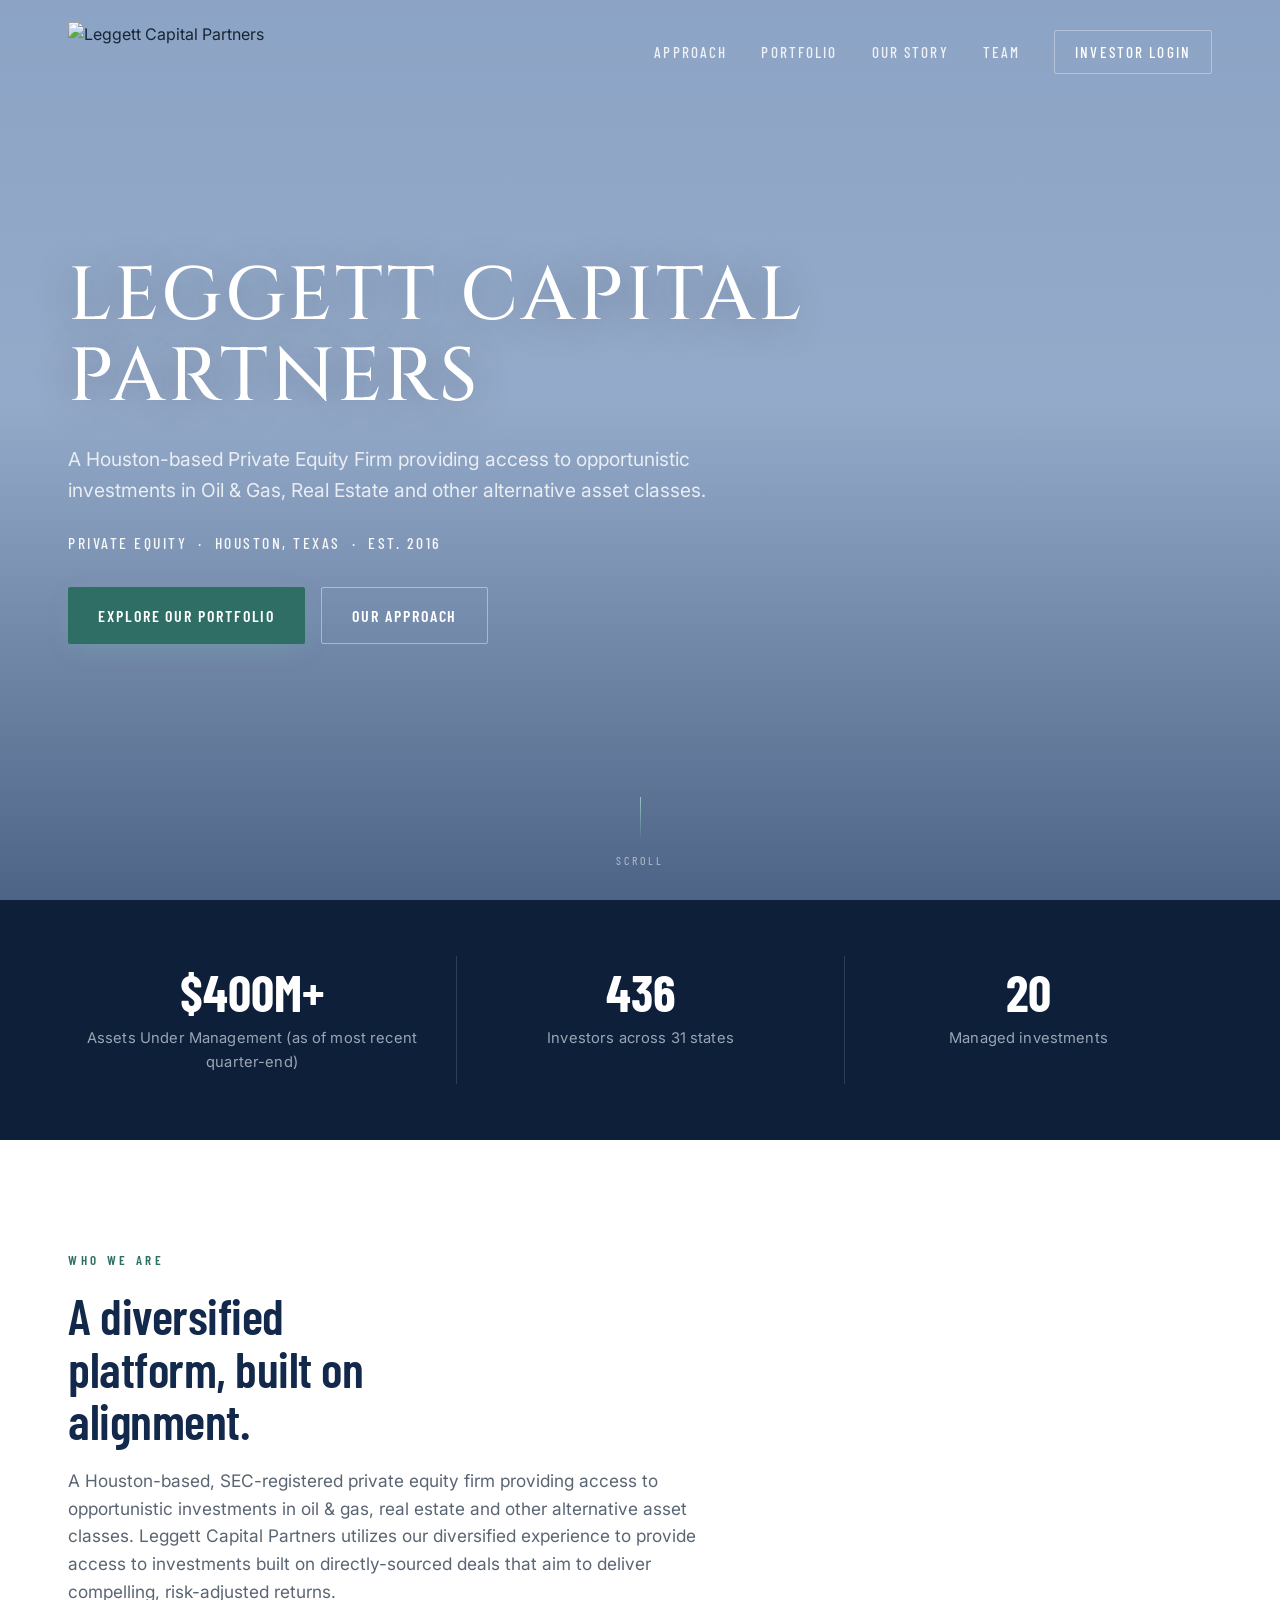
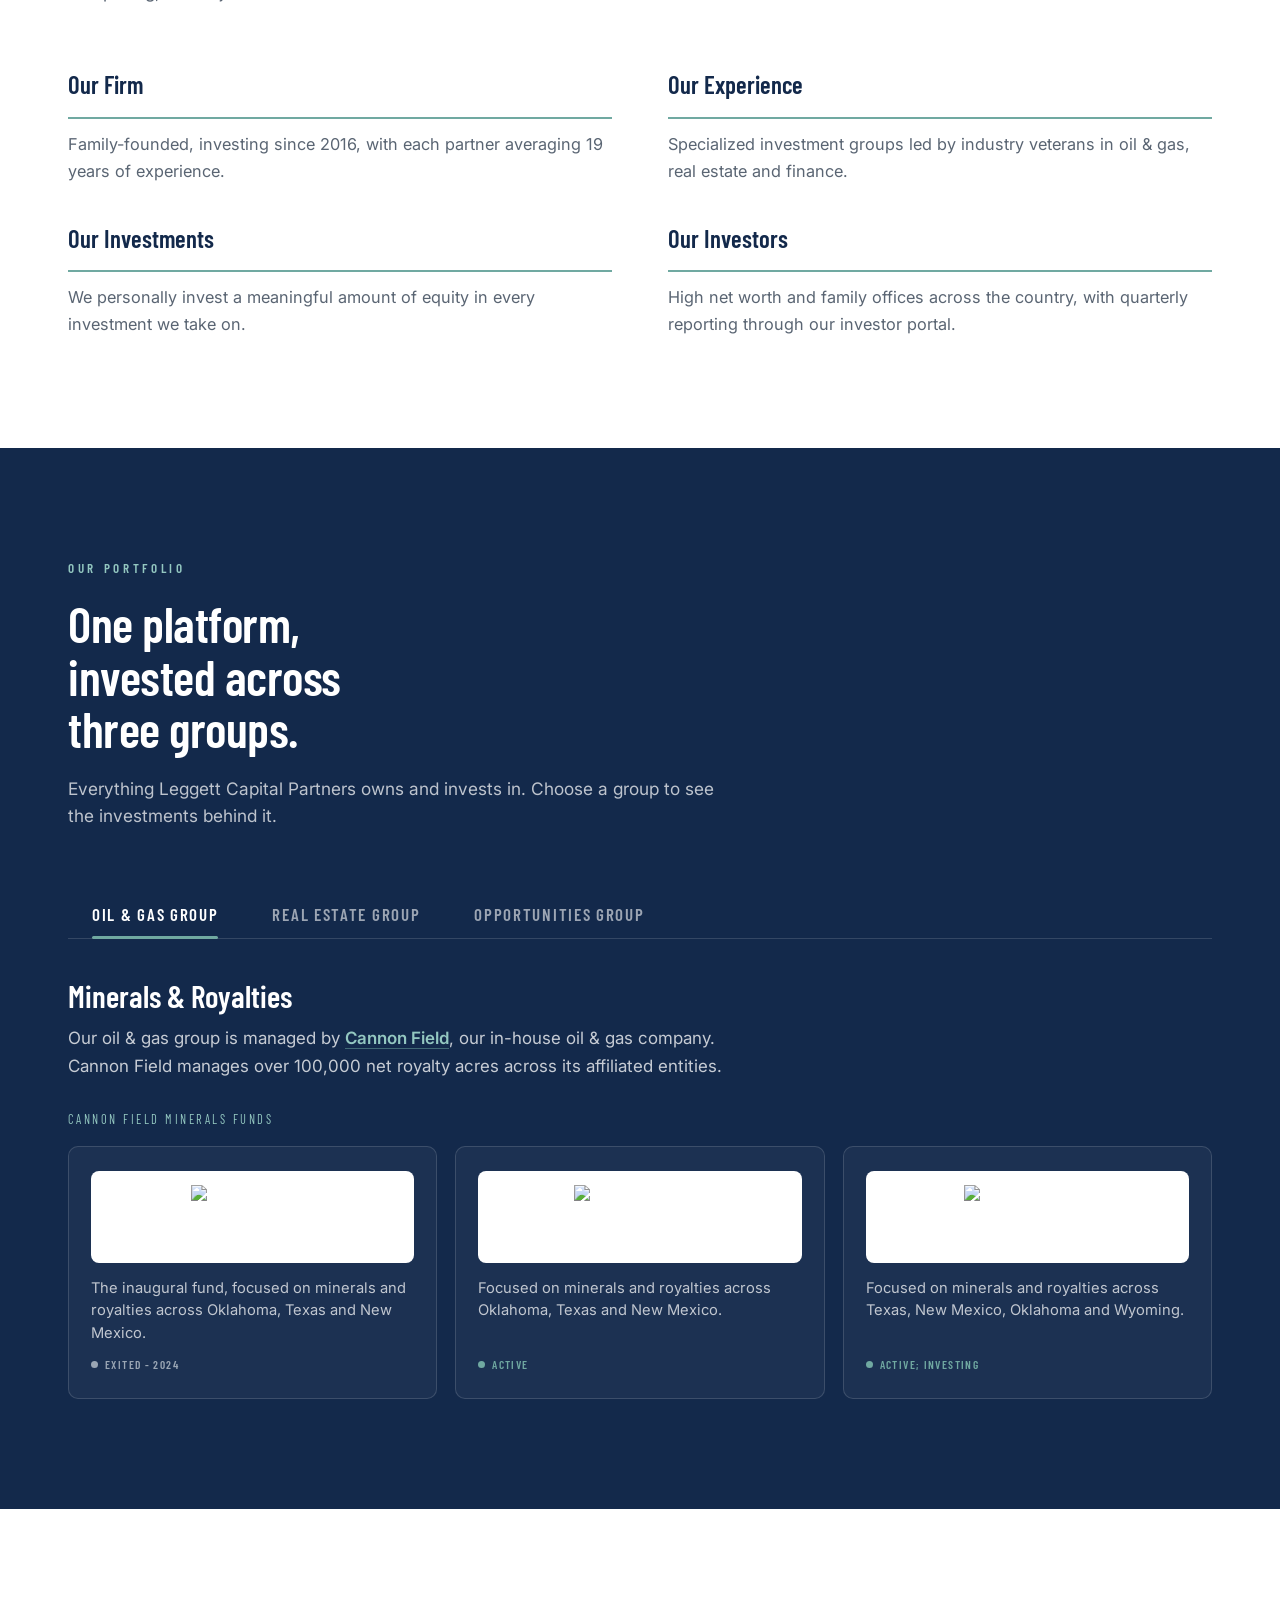
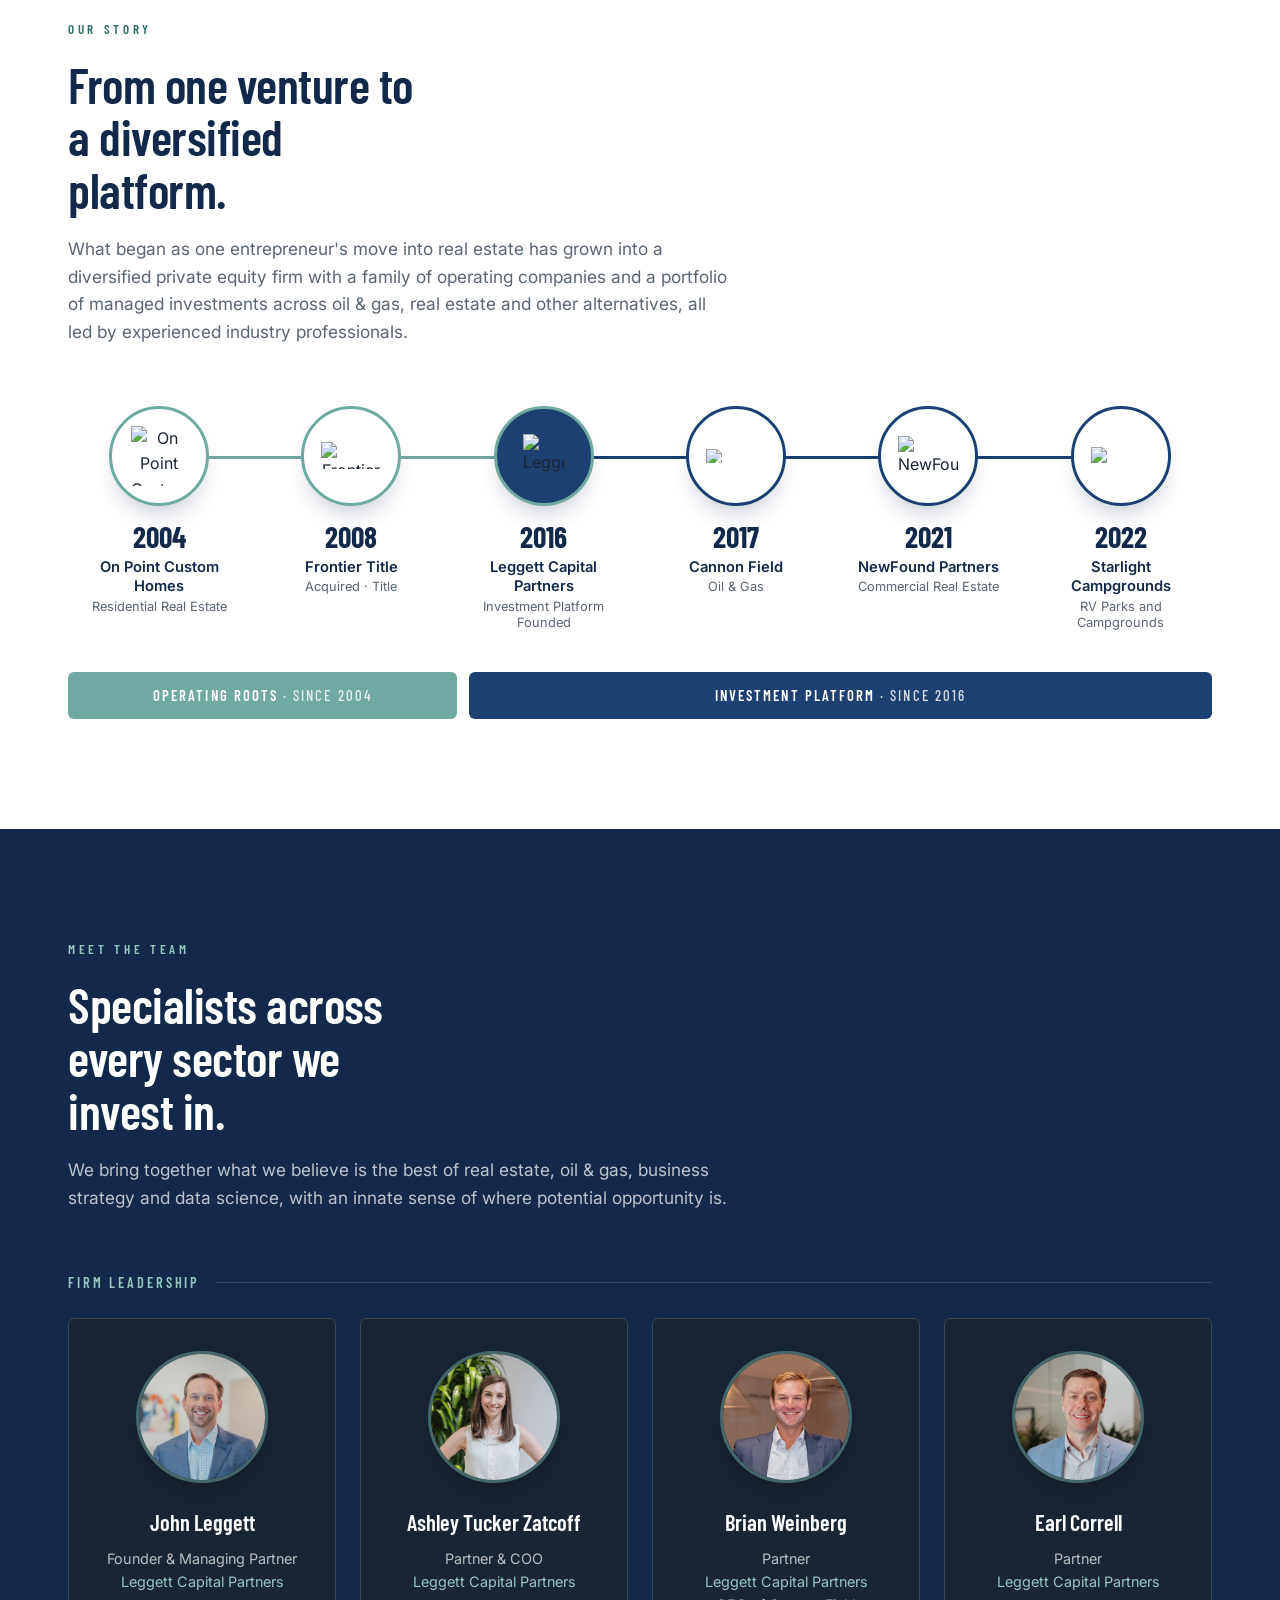
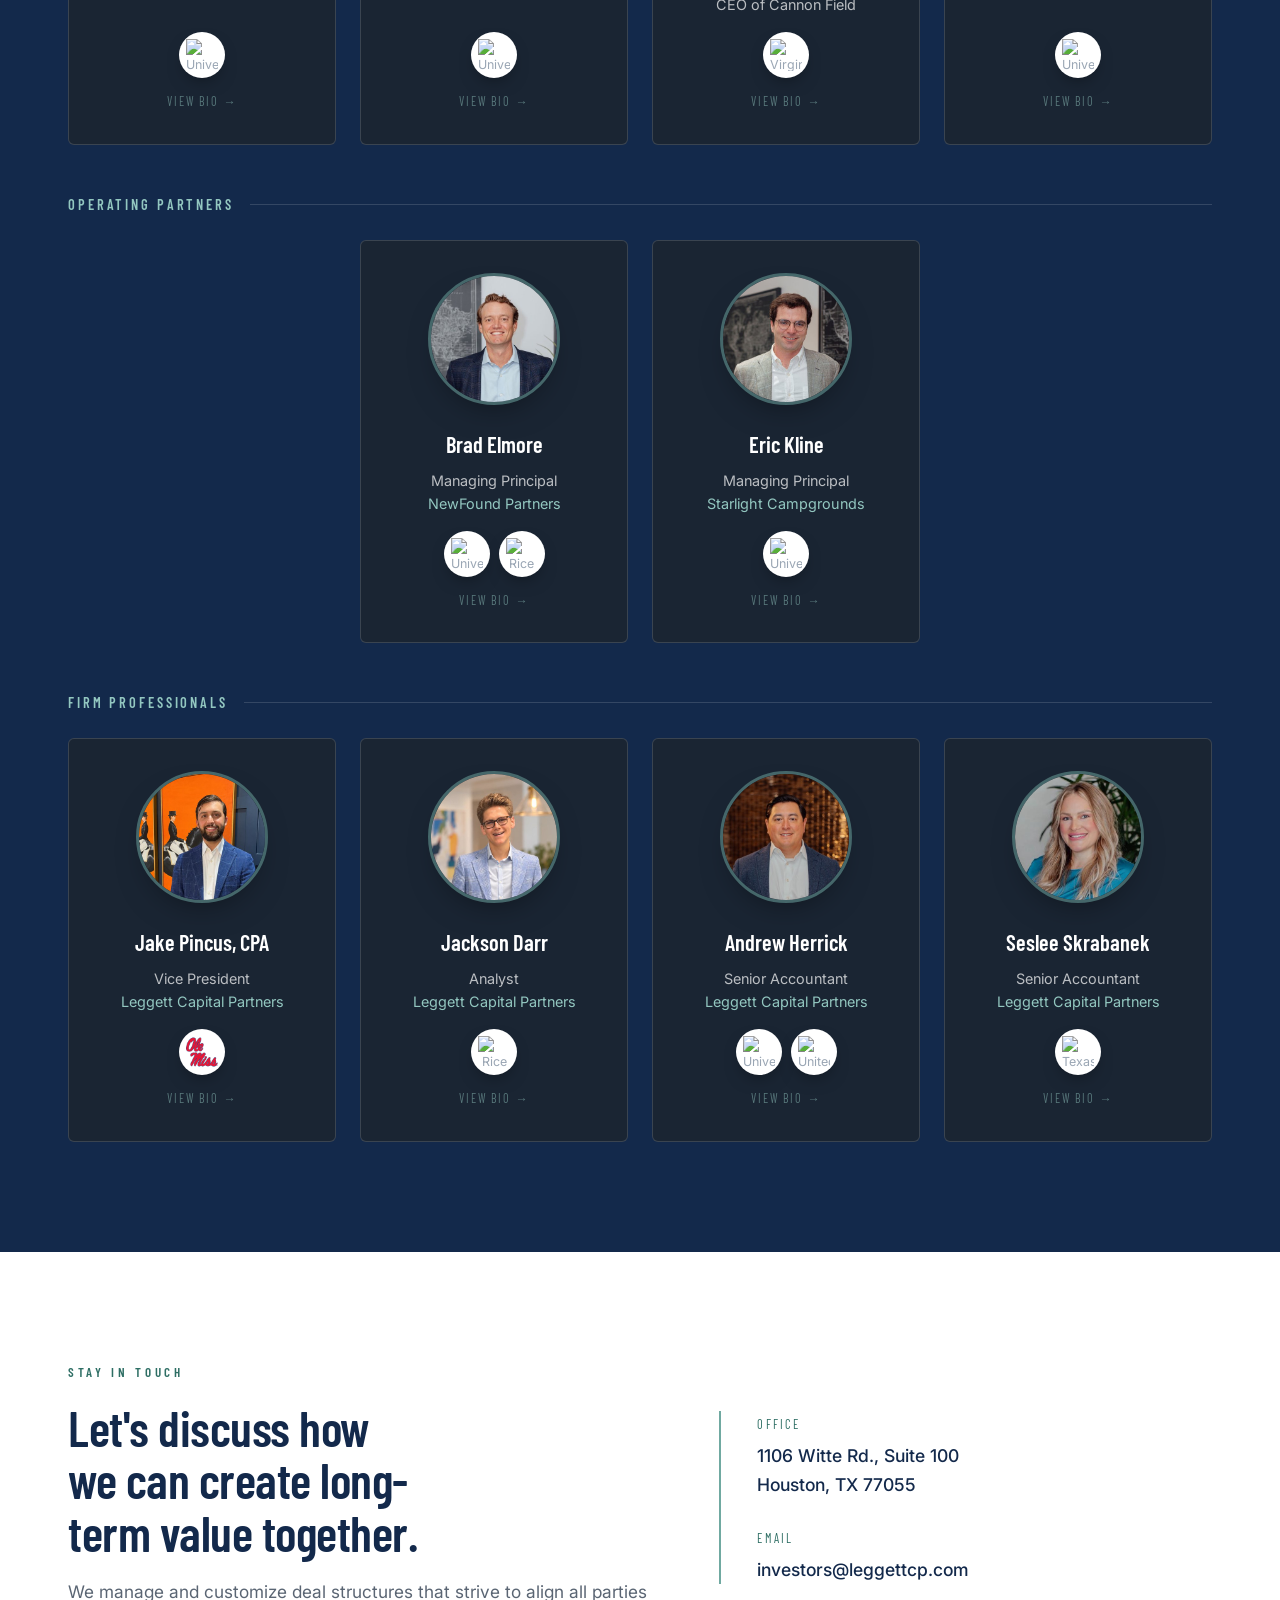
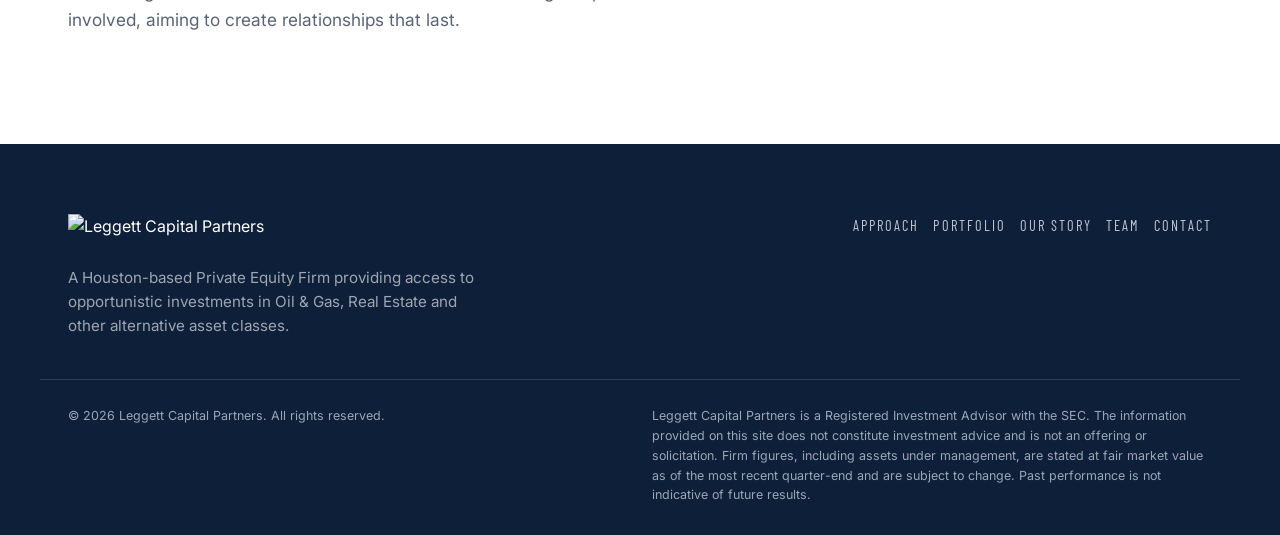
==== index.html @ cbc6df57 "Match deck wording: oil heading, Ashley title, contact line - Oil & Gas panel heading -> "Minerals &" ====
<!DOCTYPE html>
<html lang="en">
<head>
<meta charset="utf-8" />
<meta name="viewport" content="width=device-width, initial-scale=1" />
<title>Leggett Capital Partners, Houston Private Equity Platform</title>
<meta name="description" content="Leggett Capital Partners is a Houston-based private equity platform investing alongside its partners in directly sourced opportunities across oil & gas, real estate and other alternatives." />

<!-- favicon -->
<link rel="icon" type="image/png" href="assets/favicon.png" />
<link rel="apple-touch-icon" href="assets/apple-touch-icon.png" />
<meta name="theme-color" content="#13294B" />

<!-- social share (Open Graph + Twitter) -->
<meta property="og:type" content="website" />
<meta property="og:site_name" content="Leggett Capital Partners" />
<meta property="og:title" content="Leggett Capital Partners, Houston Private Equity Platform" />
<meta property="og:description" content="A Houston-based private equity firm providing access to opportunistic investments in oil & gas, real estate and other alternative asset classes." />
<meta property="og:url" content="https://leggettcapitalpartners.com/" />
<meta property="og:image" content="https://leggettcapitalpartners.com/assets/og-image.jpg" />
<meta property="og:image:width" content="1200" />
<meta property="og:image:height" content="630" />
<meta name="twitter:card" content="summary_large_image" />
<meta name="twitter:title" content="Leggett Capital Partners, Houston Private Equity Platform" />
<meta name="twitter:description" content="A Houston-based private equity firm providing access to opportunistic investments in oil & gas, real estate and other alternative asset classes." />
<meta name="twitter:image" content="https://leggettcapitalpartners.com/assets/og-image.jpg" />

<!-- structured data -->
<script type="application/ld+json">
{
  "@context": "https://schema.org",
  "@type": "Organization",
  "name": "Leggett Capital Partners",
  "url": "https://leggettcapitalpartners.com/",
  "logo": "https://leggettcapitalpartners.com/assets/logo-color.svg",
  "description": "A Houston-based Private Equity Firm providing access to opportunistic investments in Oil & Gas, Real Estate and other alternative asset classes.",
  "address": {
    "@type": "PostalAddress",
    "streetAddress": "1106 Witte Rd., Suite 100",
    "addressLocality": "Houston",
    "addressRegion": "TX",
    "postalCode": "77055",
    "addressCountry": "US"
  },
  "email": "investors@leggettcp.com",
  "foundingDate": "2016"
}
</script>

<link rel="preconnect" href="https://fonts.googleapis.com" />
<link rel="preconnect" href="https://fonts.gstatic.com" crossorigin />
<link href="https://fonts.googleapis.com/css2?family=Barlow+Condensed:wght@500;600;700&family=Cinzel:wght@500&family=Inter:wght@400;500;600&display=swap" rel="stylesheet" />
<link rel="stylesheet" href="styles.css?v=20261029c" />
<link rel="preload" as="image" href="assets/hero-skyline.jpg" fetchpriority="high" />
</head>
<body>
<a class="skip-link" href="#main">Skip to content</a>

<!-- ============================ HEADER ============================ -->
<header class="nav" id="nav">
  <div class="nav__inner">
    <a href="#top" class="nav__brand" aria-label="Leggett Capital Partners home">
      <img src="assets/logo-white.svg" alt="Leggett Capital Partners" class="nav__logo" />
    </a>
    <nav class="nav__links" id="navLinks">
      <a href="#approach">Approach</a>
      <a href="#portfolio">Portfolio</a>
      <a href="#story">Our Story</a>
      <a href="#team">Team</a>
      <a href="https://app.junipersquare.com/i/leggettcapitalpartners" target="_blank" rel="noopener" class="nav__cta">Investor Login</a>
    </nav>
    <button class="nav__toggle" id="navToggle" aria-label="Menu" aria-expanded="false">
      <span></span><span></span><span></span>
    </button>
  </div>
</header>

<main id="main">
<!-- ============================ HERO ============================ -->
<section class="hero" id="top">
  <div class="hero__bg"></div>
  <div class="hero__overlay"></div>
  <div class="hero__content">
    <h1 class="hero__title">Leggett Capital Partners</h1>
    <p class="hero__sub">A Houston-based Private Equity Firm providing access to opportunistic investments in Oil &amp; Gas, Real Estate and other alternative asset classes.</p>
    <p class="hero__tag">Private Equity &nbsp;&middot;&nbsp; Houston, Texas &nbsp;&middot;&nbsp; Est. 2016</p>
    <div class="hero__actions">
      <a href="#portfolio" class="btn btn--gold">Explore our Portfolio</a>
      <a href="#approach" class="btn btn--ghost">Our approach</a>
    </div>
  </div>
  <div class="hero__scroll" aria-hidden="true"><span></span>Scroll</div>
</section>

<!-- ============================ STATS ============================ -->
<section class="stats" aria-label="Firm at a glance">
  <div class="stats__inner">
    <div class="stat reveal">
      <div class="stat__num" data-count="400" data-prefix="$" data-suffix="M+">$400M+</div>
      <div class="stat__label">Assets Under Management (as of most recent quarter-end)</div>
    </div>
    <div class="stat reveal">
      <div class="stat__num" data-count="436">436</div>
      <div class="stat__label">Investors across 31 states</div>
    </div>
    <div class="stat reveal">
      <div class="stat__num" data-count="20">20</div>
      <div class="stat__label">Managed investments</div>
    </div>
  </div>
</section>

<!-- ============================ APPROACH ============================ -->
<section class="section" id="approach">
  <div class="wrap">
    <div class="section__head">
      <p class="eyebrow">Who we are</p>
      <h2 class="section__title">A diversified platform, built on alignment.</h2>
      <p class="section__lead">A Houston-based, SEC-registered private equity firm providing access to opportunistic investments in oil&nbsp;&amp; gas, real estate and other alternative asset classes. Leggett Capital Partners utilizes our diversified experience to provide access to investments built on directly-sourced deals that aim to deliver compelling, risk-adjusted returns.</p>
    </div>
        <div class="who-grid">
      <article class="who-item reveal"><h3>Our Firm</h3><p>Family-founded, investing since 2016, with each partner averaging 19 years of experience.</p></article>
      <article class="who-item reveal"><h3>Our Experience</h3><p>Specialized investment groups led by industry veterans in oil&nbsp;&amp; gas, real estate and finance.</p></article>
      <article class="who-item reveal"><h3>Our Investments</h3><p>We personally invest a meaningful amount of equity in every investment we take on.</p></article>
      <article class="who-item reveal"><h3>Our Investors</h3><p>High net worth and family offices across the country, with quarterly reporting through our investor portal.</p></article>
    </div>
  </div>
</section>

<!-- ============================ PORTFOLIO ============================ -->
<section class="section section--dark" id="portfolio">
  <div class="wrap">
    <div class="section__head">
      <p class="eyebrow eyebrow--light">Our portfolio</p>
      <h2 class="section__title section__title--light">One platform, invested across three groups.</h2>
      <p class="section__lead section__lead--light">Everything Leggett Capital Partners owns and invests in. Choose a group to see the investments behind it.</p>
    </div>

    <div class="pf">
      <div class="pf__tabs" role="tablist" aria-label="Portfolio sectors">
        <button class="pf__tab is-active" data-tab="oil" role="tab" aria-selected="true">Oil &amp; Gas Group</button>
        <button class="pf__tab" data-tab="re" role="tab" aria-selected="false">Real Estate Group</button>
        <button class="pf__tab" data-tab="strat" role="tab" aria-selected="false">Opportunities Group</button>
      </div>

      <!-- OIL & GAS -->
      <div class="pf__panel is-active" data-panel="oil" role="tabpanel">
        <div class="pf__intro">
          <h3>Minerals &amp; Royalties</h3>
          <p>Our oil &amp; gas group is managed by <a class="pf__lead" href="https://cannonfield.com" target="_blank" rel="noopener">Cannon Field</a>, our in-house oil &amp; gas company. Cannon Field manages over 100,000 net royalty acres across its affiliated entities.</p>
        </div>
        <div class="pf__holdings">
          <span class="pf__holdings-label">Cannon Field minerals funds</span>
          <div class="pf__funds">
            <article class="pf__fund">
              <span class="pf__fund-logo"><img src="assets/logos/cf-fund1.png" width="266" height="137" alt="Cannon Field Minerals Fund I, Cannon Field Minerals Fund I LP" loading="lazy" /></span>
              <p>The inaugural fund, focused on minerals and royalties across Oklahoma, Texas and New Mexico.</p>
              <span class="pf__fund-status pf__fund-status--exit">Exited - 2024</span>
            </article>
            <article class="pf__fund">
              <span class="pf__fund-logo"><img src="assets/logos/cf-fund2.png" width="279" height="135" alt="Cannon Field Minerals Fund II, Hillman Royalties LP" loading="lazy" /></span>
              <p>Focused on minerals and royalties across Oklahoma, Texas and New Mexico.</p>
              <span class="pf__fund-status">Active</span>
            </article>
            <article class="pf__fund">
              <span class="pf__fund-logo"><img src="assets/logos/cf-fund3.png" width="279" height="140" alt="Cannon Field Minerals Fund III, Rosemary Royalties LLC" loading="lazy" /></span>
              <p>Focused on minerals and royalties across Texas, New Mexico, Oklahoma and Wyoming.</p>
              <span class="pf__fund-status">Active; Investing</span>
            </article>
          </div>
        </div>
      </div>

      <!-- REAL ESTATE -->
      <div class="pf__panel" data-panel="re" role="tabpanel" hidden>
        <div class="pf__intro">
          <h3>Vertically integrated, across the value chain</h3>
          <p>Our Real Estate Group includes assets across the US operated by our two in-house portfolio companies, NewFound Partners and Starlight Campgrounds.</p>
        </div>
        <div class="pf__holdings">
          <span class="pf__holdings-label">Our investment portfolio companies</span>
          <div class="pf__logos">
            <a class="pf__logo" href="https://newfoundpartners.com" target="_blank" rel="noopener"><span class="pf__logo-chip"><img src="assets/logos/newfound.png" width="400" height="258" alt="NewFound Partners" loading="lazy" /></span><small>Commercial Real Estate</small></a>
            <a class="pf__logo" href="https://starlightcampgrounds.com" target="_blank" rel="noopener"><span class="pf__logo-chip"><img src="assets/logos/starlight.png" width="400" height="116" alt="Starlight Campgrounds" loading="lazy" /></span><small>RV Parks and Campgrounds</small></a>
          </div>
        </div>
      </div>

      <!-- STRATEGIC -->
      <div class="pf__panel" data-panel="strat" role="tabpanel" hidden>
        <div class="pf__intro">
          <h3>Opportunities Group</h3>
          <p>Led by Founder &amp; Managing Partner <a class="pf__lead" href="#team">John Leggett</a>, our Opportunities Group targets high-quality assets with strong fundamentals and growth potential.</p>
        </div>
        <div class="pf__holdings">
          <span class="pf__holdings-label">Select investments</span>
          <div class="pf__logos">
            <a class="pf__logo" href="https://drinkwaterloo.com" target="_blank" rel="noopener"><span class="pf__logo-chip"><img src="assets/logos/waterloo.png" width="400" height="236" alt="Waterloo Sparkling Water" loading="lazy" /></span><small>Sparkling Water</small></a>
            <a class="pf__logo" href="https://logos.energy" target="_blank" rel="noopener"><span class="pf__logo-chip"><img src="assets/logos/logos.png" width="400" height="227" alt="Logos Resources" loading="lazy" /></span><small>Upstream Oil &amp; Gas &middot; San Juan Basin (Exited - 2026)</small></a>
            <a class="pf__logo" href="https://auroracap.com" target="_blank" rel="noopener"><span class="pf__logo-chip"><img src="assets/logos/aurora.png" width="400" height="80" alt="Aurora Capital Partners" loading="lazy" /></span><small>Industrial Private Equity &middot; GP Stake</small></a>
            <a class="pf__logo" href="https://stonepeak.com" target="_blank" rel="noopener"><span class="pf__logo-chip"><img src="assets/logos/stonepeak.png" width="366" height="112" alt="Stonepeak" loading="lazy" /></span><small>Infrastructure Private Equity &middot; GP Stake</small></a>
            <a class="pf__logo" href="https://epslearning.com" target="_blank" rel="noopener"><span class="pf__logo-chip"><img src="assets/logos/eps.svg" alt="EPS Learning" loading="lazy" /></span><small>Education &middot; Literacy</small></a>
            <a class="pf__logo" href="https://www.salterra.com" target="_blank" rel="noopener"><span class="pf__logo-chip"><img src="assets/logos/salterra.png" width="400" height="131" alt="Salterra Resort &amp; Spa" loading="lazy" /></span><small>Luxury Resort &middot; South Caicos</small></a>
            <div class="pf__logo"><span class="pf__logo-chip"><img src="assets/logos/aviation.png" width="400" height="145" alt="Aviation Financing" loading="lazy" /></span><small>Short-Term Financing of Essential Aircraft Engine Parts</small></div>
            <div class="pf__logo"><span class="pf__logo-chip"><img src="assets/logos/delta-737.png" width="1000" height="302" alt="Delta Air Lines Boeing 737-800" loading="lazy" /></span><small>Acquisition of Pratt &amp; Whitney Engines</small></div>
            <a class="pf__logo" href="https://t.bank" target="_blank" rel="noopener"><span class="pf__logo-chip"><img src="assets/logos/tbank.png" width="1166" height="353" alt="Texas Community Bank" loading="lazy" /></span><small>Texas Community Bank</small></a>
          </div>
        </div>
      </div>
    </div>
  </div>
</section>

<!-- ============================ TIMELINE ============================ -->
<section class="section" id="story">
  <div class="wrap">
    <div class="section__head">
      <p class="eyebrow">Our story</p>
      <h2 class="section__title">From one venture to a diversified platform.</h2>
      <p class="section__lead">What began as one entrepreneur's move into real estate has grown into a diversified private equity firm with a family of operating companies and a portfolio of managed investments across oil &amp; gas, real estate and other alternatives, all led by experienced industry professionals.</p>
    </div>
    <div class="tl reveal">
      <ol class="tl__row">
        <li class="tl__node tl__node--roots">
          <a class="tl__link" href="https://onpointcustomhomes.com" target="_blank" rel="noopener">
            <span class="tl__badge"><img src="assets/logos/onpoint.png" width="368" height="389" alt="On Point Custom Homes" loading="lazy" /></span>
            <div class="tl__text"><span class="tl__year">2004</span>
              <p class="tl__event"><b>On Point Custom Homes</b><span>Residential Real Estate</span></p></div>
          </a>
        </li>
        <li class="tl__node tl__node--roots">
          <a class="tl__link" href="https://frontiertitletexas.com" target="_blank" rel="noopener">
            <span class="tl__badge"><img src="assets/logos/frontier.png" width="400" height="182" alt="Frontier Title" loading="lazy" /></span>
            <div class="tl__text"><span class="tl__year">2008</span>
              <p class="tl__event"><b>Frontier Title</b><span>Acquired &middot; Title</span></p></div>
          </a>
        </li>
        <li class="tl__node tl__node--platform">
          <a class="tl__link" href="https://leggettcapitalpartners.com" target="_blank" rel="noopener">
            <span class="tl__badge tl__badge--firm"><img src="assets/logos/lcp-icon-white.svg" alt="Leggett Capital Partners" loading="lazy" /></span>
            <div class="tl__text"><span class="tl__year">2016</span>
              <p class="tl__event"><b>Leggett Capital Partners</b><span>Investment Platform Founded</span></p></div>
          </a>
        </li>
        <li class="tl__node tl__node--platform">
          <a class="tl__link" href="https://cannonfield.com" target="_blank" rel="noopener">
            <span class="tl__badge"><img src="assets/logos/cannonfield-plain.png" width="322" height="75" alt="Cannon Field" loading="lazy" /></span>
            <div class="tl__text"><span class="tl__year">2017</span>
              <p class="tl__event"><b>Cannon Field</b><span>Oil &amp; Gas</span></p></div>
          </a>
        </li>
        <li class="tl__node tl__node--platform">
          <a class="tl__link" href="https://newfoundpartners.com" target="_blank" rel="noopener">
            <span class="tl__badge"><img src="assets/logos/newfound.png" width="400" height="258" alt="NewFound Partners" loading="lazy" /></span>
            <div class="tl__text"><span class="tl__year">2021</span>
              <p class="tl__event"><b>NewFound Partners</b><span>Commercial Real Estate</span></p></div>
          </a>
        </li>
        <li class="tl__node tl__node--platform">
          <a class="tl__link" href="https://starlightcampgrounds.com" target="_blank" rel="noopener">
            <span class="tl__badge"><img src="assets/logos/starlight.png" width="400" height="116" alt="Starlight Campgrounds" loading="lazy" /></span>
            <div class="tl__text"><span class="tl__year">2022</span>
              <p class="tl__event"><b>Starlight Campgrounds</b><span>RV Parks and Campgrounds</span></p></div>
          </a>
        </li>
      </ol>
      <div class="tl__eras">
        <div class="tl__era tl__era--roots">Operating Roots <em>&middot; Since 2004</em></div>
        <div class="tl__era tl__era--platform">Investment Platform <em>&middot; Since 2016</em></div>
      </div>
    </div>
  </div>
</section>

<!-- ============================ TEAM ============================ -->
<section class="section section--dark" id="team">
  <div class="wrap">
    <div class="section__head">
      <p class="eyebrow eyebrow--light">Meet the team</p>
      <h2 class="section__title section__title--light">Specialists across every sector we invest in.</h2>
      <p class="section__lead section__lead--light">We bring together what we believe is the best of real estate, oil &amp; gas, business strategy and data science, with an innate sense of where potential opportunity is.</p>
    </div>
    <div class="team-tiers">
      <div class="team-tier">
        <p class="team-tier__label">Firm Leadership</p>
        <div class="team-grid team-grid--lead">
          <article class="member reveal" data-member="john" role="button" tabindex="0" aria-haspopup="dialog" aria-label="John Leggett, view bio"><div class="member__photo"><img src="assets/team/john-thumb.jpg" width="400" height="400" alt="John Leggett" loading="lazy" /></div><h3>John Leggett</h3><p>Founder &amp; Managing Partner<br /><span>Leggett Capital Partners</span></p><div class="member__college" data-college></div><span class="member__more">View bio</span></article>
          <article class="member reveal" data-member="ashley" role="button" tabindex="0" aria-haspopup="dialog" aria-label="Ashley Tucker Zatcoff, view bio"><div class="member__photo"><img src="assets/team/ashley-thumb.jpg" width="400" height="400" alt="Ashley Tucker Zatcoff" loading="lazy" /></div><h3>Ashley Tucker Zatcoff</h3><p>Partner &amp; COO<br /><span>Leggett Capital Partners</span></p><div class="member__college" data-college></div><span class="member__more">View bio</span></article>
          <article class="member reveal" data-member="brian" role="button" tabindex="0" aria-haspopup="dialog" aria-label="Brian Weinberg, view bio"><div class="member__photo"><img src="assets/team/brian-thumb.jpg" width="400" height="400" alt="Brian Weinberg" loading="lazy" /></div><h3>Brian Weinberg</h3><p>Partner<br /><span>Leggett Capital Partners</span><br />CEO of Cannon Field</p><div class="member__college" data-college></div><span class="member__more">View bio</span></article>
          <article class="member reveal" data-member="earl" role="button" tabindex="0" aria-haspopup="dialog" aria-label="Earl Correll, view bio"><div class="member__photo"><img src="assets/team/earl-thumb.jpg" width="400" height="400" alt="Earl Correll" loading="lazy" /></div><h3>Earl Correll</h3><p>Partner<br /><span>Leggett Capital Partners</span></p><div class="member__college" data-college></div><span class="member__more">View bio</span></article>
        </div>
      </div>
      <div class="team-tier">
        <p class="team-tier__label">Operating Partners</p>
        <div class="team-grid team-grid--ops">
          <article class="member reveal" data-member="brad" role="button" tabindex="0" aria-haspopup="dialog" aria-label="Brad Elmore, view bio"><div class="member__photo"><img src="assets/team/brad-thumb.jpg" width="400" height="400" alt="Brad Elmore" loading="lazy" /></div><h3>Brad Elmore</h3><p>Managing Principal<br /><span>NewFound Partners</span></p><div class="member__college" data-college></div><span class="member__more">View bio</span></article>
          <article class="member reveal" data-member="eric" role="button" tabindex="0" aria-haspopup="dialog" aria-label="Eric Kline, view bio"><div class="member__photo"><img src="assets/team/eric-thumb.jpg" width="400" height="400" alt="Eric Kline" loading="lazy" /></div><h3>Eric Kline</h3><p>Managing Principal<br /><span>Starlight Campgrounds</span></p><div class="member__college" data-college></div><span class="member__more">View bio</span></article>
        </div>
      </div>
      <div class="team-tier">
        <p class="team-tier__label">Firm Professionals</p>
        <div class="team-grid team-grid--corp">
          <article class="member reveal" data-member="jake" role="button" tabindex="0" aria-haspopup="dialog" aria-label="Jake Pincus, view bio"><div class="member__photo"><img src="assets/team/jake-thumb.jpg" width="400" height="400" alt="Jake Pincus" loading="lazy" /></div><h3>Jake Pincus, CPA</h3><p>Vice President<br /><span>Leggett Capital Partners</span></p><div class="member__college" data-college></div><span class="member__more">View bio</span></article>
          <article class="member reveal" data-member="jackson" role="button" tabindex="0" aria-haspopup="dialog" aria-label="Jackson Darr, view bio"><div class="member__photo"><img src="assets/team/jackson-thumb.jpg" width="400" height="400" alt="Jackson Darr" loading="lazy" /></div><h3>Jackson Darr</h3><p>Analyst<br /><span>Leggett Capital Partners</span></p><div class="member__college" data-college></div><span class="member__more">View bio</span></article>
          <article class="member reveal" data-member="andrew" role="button" tabindex="0" aria-haspopup="dialog" aria-label="Andrew Herrick, view bio"><div class="member__photo"><img src="assets/team/andrew-thumb.jpg" width="400" height="400" alt="Andrew Herrick" loading="lazy" /></div><h3>Andrew Herrick</h3><p>Senior Accountant<br /><span>Leggett Capital Partners</span></p><div class="member__college" data-college></div><span class="member__more">View bio</span></article>
          <article class="member reveal" data-member="seslee" role="button" tabindex="0" aria-haspopup="dialog" aria-label="Seslee Skrabanek, view bio"><div class="member__photo"><img src="assets/team/seslee-thumb.jpg" width="400" height="400" alt="Seslee Skrabanek" loading="lazy" /></div><h3>Seslee Skrabanek</h3><p>Senior Accountant<br /><span>Leggett Capital Partners</span></p><div class="member__college" data-college></div><span class="member__more">View bio</span></article>
        </div>
      </div>
    </div>
  </div>
</section>

<!-- ============================ CONTACT ============================ -->
<section class="section" id="contact">
  <div class="wrap contact">
    <div class="contact__left">
      <p class="eyebrow">Stay in touch</p>
      <h2 class="section__title">Let's discuss how we can create long-term value together.</h2>
      <p class="section__lead">We manage and customize deal structures that strive to align all parties involved, aiming to create relationships that last.</p>
    </div>
    <div class="contact__right">
      <div class="contact__block">
        <span>Office</span>
        <p>1106 Witte Rd., Suite 100<br />Houston, TX 77055</p>
      </div>
      <div class="contact__block">
        <span>Email</span>
        <p><a href="mailto:investors@leggettcp.com">investors@leggettcp.com</a></p>
      </div>
    </div>
  </div>
</section>
</main>

<!-- ============================ FOOTER ============================ -->
<footer class="footer">
  <div class="wrap footer__inner">
    <div class="footer__brand">
      <img src="assets/logo-white.svg" alt="Leggett Capital Partners" />
      <p>A Houston-based Private Equity Firm providing access to opportunistic investments in Oil &amp; Gas, Real Estate and other alternative asset classes.</p>
    </div>
    <nav class="footer__nav">
      <a href="#approach">Approach</a>
      <a href="#portfolio">Portfolio</a>
      <a href="#story">Our Story</a>
      <a href="#team">Team</a>
      <a href="#contact">Contact</a>
    </nav>
  </div>
  <div class="footer__legal wrap">
    <p>&copy; 2026 Leggett Capital Partners. All rights reserved.</p>
    <p class="footer__disclaimer">Leggett Capital Partners is a Registered Investment Advisor with the SEC. The information provided on this site does not constitute investment advice and is not an offering or solicitation. Firm figures, including assets under management, are stated at fair market value as of the most recent quarter-end and are subject to change. Past performance is not indicative of future results.</p>
  </div>
</footer>

<button class="to-top" id="toTop" aria-label="Back to top" title="Back to top">
  <svg viewBox="0 0 24 24" fill="none" stroke="currentColor" stroke-width="2" stroke-linecap="round" stroke-linejoin="round"><path d="M12 19V5M5 12l7-7 7 7"/></svg>
</button>

<!-- ============================ TEAM MEMBER MODAL ============================ -->
<div class="mm" id="memberModal" aria-hidden="true">
  <div class="mm__backdrop" data-close></div>
  <div class="mm__dialog" role="dialog" aria-modal="true" aria-labelledby="mmName">
    <button class="mm__close" data-close aria-label="Close">&times;</button>
    <div class="mm__photo"><img id="mmPhoto" src="" alt="" /></div>
    <div class="mm__body">
      <span class="mm__eyebrow" id="mmCompany"></span>
      <h3 class="mm__name" id="mmName"></h3>
      <p class="mm__title" id="mmTitle"></p>
      <div class="mm__edu" id="mmEdu">
        <span class="mm__edu-label">Education</span>
        <div class="mm__college" id="mmCollege"></div>
      </div>
      <div class="mm__bio" id="mmBio"></div>
    </div>
  </div>
</div>

<script src="cms-render.js?v=20261027a"></script>
<script src="script.js?v=20261029a"></script>
</body>
</html>
---- styles.css ----
/* ==========================================================================
   Leggett Ventures — brand system
   Navy #13294B · Accent teal #70A9A1 · Paper #F6F8FA
   Display: Barlow Condensed · Body: Inter
   Accent variables named --copper* for legacy reasons; all now brand teal.
   ========================================================================== */
:root{
  --navy:#13294B;
  --navy-900:#0E1F3A;
  --navy-800:#1A2533;
  --navy-700:#243450;
  --copper:#70A9A1;        /* brand accent teal */
  --copper-light:#93C7C0;  /* lighter teal tint for gradients/decoration */
  --copper-text:#2E6E64;   /* darker teal for text + CTA fills — white text stays AA (>=4.5:1) */
  --teal:#70A9A1;
  --tlblue:#1C4070;
  --paper:#F6F8FA;
  --paper-2:#EEF1F5;
  --ink:#1A2533;
  --muted:#5A6573;
  --muted-light:#9AA6B4;
  --line:#E2E6EC;
  --line-dark:rgba(255,255,255,.14);
  --white:#ffffff;
  --maxw:1200px;
  --ease:cubic-bezier(.22,.61,.36,1);
}
*{box-sizing:border-box;margin:0;padding:0}
html{scroll-behavior:smooth}
body{
  font-family:'Inter',system-ui,-apple-system,sans-serif;
  color:var(--ink);
  background:var(--white);
  line-height:1.6;
  -webkit-font-smoothing:antialiased;
  overflow-x:hidden;
}
img{max-width:100%;display:block}
a{color:inherit;text-decoration:none}

.wrap{max-width:var(--maxw);margin:0 auto;padding:0 28px}

/* ---- shared type ---- */
.eyebrow{
  font-family:'Barlow Condensed',sans-serif;
  text-transform:uppercase;
  letter-spacing:.28em;
  font-size:.82rem;
  font-weight:600;
  color:var(--copper-text);
  margin-bottom:18px;
}
.eyebrow--light{color:var(--copper-light)}
.section__title{
  font-family:'Barlow Condensed',sans-serif;
  font-weight:600;
  font-size:clamp(2rem,4vw,3.1rem);
  line-height:1.06;
  letter-spacing:-.01em;
  color:var(--navy);
  max-width:16ch;
}
.section__title--light{color:#fff}
.section__lead{
  margin-top:20px;
  font-size:1.08rem;
  color:var(--muted);
  max-width:60ch;
}
.section__lead--light{color:rgba(255,255,255,.72)}

/* ---- buttons ---- */
.btn{
  display:inline-flex;align-items:center;gap:.5em;
  font-family:'Barlow Condensed',sans-serif;
  text-transform:uppercase;letter-spacing:.12em;font-weight:600;font-size:1rem;
  padding:15px 30px;border-radius:2px;
  transition:transform .3s var(--ease),background .3s var(--ease),color .3s var(--ease),box-shadow .3s var(--ease);
}
.btn--gold{background:var(--copper-text);color:#fff;box-shadow:0 8px 26px -10px rgba(112,169,161,.7)}
.btn--gold:hover{background:#24564E;transform:translateY(-2px)}
.btn--ghost{border:1px solid rgba(255,255,255,.4);color:#fff}
.btn--ghost:hover{background:rgba(255,255,255,.08);border-color:#fff;transform:translateY(-2px)}

/* ============================ NAV ============================ */
.nav{
  position:fixed;top:0;left:0;right:0;z-index:100;
  transition:background .4s var(--ease),box-shadow .4s var(--ease),padding .4s var(--ease);
  padding:22px 0;
}
.nav__inner{
  max-width:var(--maxw);margin:0 auto;padding:0 28px;
  display:flex;align-items:center;justify-content:space-between;
}
.nav__logo{height:60px;width:auto;transition:height .4s var(--ease)}
.nav__links{display:flex;align-items:center;gap:34px}
.nav__links a{
  position:relative;
  font-family:'Barlow Condensed',sans-serif;text-transform:uppercase;
  letter-spacing:.14em;font-size:.95rem;font-weight:500;color:rgba(255,255,255,.85);
  transition:color .25s;
}
.nav__links a:hover{color:#fff}
.nav__links a.is-current{color:#fff}
.nav__links a.is-current::after{
  content:"";position:absolute;left:0;right:0;bottom:-7px;height:2px;
  background:var(--copper);border-radius:2px;
}
.nav__cta{
  border:1px solid rgba(255,255,255,.35);padding:9px 20px;border-radius:2px;
  color:#fff !important;
}
.nav__cta:hover{background:var(--copper);border-color:var(--copper)}
.nav.scrolled{background:var(--navy);padding:14px 0;box-shadow:0 10px 40px -20px rgba(0,0,0,.6)}
.nav.scrolled .nav__logo{height:50px}

.nav__toggle{display:none;flex-direction:column;justify-content:center;align-items:center;gap:5px;background:none;border:0;cursor:pointer;padding:14px;min-width:44px;min-height:44px}
.nav__toggle span{width:26px;height:2px;background:#fff;transition:.3s var(--ease)}

/* ---- accessibility: skip link ---- */
.skip-link{
  position:absolute;top:-100px;left:16px;z-index:300;
  background:var(--navy);color:#fff;padding:12px 20px;border-radius:6px;
  font-family:'Barlow Condensed',sans-serif;text-transform:uppercase;letter-spacing:.1em;font-size:.9rem;
  transition:top .2s var(--ease);
}
.skip-link:focus{top:16px}

/* ============================ HERO ============================ */
.hero{position:relative;min-height:100vh;display:flex;align-items:center;overflow:hidden}
.hero__bg{
  position:absolute;inset:0;
  background:url('assets/hero-skyline.jpg') center/cover no-repeat;
  transform:scale(1.05);
}
.hero__overlay{
  position:absolute;inset:0;
  /* Vivid blue tint over the Houston skyline (brighter/more blue than the deck's
     #3F6291, not darkened toward navy). Slight bottom darkening for text legibility. */
  background:
    linear-gradient(180deg,rgba(50,92,152,.56) 0%,rgba(50,92,152,.52) 45%,rgba(33,61,104,.80) 100%);
}
.hero__content{position:relative;z-index:2;max-width:var(--maxw);margin:0 auto;padding:0 28px;width:100%}
.hero__title{
  font-family:'Cinzel',serif;font-weight:500;color:#fff;text-transform:uppercase;
  font-size:clamp(2.4rem,6vw,4.7rem);line-height:1.08;letter-spacing:.04em;
  text-shadow:0 4px 40px rgba(0,0,0,.3);
}
.hero__sub{color:rgba(255,255,255,.82);font-size:1.2rem;max-width:56ch;margin-top:26px}
.hero__tag{
  margin-top:24px;color:rgba(255,255,255,.92);
  font-family:'Barlow Condensed',sans-serif;text-transform:uppercase;
  letter-spacing:.16em;font-size:.98rem;font-weight:500;
}
.hero__actions{display:flex;gap:16px;margin-top:32px;flex-wrap:wrap}
.hero__scroll{
  position:absolute;bottom:30px;left:50%;transform:translateX(-50%);z-index:2;
  color:rgba(255,255,255,.6);font-family:'Barlow Condensed',sans-serif;
  text-transform:uppercase;letter-spacing:.25em;font-size:.75rem;
  display:flex;flex-direction:column;align-items:center;gap:10px;
}
.hero__scroll span{width:1px;height:44px;background:linear-gradient(var(--copper-light),transparent);animation:scrollpulse 2s var(--ease) infinite}
@keyframes scrollpulse{0%{opacity:.2;transform:scaleY(.4)}50%{opacity:1;transform:scaleY(1)}100%{opacity:.2;transform:scaleY(.4)}}

/* ============================ STATS ============================ */
.stats{background:var(--navy-900);position:relative;z-index:3}
.stats__inner{
  max-width:var(--maxw);margin:0 auto;padding:56px 28px;
  display:grid;grid-template-columns:repeat(3,1fr);gap:20px;
}
.stat{text-align:center;padding:10px;border-left:1px solid var(--line-dark)}
.stat:first-child{border-left:0}
.stat__num{
  font-family:'Barlow Condensed',sans-serif;font-weight:700;
  font-size:clamp(2.2rem,4vw,3.2rem);color:#fff;line-height:1;
}
.stat__label{color:var(--muted-light);font-size:.92rem;margin-top:10px;letter-spacing:.01em}

/* ============================ SECTIONS ============================ */
.section{padding:110px 0}
.section--paper{background:var(--paper)}
.section--dark{background:var(--navy);color:#fff}
.section__head{margin-bottom:60px}
.section__head .section__lead{margin-left:0}
.section__head--center{text-align:center;margin-bottom:52px}
.section__head--center .section__title,
.section__head--center .section__lead{margin-inline:auto}
.section__head--center .eyebrow{color:var(--copper-text)}

/* pillars */
.pillars{display:grid;grid-template-columns:repeat(3,1fr);gap:30px}
.pillar{padding:38px 32px;border:1px solid var(--line);border-radius:4px;background:#fff;transition:transform .4s var(--ease),box-shadow .4s var(--ease),border-color .4s}
.pillar:hover{transform:translateY(-6px);box-shadow:0 30px 60px -30px rgba(19,41,75,.28);border-color:transparent}
.pillar__icon{width:52px;height:52px;color:var(--copper);margin-bottom:22px}
.pillar__icon svg{width:100%;height:100%}
.pillar h3{font-family:'Barlow Condensed',sans-serif;font-size:1.6rem;font-weight:600;color:var(--navy);margin-bottom:10px}
.pillar p{color:var(--muted)}

/* why */
.why{display:grid;grid-template-columns:repeat(3,1fr);gap:40px}
.why__item{display:flex;gap:20px;align-items:flex-start}
.why__num{
  font-family:'Barlow Condensed',sans-serif;font-weight:700;font-size:2.4rem;
  color:var(--copper);line-height:1;opacity:.9;flex:none;
}
.why__item h3{font-family:'Barlow Condensed',sans-serif;font-size:1.5rem;font-weight:600;color:var(--navy);margin-bottom:8px}
.why__item p{color:var(--muted);font-size:.98rem}
/* Who We Are: combined approach + why, 2x2 labeled grid (mirrors deck slide 2) */
.who-grid{display:grid;grid-template-columns:repeat(2,1fr);gap:34px 56px;margin-top:50px}
.who-item h3{font-family:'Barlow Condensed',sans-serif;font-size:1.55rem;font-weight:600;color:var(--navy);margin-bottom:12px;padding-bottom:12px;border-bottom:2px solid var(--copper)}
.who-item p{color:var(--muted);font-size:1.02rem;line-height:1.65}
@media(max-width:640px){.who-grid{grid-template-columns:1fr;gap:26px;margin-top:38px}}

/* verticals */
.verticals{display:grid;grid-template-columns:repeat(3,1fr);gap:26px}
.vcard{
  background:linear-gradient(180deg,var(--navy-700),var(--navy-800));
  border:1px solid var(--line-dark);border-radius:6px;padding:36px 30px;
  display:flex;flex-direction:column;gap:26px;
  transition:transform .4s var(--ease),border-color .4s;
  position:relative;overflow:hidden;
}
.vcard::before{content:"";position:absolute;top:0;left:0;right:0;height:3px;background:linear-gradient(90deg,var(--copper),transparent)}
.vcard:hover{transform:translateY(-6px);border-color:rgba(112,169,161,.45)}
.vcard__kicker{font-family:'Barlow Condensed',sans-serif;text-transform:uppercase;letter-spacing:.18em;font-size:.8rem;color:var(--copper-light);display:block;margin-bottom:14px}
.vcard__top h3{font-family:'Barlow Condensed',sans-serif;font-size:1.7rem;font-weight:600;color:#fff;line-height:1.1;margin-bottom:14px}
.vcard__top p{color:rgba(255,255,255,.72);font-size:.96rem}
.vcard__top strong{color:#fff;font-weight:600}
.vcard__stats{display:grid;grid-template-columns:1fr 1fr;gap:18px 14px;margin-top:auto;padding-top:22px;border-top:1px solid var(--line-dark)}
.vcard__stats b{font-family:'Barlow Condensed',sans-serif;font-size:1.5rem;color:var(--copper-light);display:block;line-height:1}
.vcard__stats span{font-size:.78rem;color:var(--muted-light);display:block;margin-top:4px}
.vcard__list{list-style:none;margin-top:auto;padding-top:22px;border-top:1px solid var(--line-dark);display:flex;flex-direction:column;gap:12px}
.vcard__list li{color:rgba(255,255,255,.72);font-size:.92rem;padding-left:16px;position:relative}
.vcard__list li::before{content:"";position:absolute;left:0;top:9px;width:6px;height:6px;background:var(--copper);border-radius:50%}
.vcard__list b{color:#fff;font-weight:600}
.vcard__tags{list-style:none;display:flex;flex-wrap:wrap;gap:9px;margin-top:auto;padding-top:22px;border-top:1px solid var(--line-dark)}
.vcard__tags li{font-size:.82rem;color:rgba(255,255,255,.85);border:1px solid var(--line-dark);padding:6px 12px;border-radius:100px}

/* timeline — slide-style horizontal, logo badges + two era tracks */
.tl{margin-top:24px}
.tl__row{list-style:none;display:flex;gap:10px;position:relative;padding:0;margin:0}
.tl__row::before{content:"";position:absolute;left:8.3%;right:8.3%;top:50px;height:3px;border-radius:3px;z-index:0;
  background:linear-gradient(90deg,var(--teal) 0%,var(--teal) 34%,var(--tlblue) 42%,var(--tlblue) 100%)}
.tl__node{flex:1;display:flex;flex-direction:column;align-items:center;text-align:center;position:relative;z-index:1}
.tl__link{display:flex;flex-direction:column;align-items:center;text-align:center;color:inherit;text-decoration:none}
.tl__badge{
  width:100px;height:100px;border-radius:50%;background:#fff;border:3px solid var(--tlblue);
  display:flex;align-items:center;justify-content:center;padding:17px;flex:none;
  box-shadow:0 14px 28px -14px rgba(19,41,75,.4);transition:transform .35s var(--ease),box-shadow .35s var(--ease);
}
.tl__node--roots .tl__badge{border-color:var(--teal)}
.tl__badge img{max-width:100%;max-height:100%;width:auto;height:auto;object-fit:contain}
.tl__badge--firm{background:var(--tlblue);border-color:var(--copper);padding:26px}
.tl__badge--firm img{max-height:44px}
.tl__node:hover .tl__badge{transform:translateY(-5px);box-shadow:0 22px 38px -16px rgba(19,41,75,.55)}
.tl__text{display:flex;flex-direction:column;align-items:center}
.tl__year{font-family:'Barlow Condensed',sans-serif;font-weight:700;font-size:1.85rem;color:var(--navy);margin-top:16px;line-height:1}
.tl__event{margin-top:7px;font-size:.8rem;color:var(--muted);line-height:1.3;max-width:19ch}
.tl__event b{display:block;color:var(--navy);font-size:.92rem;font-weight:600;margin-bottom:2px}
.tl__event span{display:block}
.tl__eras{display:flex;gap:12px;margin-top:40px}
.tl__era{
  border-radius:6px;padding:12px 18px;color:#fff;text-align:center;
  font-family:'Barlow Condensed',sans-serif;text-transform:uppercase;letter-spacing:.14em;font-size:.92rem;font-weight:600;
}
.tl__era em{font-style:normal;font-weight:500;opacity:.82}
.tl__era--roots{flex:0 0 34%;background:var(--teal)}
.tl__era--platform{flex:1;background:var(--tlblue)}

/* track record */
.track{display:grid;grid-template-columns:repeat(4,1fr);gap:24px}
.track__item{text-align:center;background:#fff;border:1px solid var(--line);border-radius:6px;padding:40px 20px;transition:transform .4s var(--ease),box-shadow .4s}
.track__item:hover{transform:translateY(-5px);box-shadow:0 30px 60px -34px rgba(19,41,75,.3)}
.track__num{font-family:'Barlow Condensed',sans-serif;font-weight:700;font-size:3rem;color:var(--navy);line-height:1}
.track__num span{color:var(--copper);font-size:1.9rem}
.track__label{color:var(--muted);font-size:.92rem;margin-top:12px}
.track__note{margin-top:34px;font-size:.8rem;color:var(--muted);max-width:80ch;text-align:center;margin-inline:auto}

/* team */
.team{display:grid;grid-template-columns:repeat(3,1fr);gap:24px}
.member{background:var(--navy-800);border:1px solid var(--line-dark);border-radius:6px;padding:32px;text-align:center;transition:transform .4s var(--ease),border-color .4s;display:flex;flex-direction:column}
.member:hover{transform:translateY(-5px);border-color:rgba(112,169,161,.45)}
.member__photo{
  position:relative;
  width:132px;height:132px;border-radius:50%;margin:0 auto 22px;
  overflow:hidden;border:3px solid rgba(112,169,161,.5);
  box-shadow:0 14px 34px -18px rgba(0,0,0,.6);
}
.member__photo img{width:100%;height:100%;object-fit:cover;object-position:50% 16%}
.member__avatar{
  width:76px;height:76px;border-radius:50%;margin:0 auto 20px;
  display:flex;align-items:center;justify-content:center;
  font-family:'Barlow Condensed',sans-serif;font-weight:700;font-size:1.7rem;color:#fff;
  background:linear-gradient(140deg,var(--copper),var(--copper-light));
  letter-spacing:.04em;
}

.member h3{font-family:'Barlow Condensed',sans-serif;font-size:1.4rem;font-weight:600;color:#fff}
.member p{color:rgba(255,255,255,.7);font-size:.9rem;margin-top:6px}
.member p span{color:var(--copper-light)}
/* tiered team layout (Option A) */
.team-tiers{display:flex;flex-direction:column;gap:48px}
.team-tier__label{
  display:flex;align-items:center;gap:16px;margin:0 0 24px;
  font-family:'Barlow Condensed',sans-serif;text-transform:uppercase;
  letter-spacing:.2em;font-size:.9rem;font-weight:600;color:var(--copper-light);
}
.team-tier__label::after{content:"";flex:1;height:1px;background:var(--line-dark)}
.team-grid{display:grid;gap:24px}
.team-grid--lead{grid-template-columns:repeat(4,1fr)}
.team-grid--ops{grid-template-columns:repeat(4,1fr)}
.team-grid--ops .member:first-child{grid-column-start:2}
.team-grid--corp{grid-template-columns:repeat(4,1fr)}
.member--static{cursor:default}
.member--static:focus-visible{outline:none}
.advisory{margin-top:58px;padding-top:42px;border-top:1px solid var(--line-dark);text-align:center}
.advisory__label{display:block;margin-bottom:26px;font-family:'Barlow Condensed',sans-serif;text-transform:uppercase;letter-spacing:.2em;font-size:.85rem;color:var(--copper-light)}
.advisory__grid{list-style:none;display:flex;flex-wrap:wrap;gap:16px;justify-content:center}
.advisory__grid li{
  width:158px;display:flex;flex-direction:column;align-items:center;gap:14px;
  background:rgba(255,255,255,.04);border:1px solid var(--line-dark);border-radius:12px;padding:24px 14px;
  color:rgba(255,255,255,.85);font-size:.95rem;letter-spacing:.01em;
  transition:transform .3s var(--ease),border-color .3s var(--ease),background .3s var(--ease);
}
.advisory__grid li:hover{transform:translateY(-4px);border-color:rgba(112,169,161,.5);background:rgba(255,255,255,.06)}
.advisory__icon{width:36px;height:36px;color:var(--copper-light)}
.advisory__icon svg{width:100%;height:100%}
/* category tiles: name always shown, firm names reveal on hover/focus */
.advisory__grid{align-items:stretch}
.advisory__grid li.advisory__cat{width:170px;gap:12px;cursor:default}
.advisory__grid li.advisory__cat--link{padding:0;cursor:pointer}
.advisory__cat--link a{display:flex;flex-direction:column;align-items:center;gap:12px;width:100%;height:100%;padding:24px 14px;color:inherit}
.advisory__cat-name{font-family:'Barlow Condensed',sans-serif;text-transform:uppercase;letter-spacing:.12em;font-size:.98rem;font-weight:600;color:#fff}
.advisory__firms{
  font-size:.78rem;color:rgba(255,255,255,.66);line-height:1.45;text-align:center;
  max-height:0;opacity:0;overflow:hidden;
  transition:max-height .35s var(--ease),opacity .3s var(--ease),margin .35s var(--ease);
}
.advisory__cat:hover .advisory__firms,
.advisory__cat:focus-within .advisory__firms{max-height:96px;opacity:1;margin-top:2px}
.advisory__cat:focus-visible{outline:2px solid var(--copper-light);outline-offset:3px}
.advisory__cat--link .advisory__firms{color:var(--copper-light)}

/* ---- back-to-top button ---- */
.to-top{
  position:fixed;bottom:26px;right:26px;z-index:90;width:48px;height:48px;border-radius:50%;
  background:var(--copper);color:#fff;border:0;cursor:pointer;
  display:flex;align-items:center;justify-content:center;
  box-shadow:0 12px 28px -10px rgba(112,169,161,.7);
  opacity:0;visibility:hidden;transform:translateY(14px);
  transition:opacity .35s var(--ease),transform .35s var(--ease),visibility .35s,background .25s;
}
.to-top svg{width:20px;height:20px}
.to-top.show{opacity:1;visibility:visible;transform:none}
.to-top:hover{background:var(--copper-light);transform:translateY(-2px)}
@media(max-width:680px){.to-top{bottom:18px;right:18px;width:44px;height:44px}}

/* contact */
.contact{display:grid;grid-template-columns:1.2fr 1fr;gap:60px;align-items:center}
.contact__right{display:flex;flex-direction:column;gap:26px;border-left:2px solid var(--copper);padding-left:36px}
.contact__block span{font-family:'Barlow Condensed',sans-serif;text-transform:uppercase;letter-spacing:.18em;font-size:.78rem;color:var(--copper-text)}
.contact__block p{color:var(--navy);font-size:1.1rem;margin-top:6px;font-weight:500}
.contact__block a:hover{color:var(--copper-text)}

/* footer */
.footer{background:var(--navy-900);color:#fff;padding:70px 0 30px}
.footer__inner{display:flex;justify-content:space-between;gap:40px;flex-wrap:wrap;padding-bottom:40px;border-bottom:1px solid var(--line-dark)}
.footer__brand img{height:34px;margin-bottom:18px}
.footer__brand p{color:rgba(255,255,255,.6);max-width:42ch;font-size:.95rem}
.footer__nav{display:flex;gap:14px;flex-wrap:wrap;align-items:flex-start}
.footer__nav a{font-family:'Barlow Condensed',sans-serif;text-transform:uppercase;letter-spacing:.14em;font-size:.9rem;color:rgba(255,255,255,.75);padding:10px 8px;margin:-10px -8px}
.footer__nav a:hover{color:var(--copper-light)}
.footer__legal{padding-top:26px;display:flex;justify-content:space-between;gap:24px;flex-wrap:wrap}
.footer__legal p{color:var(--muted-light);font-size:.78rem}
.footer__disclaimer{max-width:70ch}

/* ---- team card: clickable + college ---- */
.member{cursor:pointer}
.member:focus-visible{outline:2px solid var(--copper-light);outline-offset:4px}
.member__college{margin-top:auto;padding-top:16px;display:flex;align-items:center;justify-content:center;gap:9px}
.cchip{width:46px;height:46px;border-radius:50%;background:#fff;display:flex;align-items:center;justify-content:center;padding:7px;box-shadow:0 8px 18px -8px rgba(0,0,0,.5)}
.cchip img{max-width:100%;max-height:100%;object-fit:contain}
.member__college span{font-size:.78rem;color:var(--muted-light)}
.member__more{
  display:inline-block;margin-top:14px;font-family:'Barlow Condensed',sans-serif;
  text-transform:uppercase;letter-spacing:.16em;font-size:.76rem;color:var(--copper-light);
  opacity:1;transition:opacity .3s var(--ease);
}
.member__more::after{content:" →"}
/* Touch devices have no hover: keep "View bio" fully visible by default,
   and only apply the dim->reveal treatment where a real hover exists. */
@media (hover: hover){
  .member__more{opacity:.5}
  .member:hover .member__more,.member:focus-visible .member__more{opacity:1}
}

/* ---- team member modal ---- */
.mm{position:fixed;inset:0;z-index:200;display:none}
.mm.open{display:block}
.mm__backdrop{position:absolute;inset:0;background:rgba(10,20,38,.66);backdrop-filter:blur(5px);animation:mmFade .3s var(--ease)}
.mm__dialog{
  position:absolute;left:50%;top:50%;transform:translate(-50%,-50%);
  width:min(760px,92vw);max-height:90vh;overflow:hidden;background:#fff;border-radius:14px;
  display:grid;grid-template-columns:300px 1fr;grid-template-rows:minmax(0,1fr);
  box-shadow:0 46px 100px -34px rgba(0,0,0,.65);
  animation:mmPop .38s var(--ease);
}
@keyframes mmFade{from{opacity:0}to{opacity:1}}
@keyframes mmPop{from{opacity:0;transform:translate(-50%,-46%) scale(.96)}to{opacity:1;transform:translate(-50%,-50%) scale(1)}}
.mm__close{
  position:absolute;top:14px;right:16px;z-index:3;width:36px;height:36px;border-radius:50%;border:0;
  background:rgba(255,255,255,.9);color:var(--navy);font-size:1.6rem;line-height:1;cursor:pointer;
  display:flex;align-items:center;justify-content:center;transition:background .2s,transform .2s;
}
.mm__close:hover{background:var(--paper-2);transform:rotate(90deg)}
/* Show the whole portrait, never cropped or upscaled: the panel is a fixed frame,
   the image is contained inside it at its natural proportions. */
.mm__photo{
  background:var(--navy);min-height:0;overflow:hidden;padding:18px;
  display:flex;align-items:center;justify-content:center;
}
.mm__photo img{
  width:auto;height:auto;max-width:100%;max-height:100%;object-fit:contain;display:block;
  border-radius:8px;box-shadow:0 18px 40px -20px rgba(0,0,0,.75);
}
.mm__body{padding:38px 36px 40px;overflow:auto}
.mm__eyebrow{font-family:'Barlow Condensed',sans-serif;text-transform:uppercase;letter-spacing:.18em;font-size:.78rem;color:var(--copper-text);font-weight:600}
.mm__name{font-family:'Barlow Condensed',sans-serif;font-size:2.1rem;font-weight:600;color:var(--navy);line-height:1.05;margin:6px 0 4px}
.mm__title{color:var(--muted);font-size:1rem;margin-bottom:20px}
.mm__edu{border-top:1px solid var(--line);border-bottom:1px solid var(--line);padding:14px 0;margin-bottom:20px;display:flex;align-items:center;gap:18px;flex-wrap:wrap}
.mm__edu-label{font-family:'Barlow Condensed',sans-serif;text-transform:uppercase;letter-spacing:.16em;font-size:.72rem;color:var(--muted);flex:none}
.mm__college{display:flex;align-items:center;gap:18px;flex-wrap:wrap}
.mm__clogo{display:flex;align-items:center;justify-content:center;height:48px}
.mm__clogo img{max-height:48px;max-width:170px;object-fit:contain}
.mm__college span{color:var(--navy);font-weight:500}
.mm__college-ph{display:inline-block;border:1px dashed var(--line);border-radius:6px;padding:9px 16px;color:var(--muted);font-size:.84rem}
.mm__bio p{color:var(--ink);margin-bottom:11px;font-size:.97rem;line-height:1.62}
.mm__bio p:last-child{margin-bottom:0}
@media(max-width:620px){
  .mm__dialog{grid-template-columns:1fr;inset:0;left:0;top:0;transform:none;width:100vw;max-height:100vh;height:100%;border-radius:0;animation:mmFade .3s var(--ease)}
  .mm__dialog{grid-template-rows:auto 1fr}
  .mm__photo{height:auto;max-height:40vh;min-height:0;padding:16px}
  .mm__body{padding:28px 24px 40px}
}

/* ---- portfolio (tabbed, by sector) ---- */
.pf{margin-top:8px}
.pf__tabs{display:flex;gap:6px;border-bottom:1px solid var(--line-dark);margin-bottom:40px;flex-wrap:wrap}
.pf__tab{
  background:none;border:0;cursor:pointer;color:rgba(255,255,255,.58);
  font-family:'Barlow Condensed',sans-serif;text-transform:uppercase;letter-spacing:.1em;
  font-size:1.06rem;font-weight:600;padding:14px 24px;position:relative;transition:color .25s var(--ease);
}
.pf__tab:hover{color:#fff}
.pf__tab.is-active{color:#fff}
.pf__tab.is-active::after{content:"";position:absolute;left:24px;right:24px;bottom:-1px;height:3px;background:var(--copper);border-radius:3px}
.pf__panel{display:none}
.pf__panel.is-active{display:block;animation:pfIn .45s var(--ease)}
@keyframes pfIn{from{opacity:0;transform:translateY(12px)}to{opacity:1;transform:none}}
.pf__intro{max-width:66ch;margin-bottom:28px}
.pf__intro h3{font-family:'Barlow Condensed',sans-serif;font-size:1.95rem;font-weight:600;color:#fff;line-height:1.1;margin-bottom:12px}
.pf__intro p{color:rgba(255,255,255,.76);font-size:1.06rem}
.pf__intro b{color:var(--copper-light);font-weight:600}
.pf__stats{display:grid;grid-template-columns:repeat(3,1fr);gap:20px;margin-bottom:6px;padding:24px 0;border-top:1px solid var(--line-dark);border-bottom:1px solid var(--line-dark)}
.pf__stats b{font-family:'Barlow Condensed',sans-serif;font-size:2.1rem;color:var(--copper-light);display:block;line-height:1}
.pf__stats span{font-size:.8rem;color:var(--muted-light);display:block;margin-top:6px}
.pf__holdings{margin-top:30px}
.pf__holdings-label{display:block;font-family:'Barlow Condensed',sans-serif;text-transform:uppercase;letter-spacing:.2em;font-size:.78rem;color:var(--copper-light);margin-bottom:16px}
.pf__logos{display:flex;flex-wrap:wrap;gap:18px}
.pf__logo{width:188px;display:flex;flex-direction:column;align-items:center;gap:12px;text-decoration:none;color:inherit}
.pf__logo-chip{
  width:100%;height:98px;background:#fff;border-radius:10px;
  display:flex;align-items:center;justify-content:center;padding:18px 22px;
  transition:transform .35s var(--ease),box-shadow .35s var(--ease);
}
.pf__logo:hover .pf__logo-chip{transform:translateY(-5px);box-shadow:0 24px 46px -26px rgba(0,0,0,.7)}
.pf__logo-chip img{max-width:100%;max-height:100%;width:auto;height:auto;object-fit:contain}
.pf__logo small{color:rgba(255,255,255,.62);font-size:.8rem;letter-spacing:.01em;text-align:center}
.pf__logo--text .pf__logo-chip span{font-family:'Barlow Condensed',sans-serif;font-weight:700;font-size:1.45rem;color:var(--navy)}
.pf__logo--text .pf__logo-chip em{font-style:normal;color:var(--copper)}
.pf__logo--photo .pf__logo-chip{padding:0;overflow:hidden}
.pf__logo--photo .pf__logo-chip img{width:100%;height:100%;object-fit:cover}
@media(max-width:760px){
  .pf__stats{grid-template-columns:1fr 1fr;gap:22px 14px}
  .pf__tab{padding:12px 16px;font-size:.98rem}
  .pf__tab.is-active::after{left:16px;right:16px}
  .pf__logo{width:calc(50% - 9px)}
}

/* ---- portfolio: bio lead links, operating-roots, fund cards ---- */
.pf__intro p a,.pf__lead{color:var(--copper-light);font-weight:600;border-bottom:1px solid rgba(112,169,161,.5);transition:color .2s,border-color .2s}
.pf__intro p a:hover,.pf__lead:hover{color:#fff;border-color:#fff}
.pf__holdings--roots .pf__holdings-label{color:var(--teal)}
.pf__holdings--roots .pf__logo-chip{box-shadow:0 0 0 1px rgba(112,169,161,.5)}
.pf__funds{display:grid;grid-template-columns:repeat(3,1fr);gap:18px}
.pf__fund{
  background:rgba(255,255,255,.04);border:1px solid var(--line-dark);border-radius:10px;padding:24px 22px;
  display:flex;flex-direction:column;gap:10px;transition:transform .35s var(--ease),border-color .35s var(--ease)}
.pf__fund:hover{transform:translateY(-4px);border-color:rgba(112,169,161,.45)}
.pf__fund-logo{background:#fff;border-radius:8px;height:92px;display:flex;align-items:center;justify-content:center;padding:14px 20px;margin-bottom:4px}
.pf__fund-logo img{max-width:100%;max-height:100%;width:auto;height:auto;object-fit:contain}
.pf__fund p{color:rgba(255,255,255,.72);font-size:.92rem;line-height:1.55;flex:1}
.pf__fund-status{
  font-family:'Barlow Condensed',sans-serif;text-transform:uppercase;letter-spacing:.12em;font-size:.72rem;font-weight:600;
  color:var(--teal);display:inline-flex;align-items:center;gap:7px}
.pf__fund-status::before{content:"";width:7px;height:7px;border-radius:50%;background:var(--teal)}
.pf__fund-status--exit{color:var(--muted-light)}
.pf__fund-status--exit::before{background:var(--muted-light)}
@media(max-width:760px){.pf__funds{grid-template-columns:1fr}}

/* ---- reveal animation ---- */
.reveal{opacity:0;transform:translateY(28px);transition:opacity .7s var(--ease),transform .7s var(--ease)}
.reveal.in{opacity:1;transform:none}

/* ============================ RESPONSIVE ============================ */
@media(max-width:960px){
  .pillars,.verticals,.team,.track{grid-template-columns:1fr 1fr}
  .team-grid--lead,.team-grid--ops,.team-grid--corp{grid-template-columns:repeat(2,1fr)}
  .team-grid--ops .member:first-child{grid-column-start:auto}
  .why{grid-template-columns:1fr}
  .tl__badge{width:78px;height:78px;padding:12px}
  .tl__badge--firm{padding:18px}
  .tl__badge--firm img{max-height:34px}
  .tl__row::before{top:39px}
  .tl__year{font-size:1.45rem;margin-top:12px}
  .tl__event{font-size:.72rem}
  .tl__event b{font-size:.82rem}
  .stats__inner{gap:30px 12px}
  .contact{grid-template-columns:1fr;gap:36px}
}
@media(max-width:680px){
  .section{padding:76px 0}
  .nav__links{
    position:fixed;inset:0 0 0 auto;width:min(78vw,320px);
    background:var(--navy);flex-direction:column;justify-content:center;gap:28px;
    transform:translateX(100%);transition:transform .4s var(--ease);padding:40px;
  }
  .nav__links.open{transform:none}
  .nav__toggle{display:flex;z-index:110}
  .nav.menu-open .nav__toggle span:nth-child(1){transform:translateY(7px) rotate(45deg)}
  .nav.menu-open .nav__toggle span:nth-child(2){opacity:0}
  .nav.menu-open .nav__toggle span:nth-child(3){transform:translateY(-7px) rotate(-45deg)}
  .pillars,.verticals,.team,.track,.stats__inner{grid-template-columns:1fr}
  .member{padding:20px 16px}
  .member__photo{width:84px;height:84px;margin:0 auto 14px}
  .member h3{font-size:1.15rem}
  .member p{font-size:.82rem;margin-top:4px}
  .member__college{padding-top:10px;gap:6px}
  .cchip{width:36px;height:36px}
  .member__more{margin-top:8px;font-size:.72rem}
  .stat{border-left:0;border-top:1px solid var(--line-dark);padding-top:22px}
  .stat:first-child{border-top:0}
  .tl__row{flex-direction:column;gap:20px}
  .tl__row::before{left:39px;right:auto;top:0;bottom:0;width:3px;height:auto;
    background:linear-gradient(180deg,var(--teal) 0%,var(--teal) 24%,var(--tlblue) 33%,var(--tlblue) 100%)}
  .tl__link{flex-direction:row;align-items:center;text-align:left;gap:20px}
  .tl__badge{width:78px;height:78px}
  .tl__text{align-items:flex-start}
  .tl__year{margin-top:0;font-size:1.55rem}
  .tl__event{max-width:none;margin-top:3px;text-align:left}
  .tl__eras{flex-direction:column}
  .tl__era--roots,.tl__era--platform{flex:none}
  .hero__sub{font-size:1.05rem}
  .footer__inner{flex-direction:column}
}
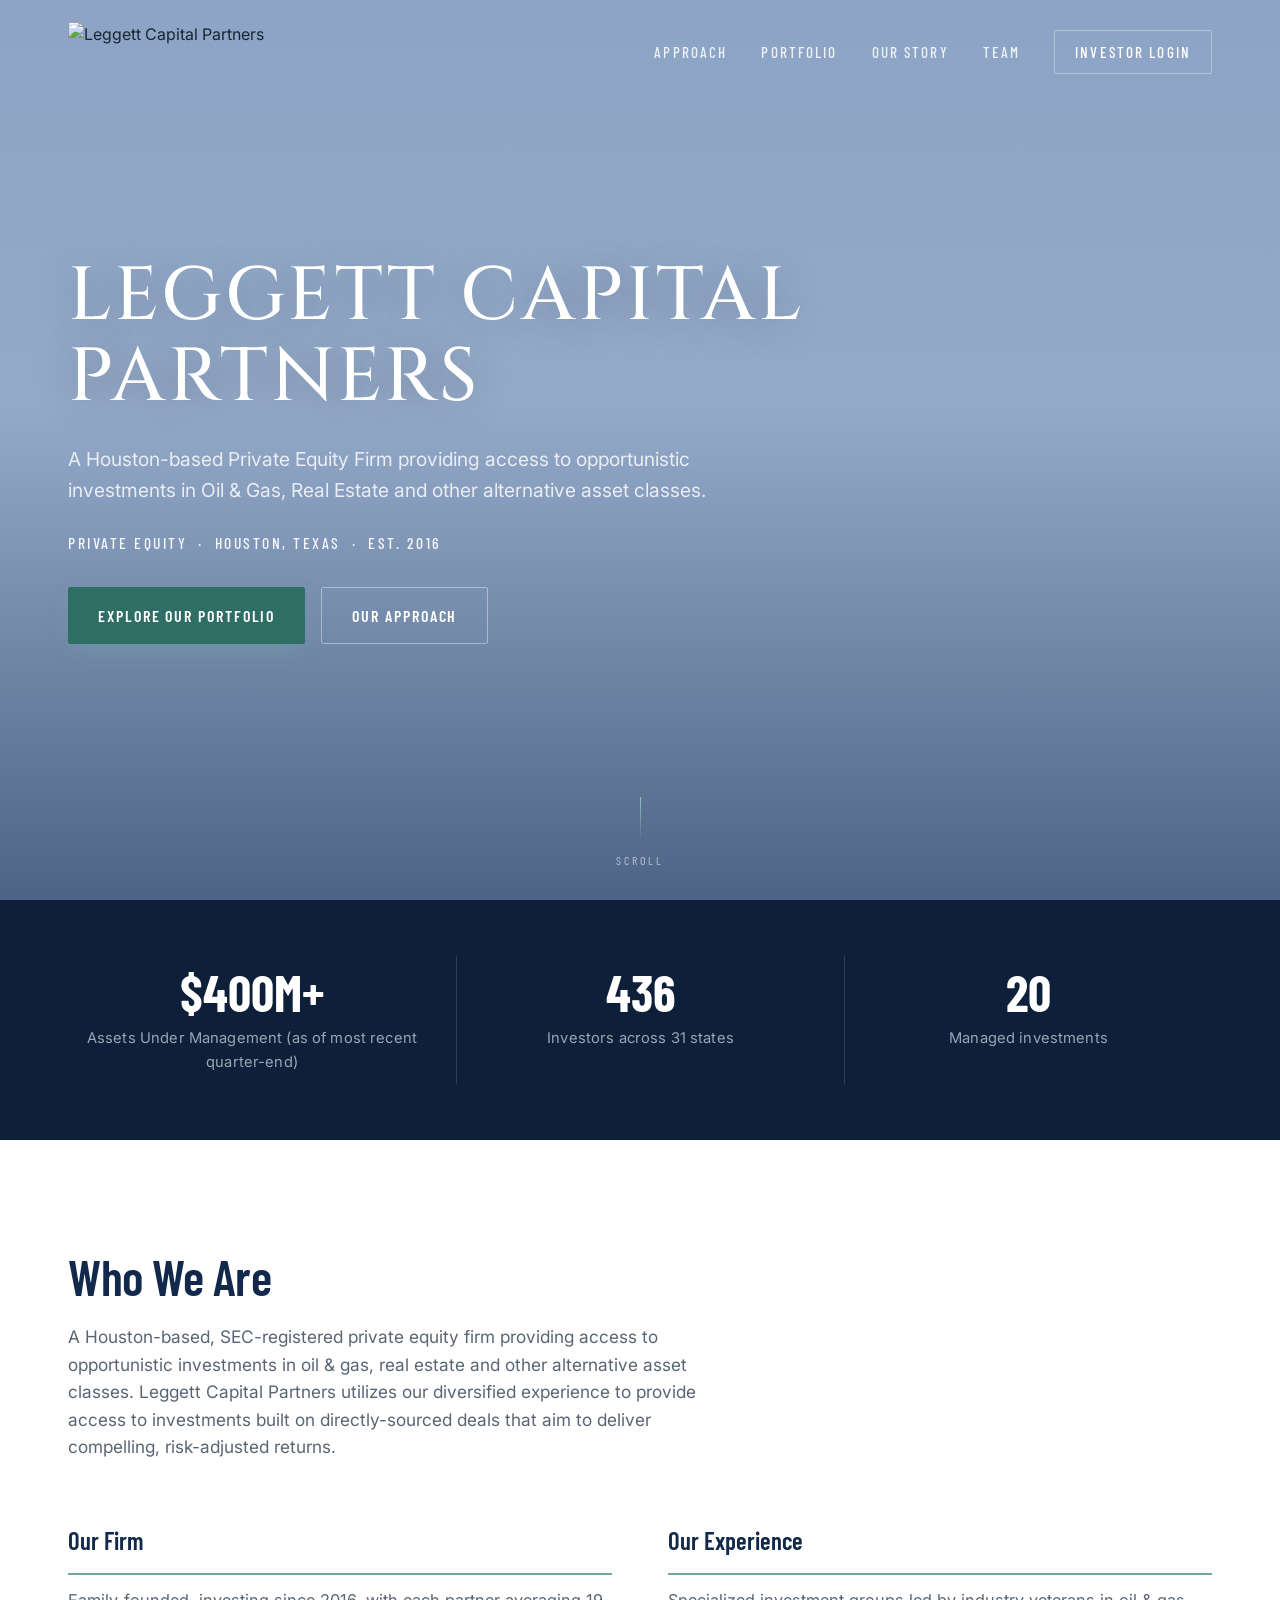
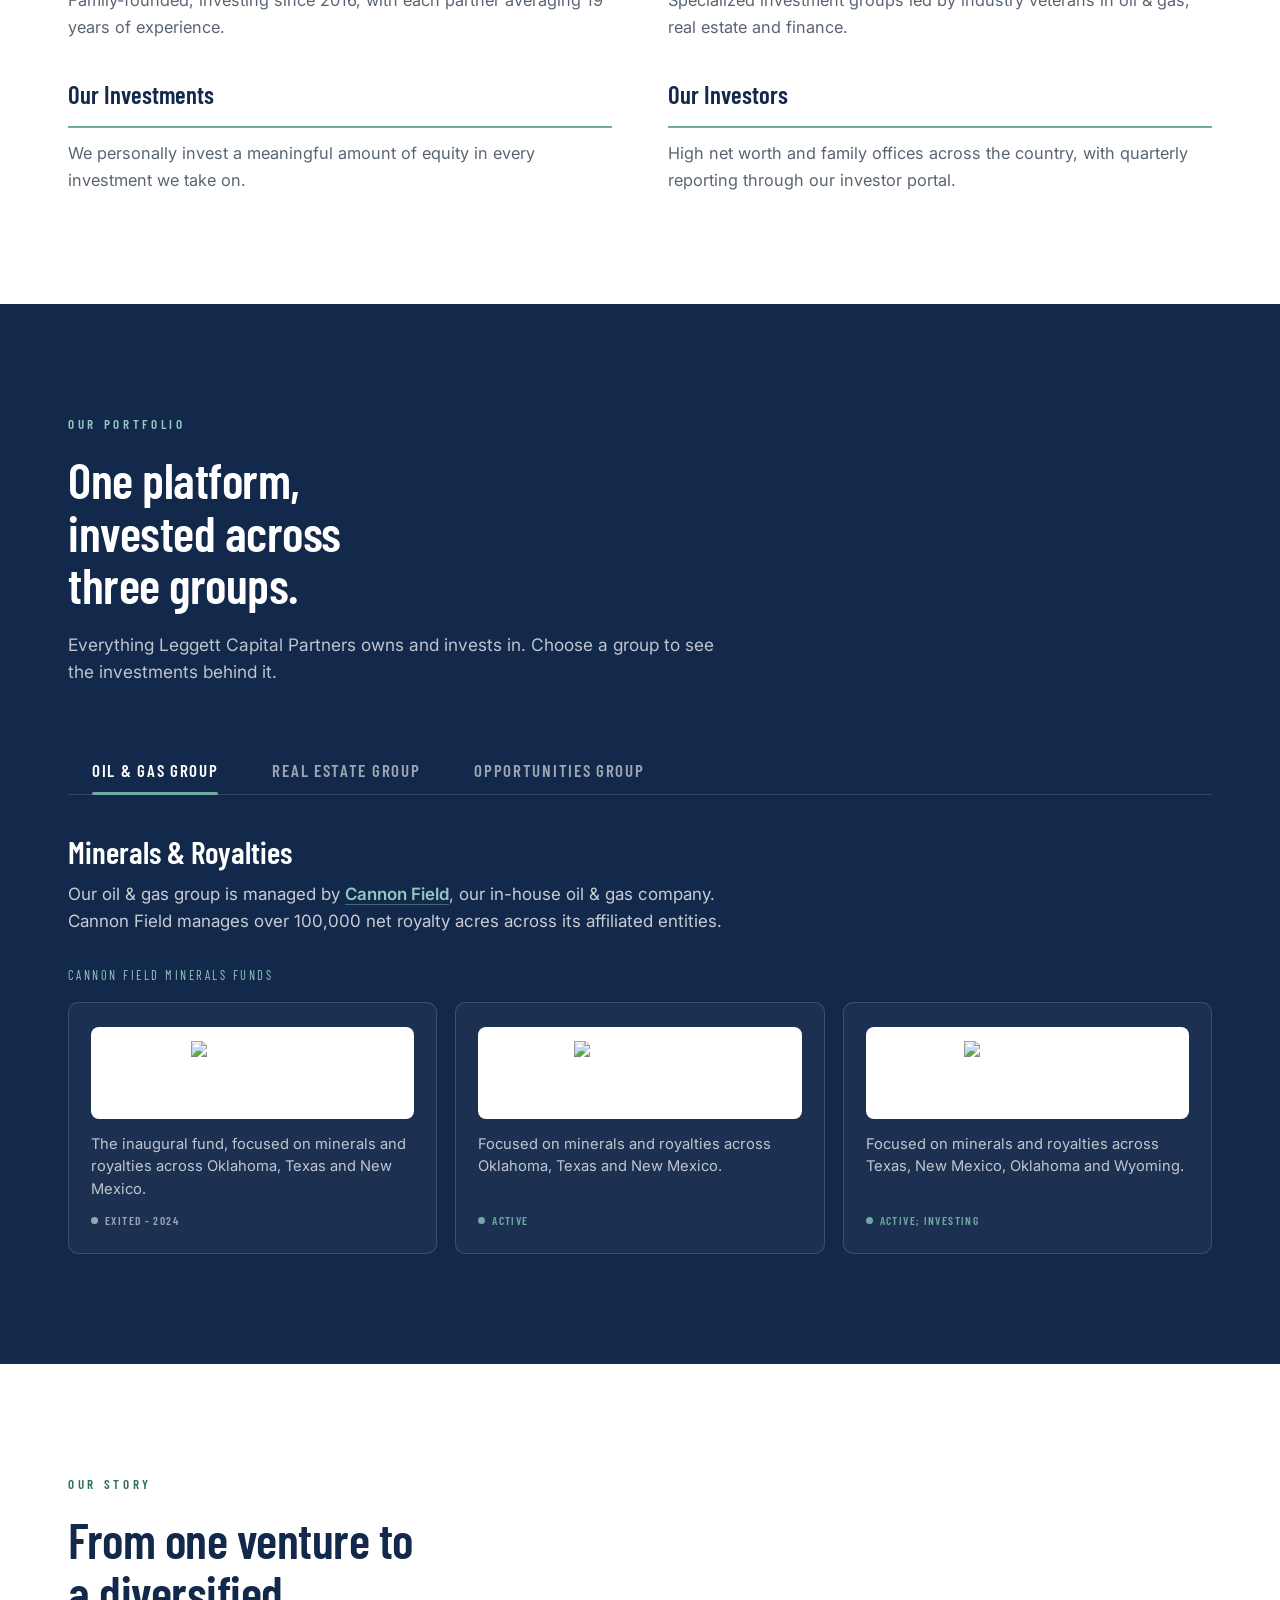
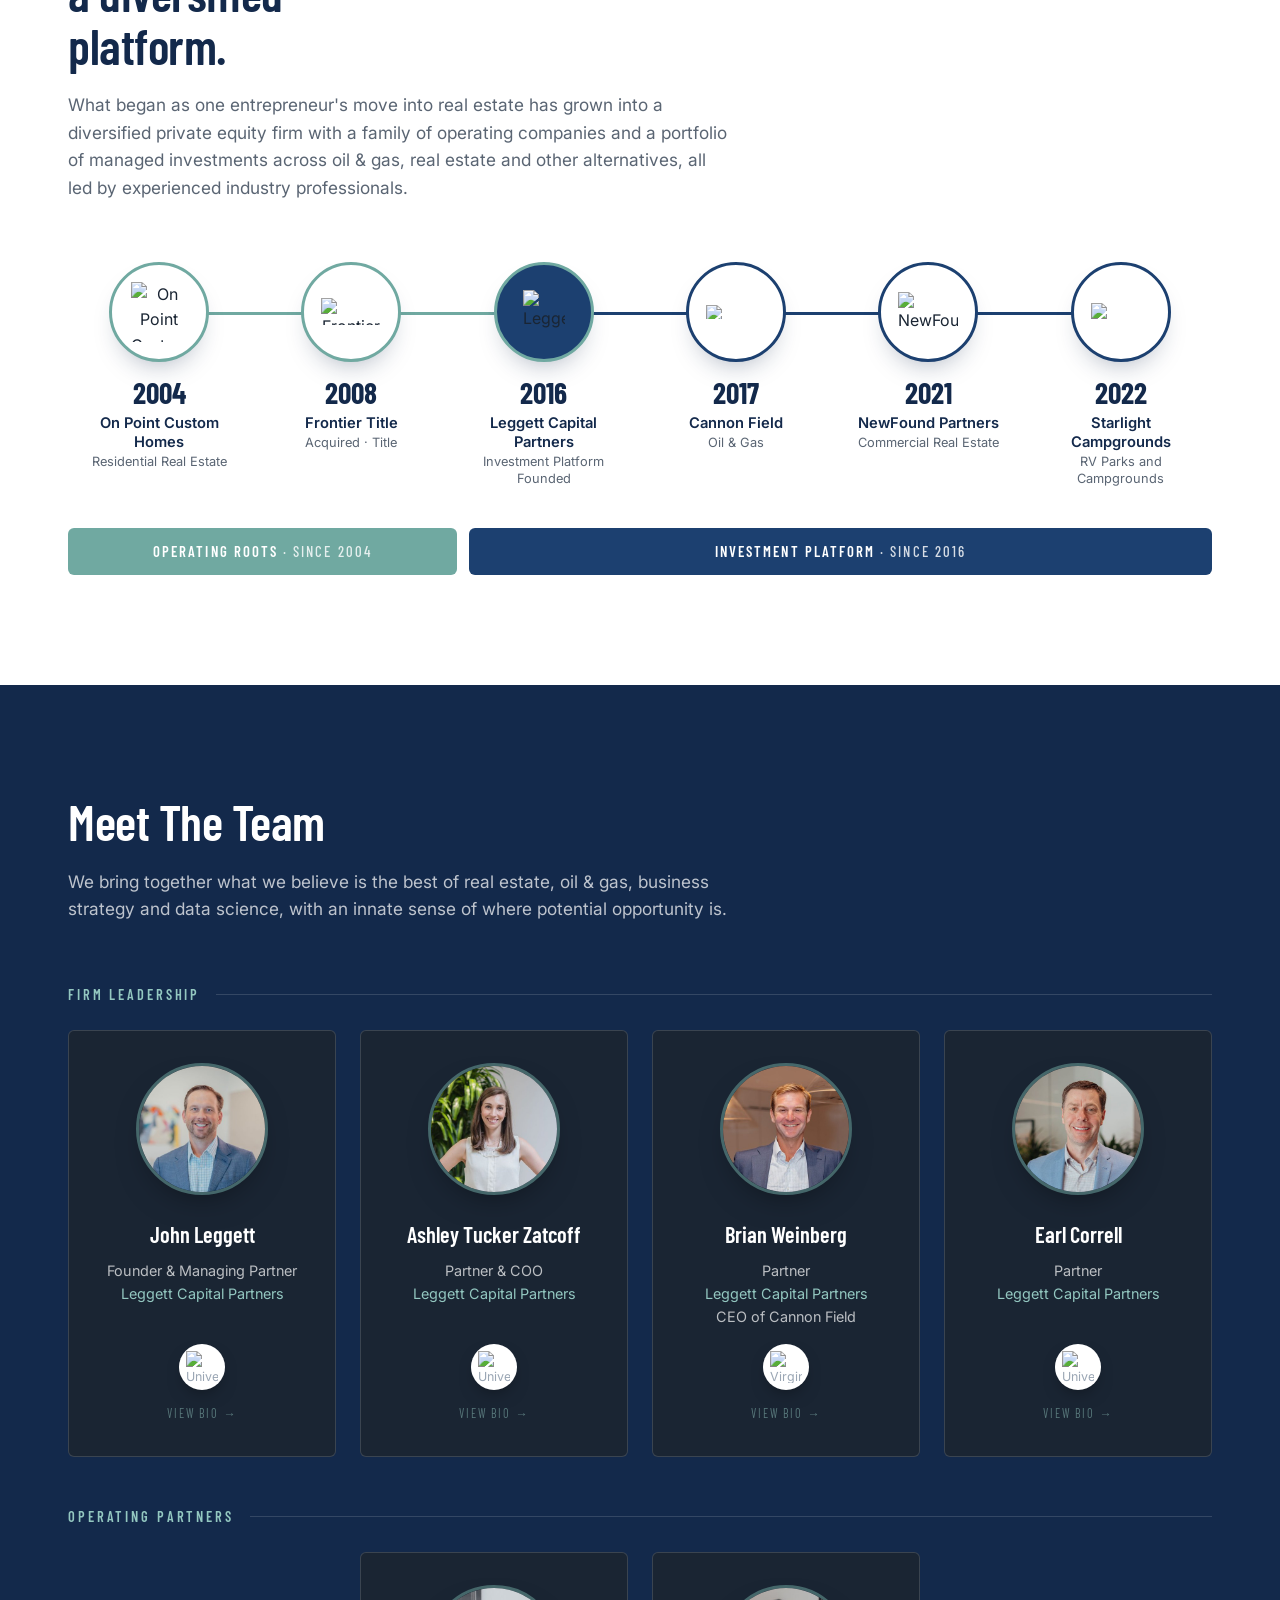
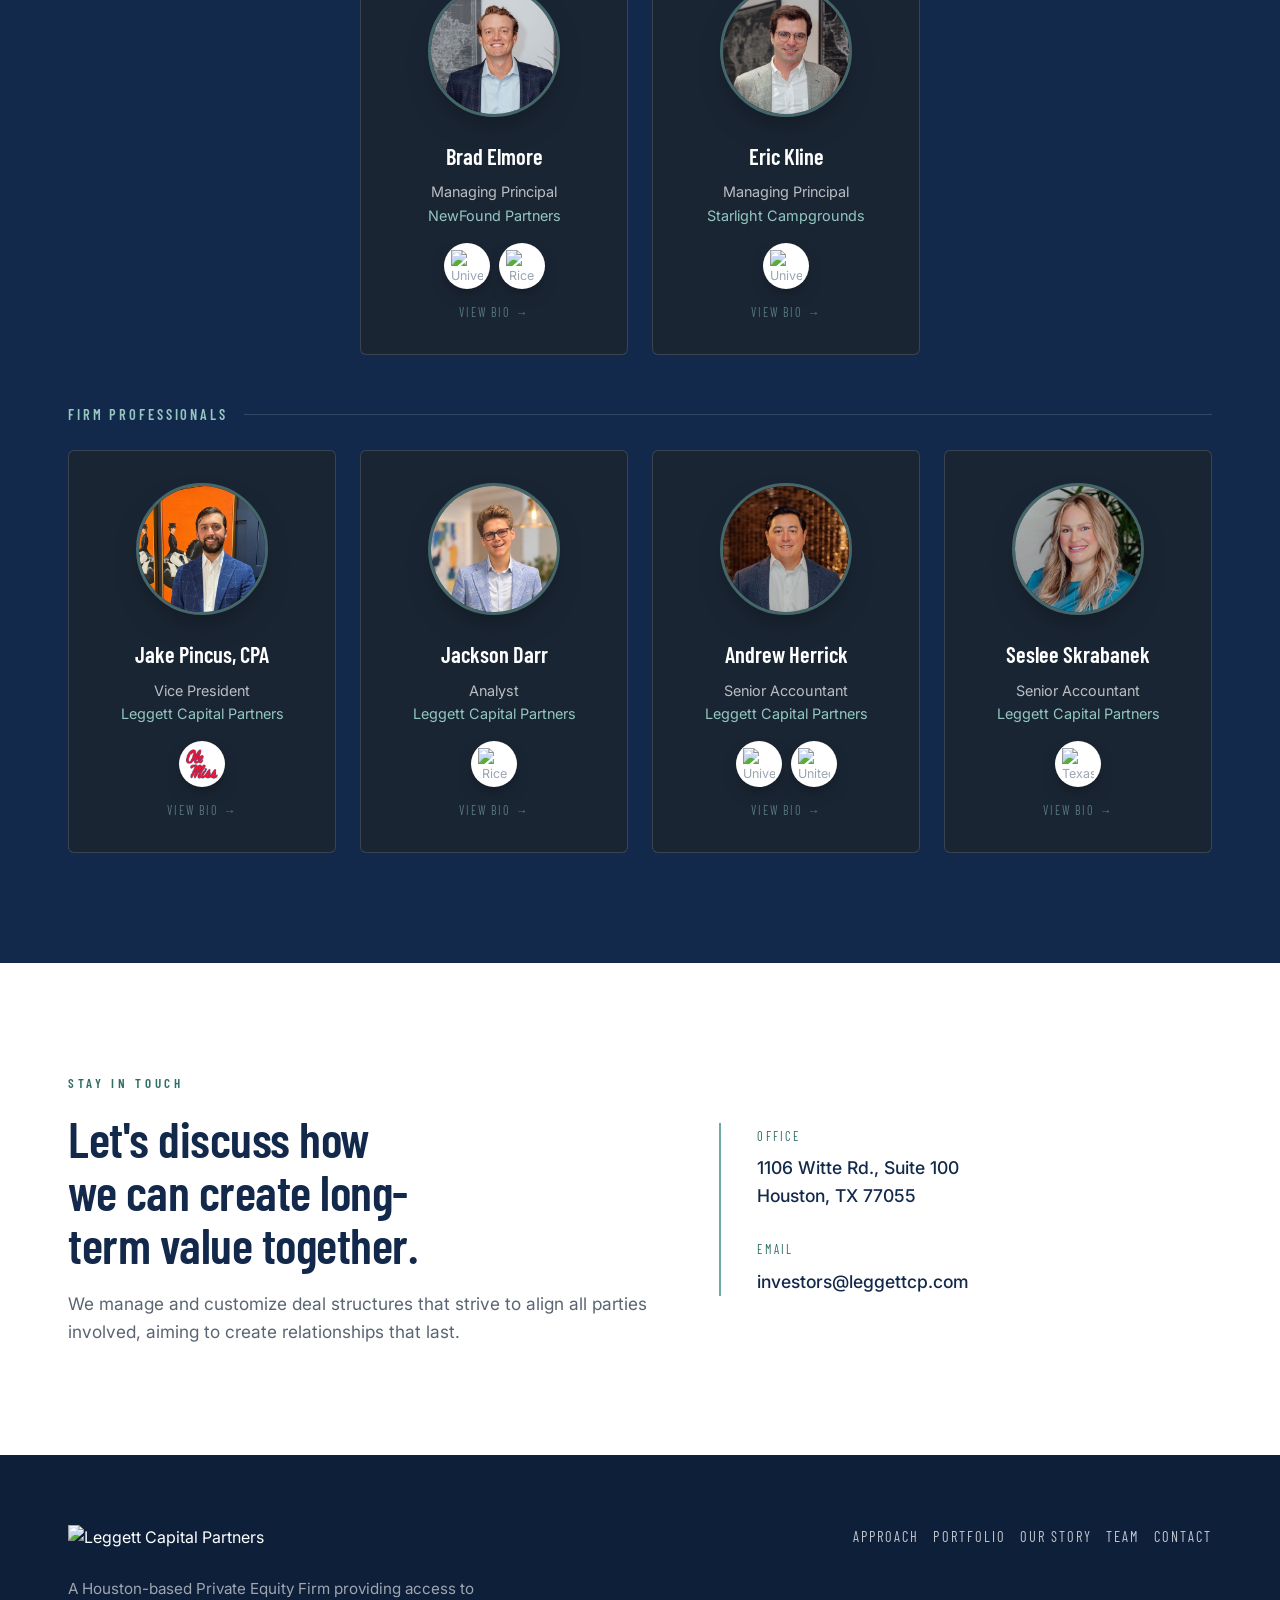
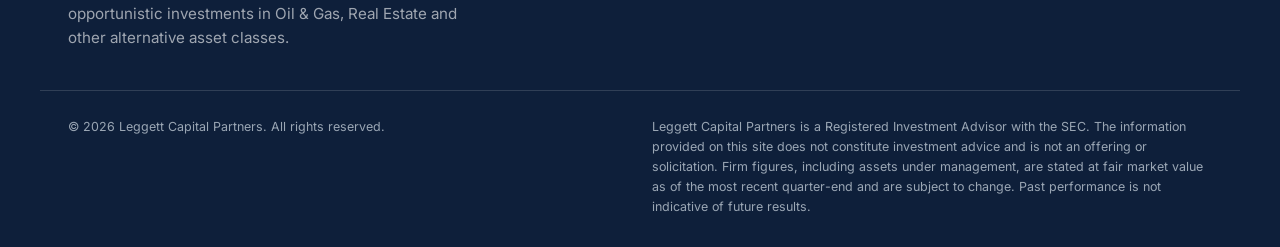
==== commit 1d2c69de: "Headings: "Who We Are" and "Meet The Team" (match deck slide titles) Replaced the descriptive sectio" ====
--- a/index.html
+++ b/index.html
@@ -114,8 +114,7 @@
 <section class="section" id="approach">
   <div class="wrap">
     <div class="section__head">
-      <p class="eyebrow">Who we are</p>
-      <h2 class="section__title">A diversified platform, built on alignment.</h2>
+      <h2 class="section__title">Who We Are</h2>
       <p class="section__lead">A Houston-based, SEC-registered private equity firm providing access to opportunistic investments in oil&nbsp;&amp; gas, real estate and other alternative asset classes. Leggett Capital Partners utilizes our diversified experience to provide access to investments built on directly-sourced deals that aim to deliver compelling, risk-adjusted returns.</p>
     </div>
         <div class="who-grid">
@@ -276,8 +275,7 @@
 <section class="section section--dark" id="team">
   <div class="wrap">
     <div class="section__head">
-      <p class="eyebrow eyebrow--light">Meet the team</p>
-      <h2 class="section__title section__title--light">Specialists across every sector we invest in.</h2>
+      <h2 class="section__title section__title--light">Meet The Team</h2>
       <p class="section__lead section__lead--light">We bring together what we believe is the best of real estate, oil &amp; gas, business strategy and data science, with an innate sense of where potential opportunity is.</p>
     </div>
     <div class="team-tiers">
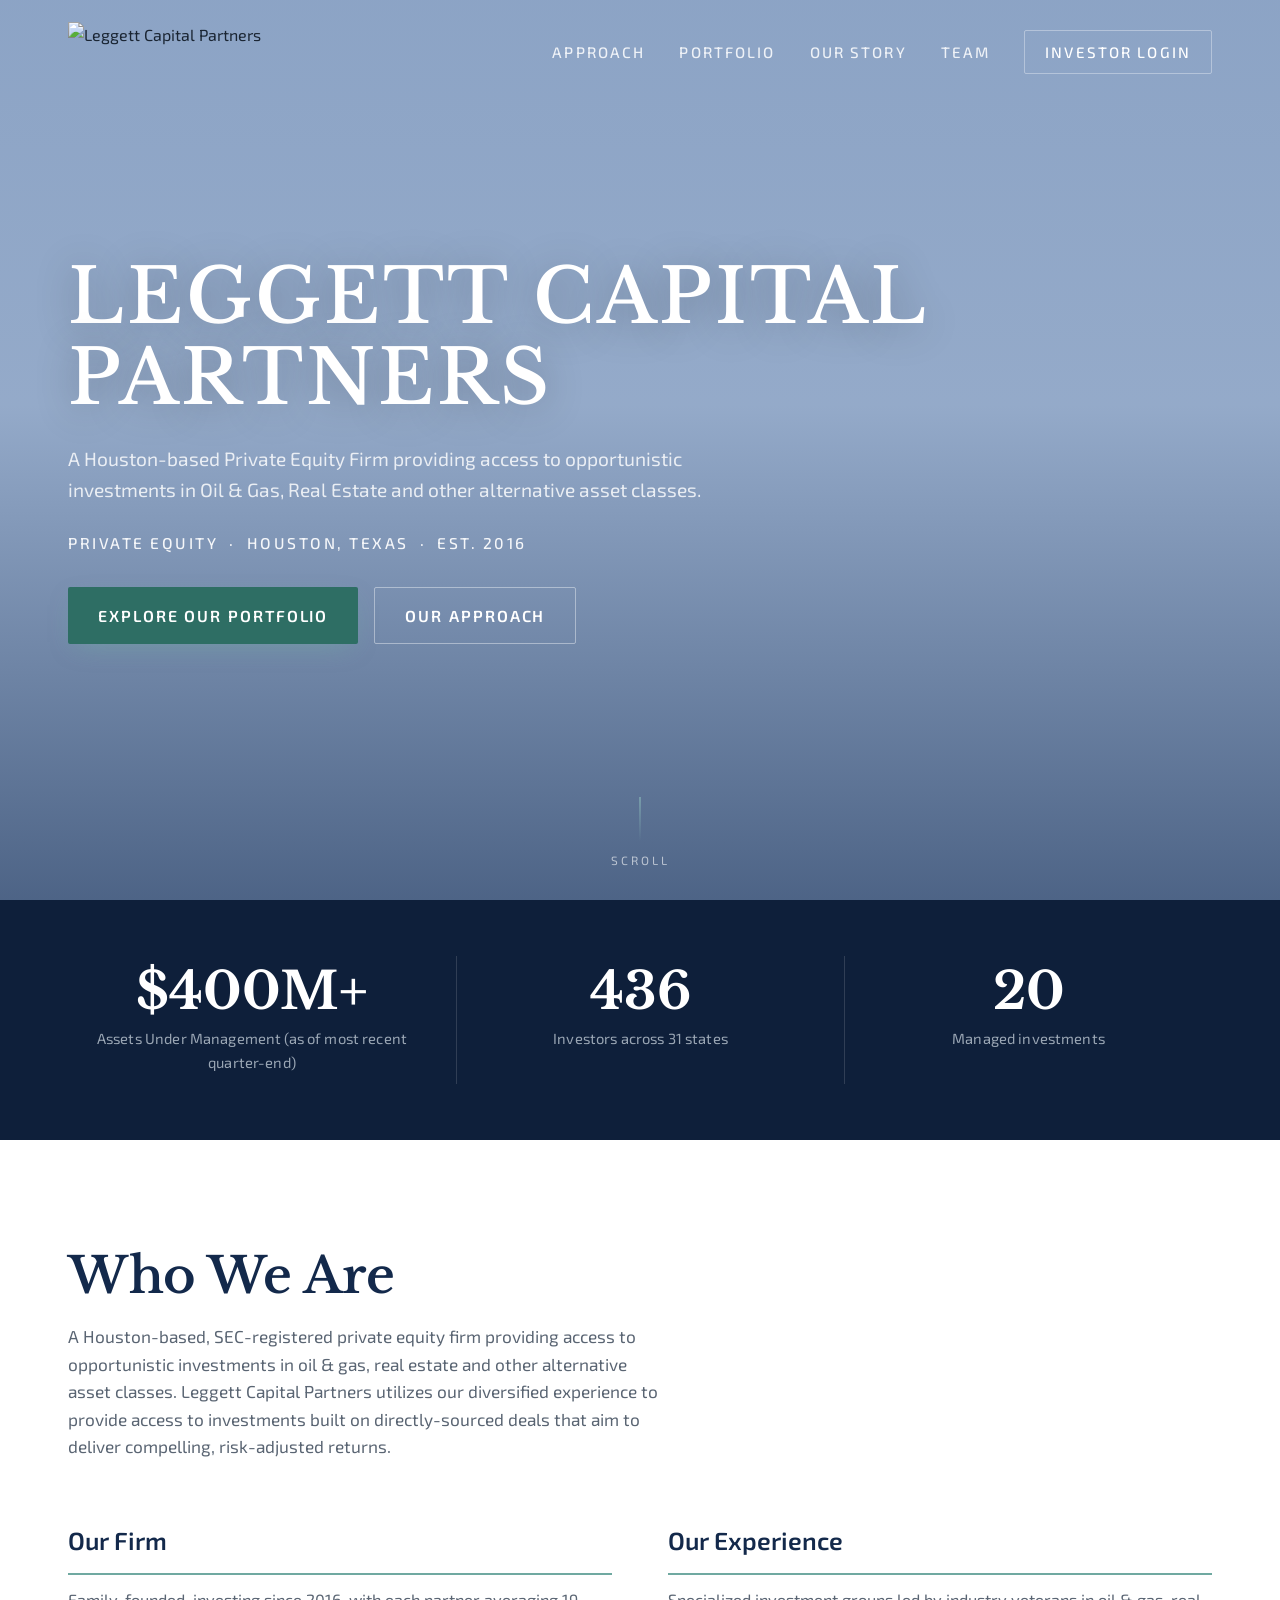
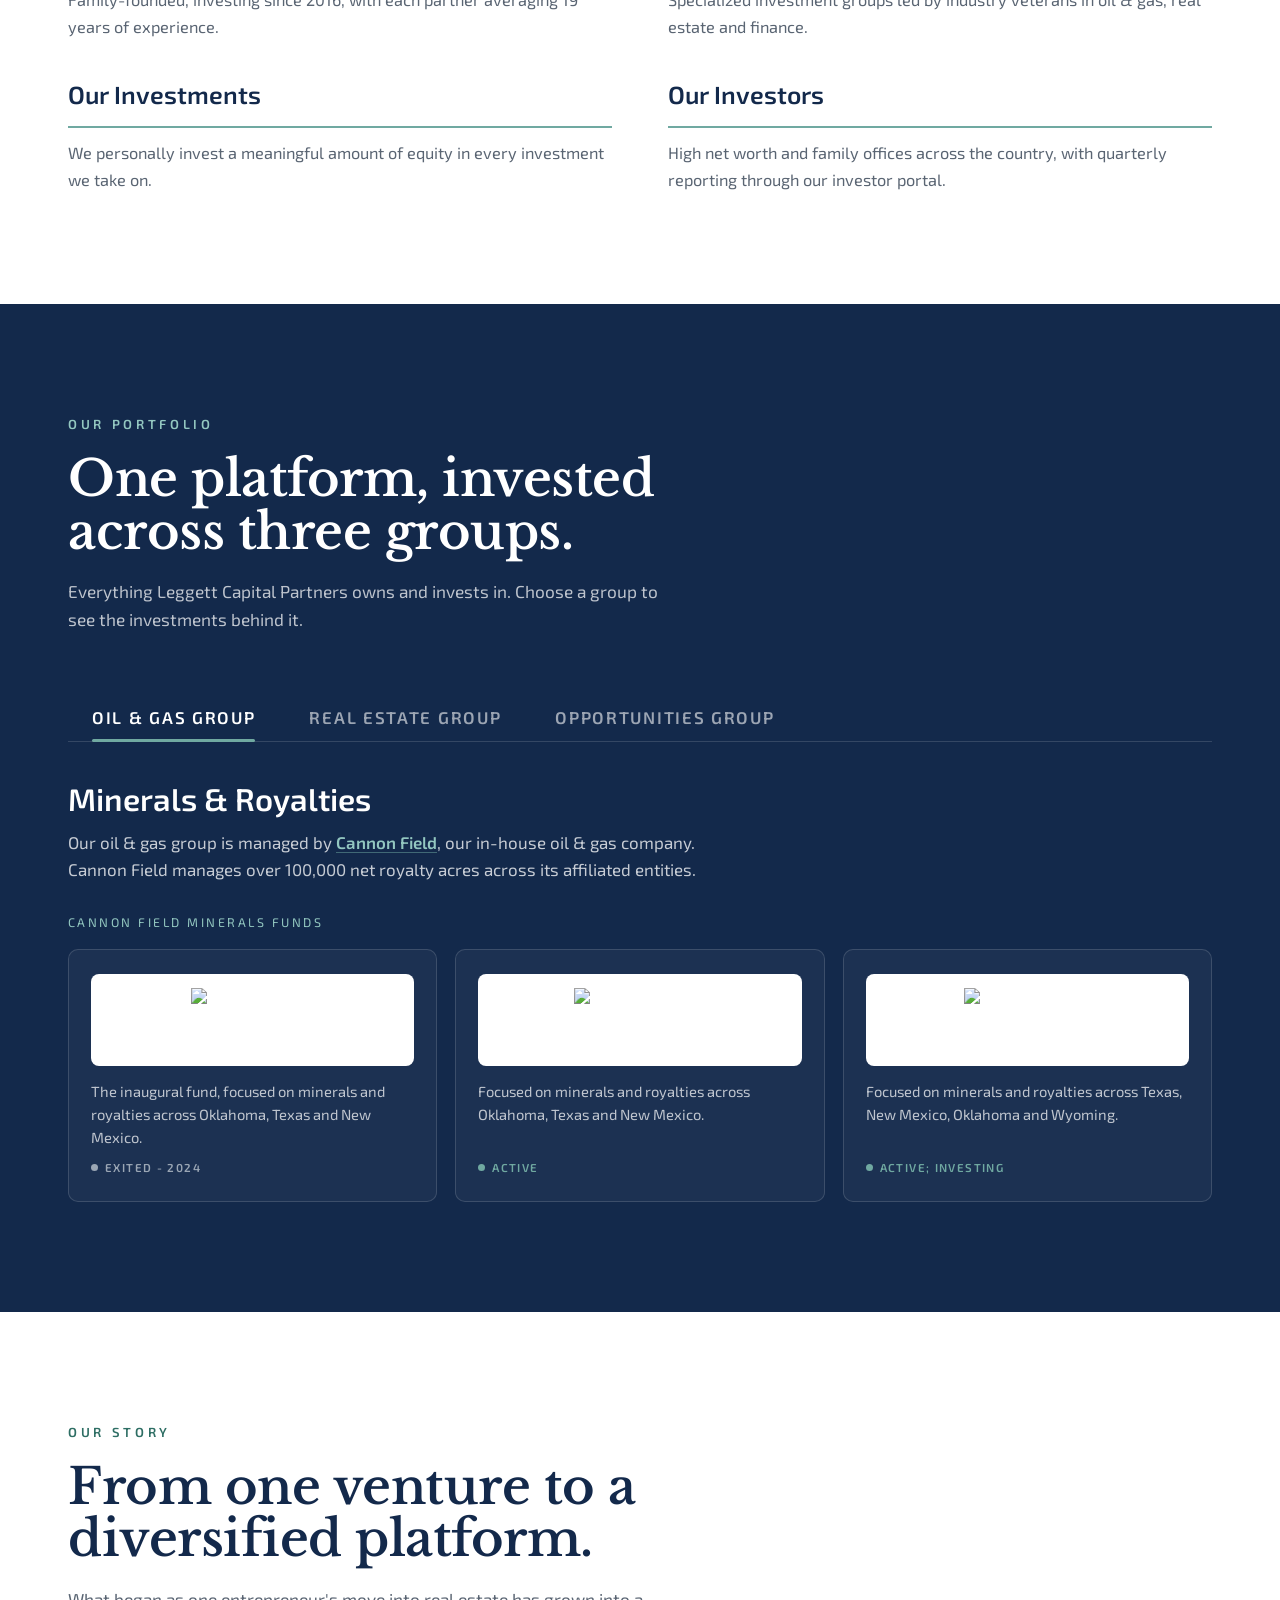
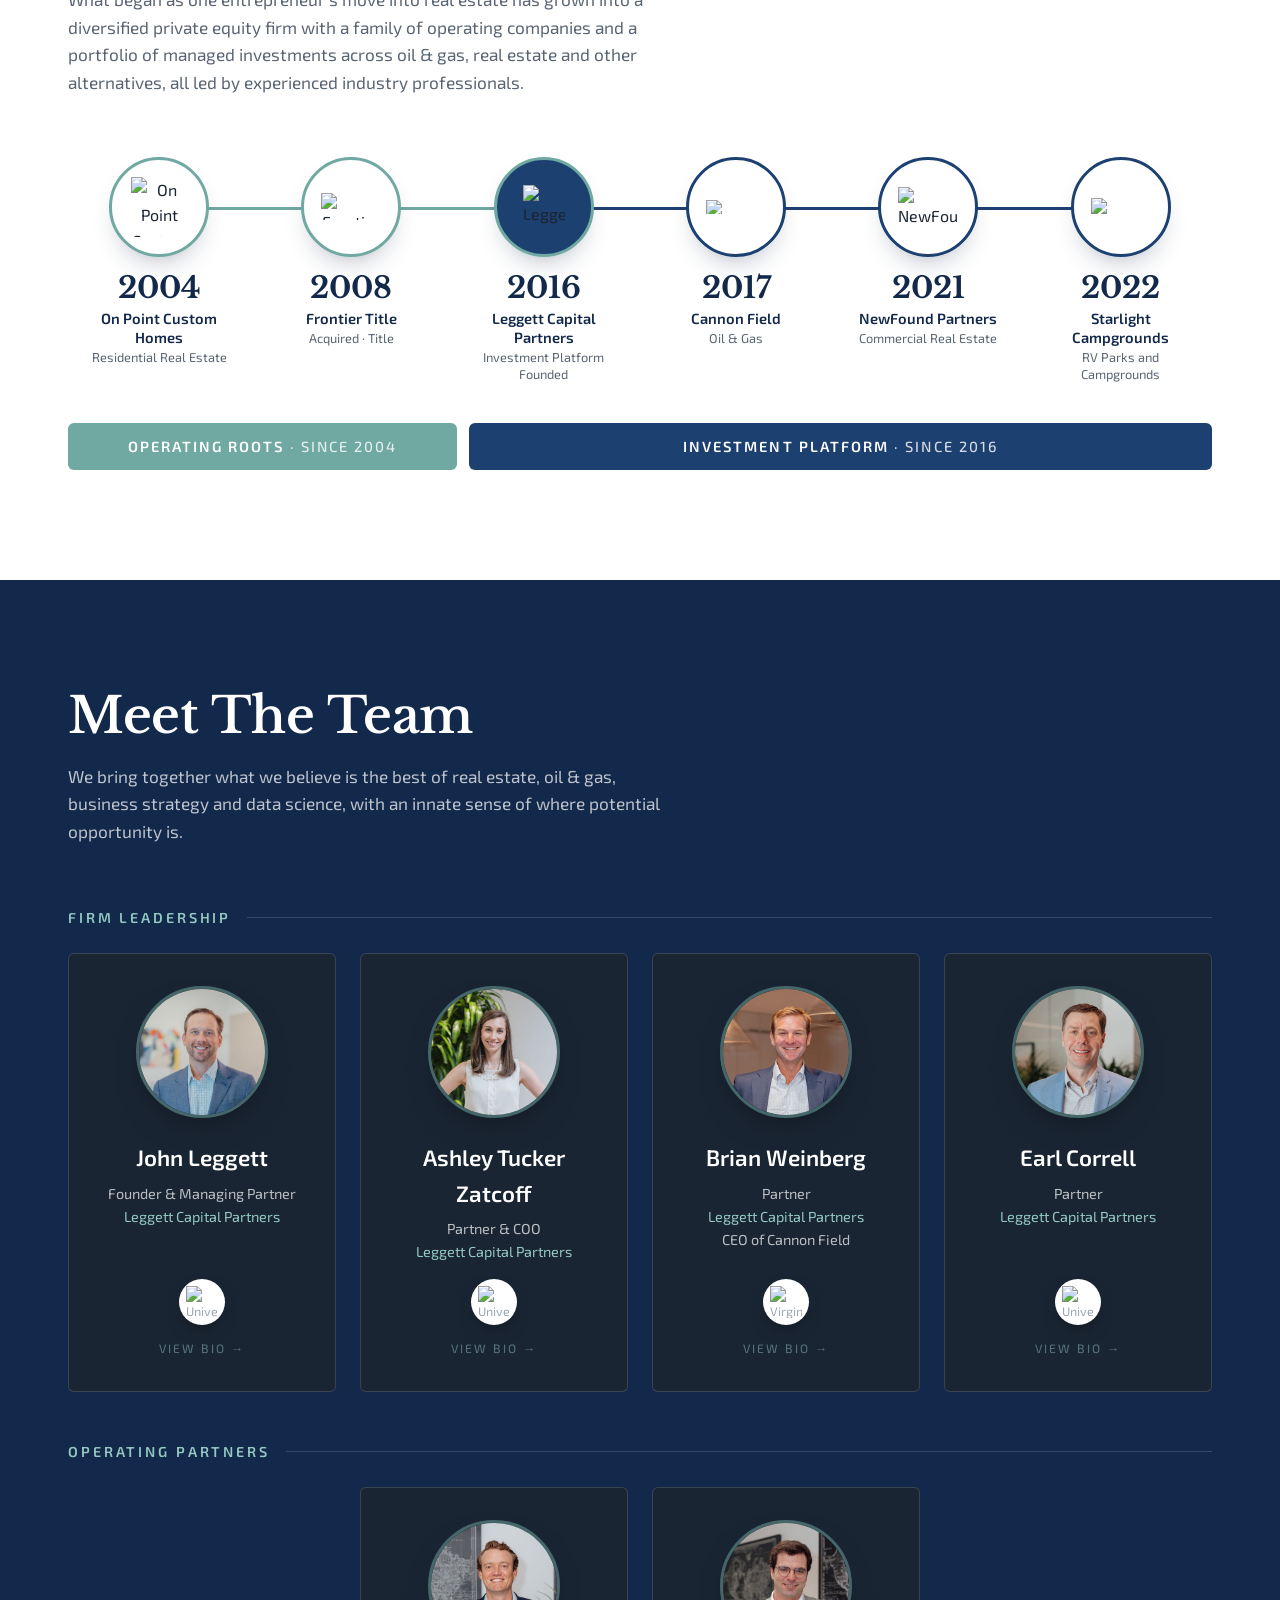
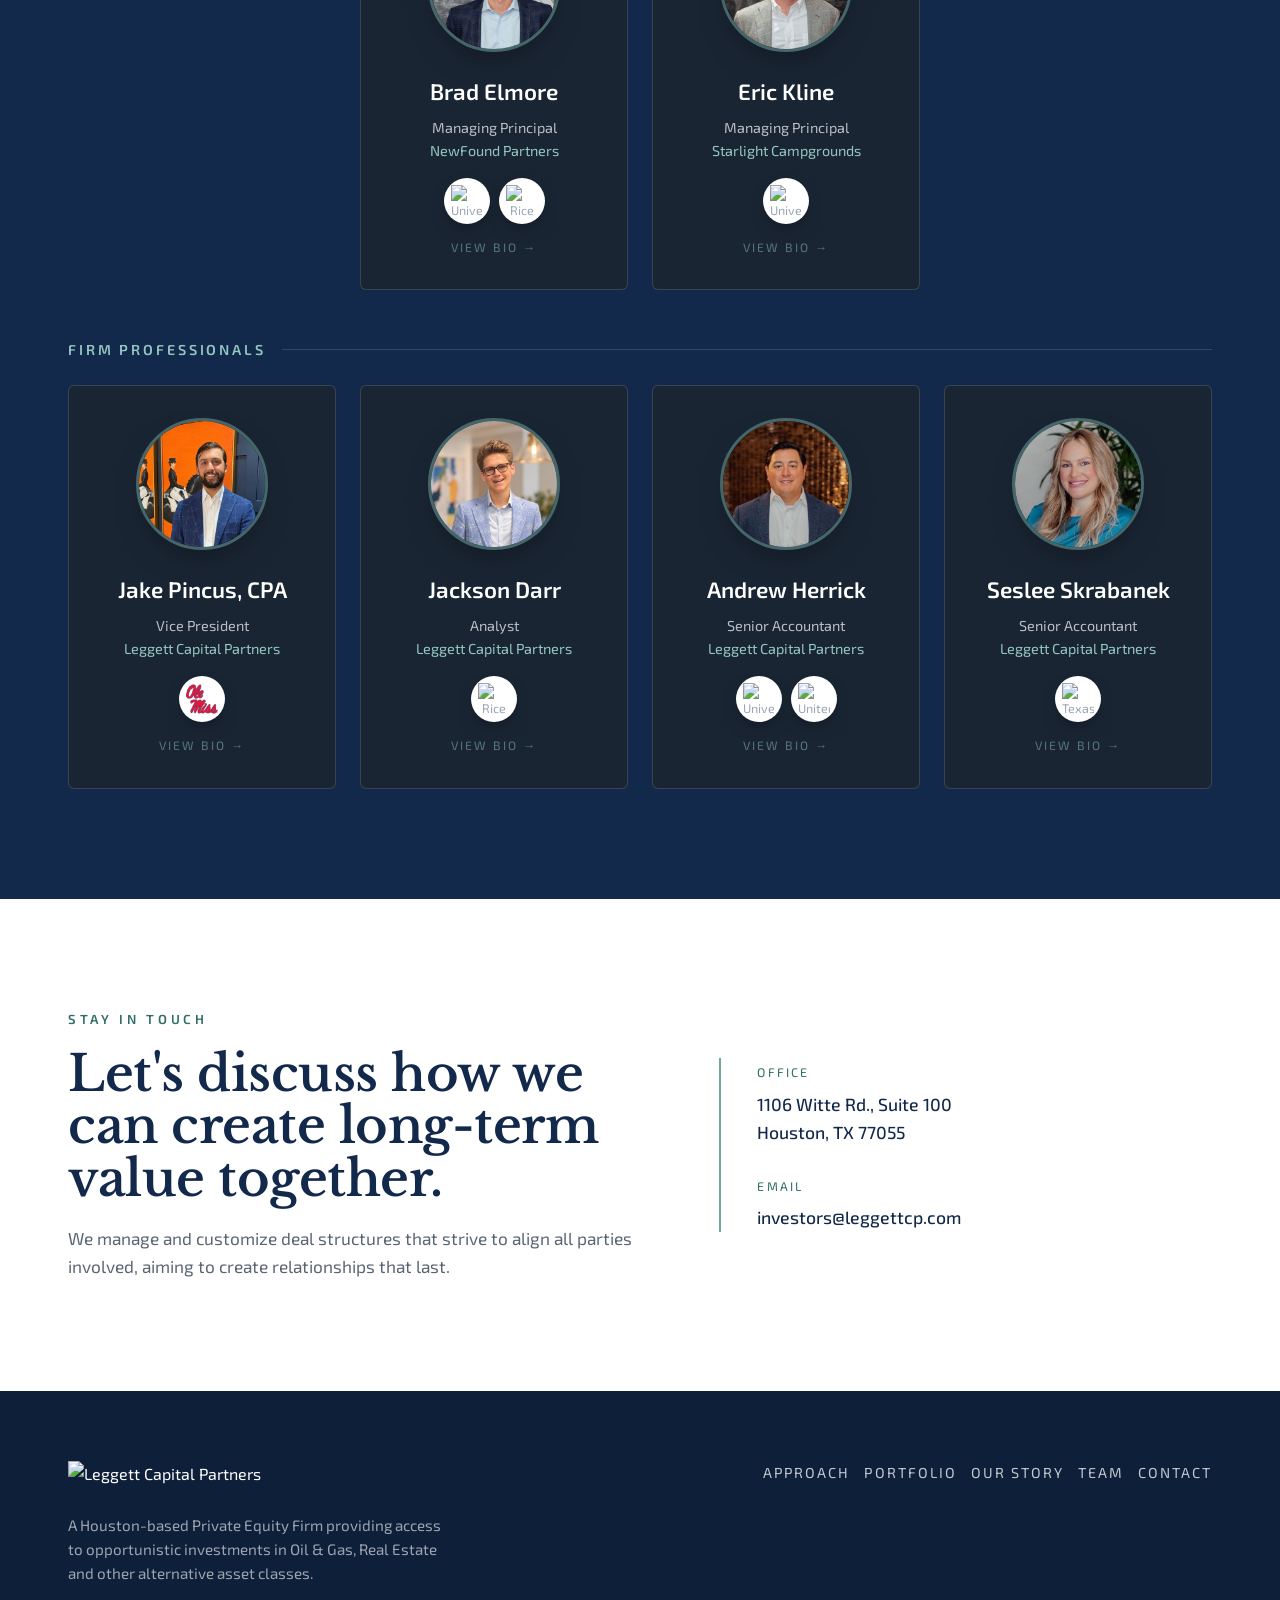
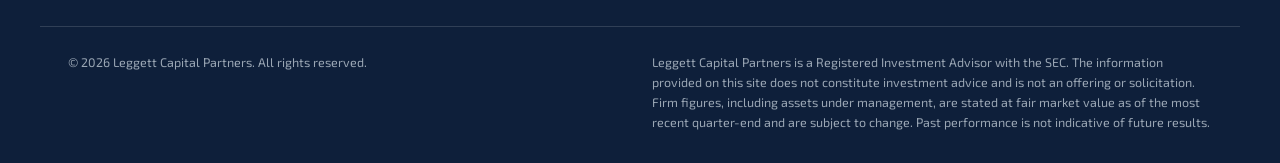
==== commit e7cad7b7: "Fonts: match the deck (Libre Baskerville serif + Exo 2 sans) Swapped Cinzel/Barlow Condensed/Inter f" ====
--- a/index.html
+++ b/index.html
@@ -49,8 +49,8 @@
 
 <link rel="preconnect" href="https://fonts.googleapis.com" />
 <link rel="preconnect" href="https://fonts.gstatic.com" crossorigin />
-<link href="https://fonts.googleapis.com/css2?family=Barlow+Condensed:wght@500;600;700&family=Cinzel:wght@500&family=Inter:wght@400;500;600&display=swap" rel="stylesheet" />
-<link rel="stylesheet" href="styles.css?v=20261029c" />
+<link href="https://fonts.googleapis.com/css2?family=Exo+2:wght@300;400;500;600;700&family=Libre+Baskerville:wght@400;700&display=swap" rel="stylesheet" />
+<link rel="stylesheet" href="styles.css?v=20261029d" />
 <link rel="preload" as="image" href="assets/hero-skyline.jpg" fetchpriority="high" />
 </head>
 <body>
--- a/styles.css
+++ b/styles.css
@@ -28,7 +28,7 @@
 *{box-sizing:border-box;margin:0;padding:0}
 html{scroll-behavior:smooth}
 body{
-  font-family:'Inter',system-ui,-apple-system,sans-serif;
+  font-family:'Exo 2',system-ui,-apple-system,sans-serif;
   color:var(--ink);
   background:var(--white);
   line-height:1.6;
@@ -42,7 +42,7 @@
 
 /* ---- shared type ---- */
 .eyebrow{
-  font-family:'Barlow Condensed',sans-serif;
+  font-family:'Exo 2',sans-serif;
   text-transform:uppercase;
   letter-spacing:.28em;
   font-size:.82rem;
@@ -52,7 +52,7 @@
 }
 .eyebrow--light{color:var(--copper-light)}
 .section__title{
-  font-family:'Barlow Condensed',sans-serif;
+  font-family:'Exo 2',sans-serif;
   font-weight:600;
   font-size:clamp(2rem,4vw,3.1rem);
   line-height:1.06;
@@ -72,7 +72,7 @@
 /* ---- buttons ---- */
 .btn{
   display:inline-flex;align-items:center;gap:.5em;
-  font-family:'Barlow Condensed',sans-serif;
+  font-family:'Exo 2',sans-serif;
   text-transform:uppercase;letter-spacing:.12em;font-weight:600;font-size:1rem;
   padding:15px 30px;border-radius:2px;
   transition:transform .3s var(--ease),background .3s var(--ease),color .3s var(--ease),box-shadow .3s var(--ease);
@@ -96,7 +96,7 @@
 .nav__links{display:flex;align-items:center;gap:34px}
 .nav__links a{
   position:relative;
-  font-family:'Barlow Condensed',sans-serif;text-transform:uppercase;
+  font-family:'Exo 2',sans-serif;text-transform:uppercase;
   letter-spacing:.14em;font-size:.95rem;font-weight:500;color:rgba(255,255,255,.85);
   transition:color .25s;
 }
@@ -121,7 +121,7 @@
 .skip-link{
   position:absolute;top:-100px;left:16px;z-index:300;
   background:var(--navy);color:#fff;padding:12px 20px;border-radius:6px;
-  font-family:'Barlow Condensed',sans-serif;text-transform:uppercase;letter-spacing:.1em;font-size:.9rem;
+  font-family:'Exo 2',sans-serif;text-transform:uppercase;letter-spacing:.1em;font-size:.9rem;
   transition:top .2s var(--ease);
 }
 .skip-link:focus{top:16px}
@@ -142,20 +142,20 @@
 }
 .hero__content{position:relative;z-index:2;max-width:var(--maxw);margin:0 auto;padding:0 28px;width:100%}
 .hero__title{
-  font-family:'Cinzel',serif;font-weight:500;color:#fff;text-transform:uppercase;
+  font-family:'Libre Baskerville',Georgia,serif;font-weight:500;color:#fff;text-transform:uppercase;
   font-size:clamp(2.4rem,6vw,4.7rem);line-height:1.08;letter-spacing:.04em;
   text-shadow:0 4px 40px rgba(0,0,0,.3);
 }
 .hero__sub{color:rgba(255,255,255,.82);font-size:1.2rem;max-width:56ch;margin-top:26px}
 .hero__tag{
   margin-top:24px;color:rgba(255,255,255,.92);
-  font-family:'Barlow Condensed',sans-serif;text-transform:uppercase;
+  font-family:'Exo 2',sans-serif;text-transform:uppercase;
   letter-spacing:.16em;font-size:.98rem;font-weight:500;
 }
 .hero__actions{display:flex;gap:16px;margin-top:32px;flex-wrap:wrap}
 .hero__scroll{
   position:absolute;bottom:30px;left:50%;transform:translateX(-50%);z-index:2;
-  color:rgba(255,255,255,.6);font-family:'Barlow Condensed',sans-serif;
+  color:rgba(255,255,255,.6);font-family:'Exo 2',sans-serif;
   text-transform:uppercase;letter-spacing:.25em;font-size:.75rem;
   display:flex;flex-direction:column;align-items:center;gap:10px;
 }
@@ -171,7 +171,7 @@
 .stat{text-align:center;padding:10px;border-left:1px solid var(--line-dark)}
 .stat:first-child{border-left:0}
 .stat__num{
-  font-family:'Barlow Condensed',sans-serif;font-weight:700;
+  font-family:'Exo 2',sans-serif;font-weight:700;
   font-size:clamp(2.2rem,4vw,3.2rem);color:#fff;line-height:1;
 }
 .stat__label{color:var(--muted-light);font-size:.92rem;margin-top:10px;letter-spacing:.01em}
@@ -193,21 +193,21 @@
 .pillar:hover{transform:translateY(-6px);box-shadow:0 30px 60px -30px rgba(19,41,75,.28);border-color:transparent}
 .pillar__icon{width:52px;height:52px;color:var(--copper);margin-bottom:22px}
 .pillar__icon svg{width:100%;height:100%}
-.pillar h3{font-family:'Barlow Condensed',sans-serif;font-size:1.6rem;font-weight:600;color:var(--navy);margin-bottom:10px}
+.pillar h3{font-family:'Exo 2',sans-serif;font-size:1.6rem;font-weight:600;color:var(--navy);margin-bottom:10px}
 .pillar p{color:var(--muted)}
 
 /* why */
 .why{display:grid;grid-template-columns:repeat(3,1fr);gap:40px}
 .why__item{display:flex;gap:20px;align-items:flex-start}
 .why__num{
-  font-family:'Barlow Condensed',sans-serif;font-weight:700;font-size:2.4rem;
+  font-family:'Exo 2',sans-serif;font-weight:700;font-size:2.4rem;
   color:var(--copper);line-height:1;opacity:.9;flex:none;
 }
-.why__item h3{font-family:'Barlow Condensed',sans-serif;font-size:1.5rem;font-weight:600;color:var(--navy);margin-bottom:8px}
+.why__item h3{font-family:'Exo 2',sans-serif;font-size:1.5rem;font-weight:600;color:var(--navy);margin-bottom:8px}
 .why__item p{color:var(--muted);font-size:.98rem}
 /* Who We Are: combined approach + why, 2x2 labeled grid (mirrors deck slide 2) */
 .who-grid{display:grid;grid-template-columns:repeat(2,1fr);gap:34px 56px;margin-top:50px}
-.who-item h3{font-family:'Barlow Condensed',sans-serif;font-size:1.55rem;font-weight:600;color:var(--navy);margin-bottom:12px;padding-bottom:12px;border-bottom:2px solid var(--copper)}
+.who-item h3{font-family:'Exo 2',sans-serif;font-size:1.55rem;font-weight:600;color:var(--navy);margin-bottom:12px;padding-bottom:12px;border-bottom:2px solid var(--copper)}
 .who-item p{color:var(--muted);font-size:1.02rem;line-height:1.65}
 @media(max-width:640px){.who-grid{grid-template-columns:1fr;gap:26px;margin-top:38px}}
 
@@ -222,12 +222,12 @@
 }
 .vcard::before{content:"";position:absolute;top:0;left:0;right:0;height:3px;background:linear-gradient(90deg,var(--copper),transparent)}
 .vcard:hover{transform:translateY(-6px);border-color:rgba(112,169,161,.45)}
-.vcard__kicker{font-family:'Barlow Condensed',sans-serif;text-transform:uppercase;letter-spacing:.18em;font-size:.8rem;color:var(--copper-light);display:block;margin-bottom:14px}
-.vcard__top h3{font-family:'Barlow Condensed',sans-serif;font-size:1.7rem;font-weight:600;color:#fff;line-height:1.1;margin-bottom:14px}
+.vcard__kicker{font-family:'Exo 2',sans-serif;text-transform:uppercase;letter-spacing:.18em;font-size:.8rem;color:var(--copper-light);display:block;margin-bottom:14px}
+.vcard__top h3{font-family:'Exo 2',sans-serif;font-size:1.7rem;font-weight:600;color:#fff;line-height:1.1;margin-bottom:14px}
 .vcard__top p{color:rgba(255,255,255,.72);font-size:.96rem}
 .vcard__top strong{color:#fff;font-weight:600}
 .vcard__stats{display:grid;grid-template-columns:1fr 1fr;gap:18px 14px;margin-top:auto;padding-top:22px;border-top:1px solid var(--line-dark)}
-.vcard__stats b{font-family:'Barlow Condensed',sans-serif;font-size:1.5rem;color:var(--copper-light);display:block;line-height:1}
+.vcard__stats b{font-family:'Exo 2',sans-serif;font-size:1.5rem;color:var(--copper-light);display:block;line-height:1}
 .vcard__stats span{font-size:.78rem;color:var(--muted-light);display:block;margin-top:4px}
 .vcard__list{list-style:none;margin-top:auto;padding-top:22px;border-top:1px solid var(--line-dark);display:flex;flex-direction:column;gap:12px}
 .vcard__list li{color:rgba(255,255,255,.72);font-size:.92rem;padding-left:16px;position:relative}
@@ -254,14 +254,14 @@
 .tl__badge--firm img{max-height:44px}
 .tl__node:hover .tl__badge{transform:translateY(-5px);box-shadow:0 22px 38px -16px rgba(19,41,75,.55)}
 .tl__text{display:flex;flex-direction:column;align-items:center}
-.tl__year{font-family:'Barlow Condensed',sans-serif;font-weight:700;font-size:1.85rem;color:var(--navy);margin-top:16px;line-height:1}
+.tl__year{font-family:'Exo 2',sans-serif;font-weight:700;font-size:1.85rem;color:var(--navy);margin-top:16px;line-height:1}
 .tl__event{margin-top:7px;font-size:.8rem;color:var(--muted);line-height:1.3;max-width:19ch}
 .tl__event b{display:block;color:var(--navy);font-size:.92rem;font-weight:600;margin-bottom:2px}
 .tl__event span{display:block}
 .tl__eras{display:flex;gap:12px;margin-top:40px}
 .tl__era{
   border-radius:6px;padding:12px 18px;color:#fff;text-align:center;
-  font-family:'Barlow Condensed',sans-serif;text-transform:uppercase;letter-spacing:.14em;font-size:.92rem;font-weight:600;
+  font-family:'Exo 2',sans-serif;text-transform:uppercase;letter-spacing:.14em;font-size:.92rem;font-weight:600;
 }
 .tl__era em{font-style:normal;font-weight:500;opacity:.82}
 .tl__era--roots{flex:0 0 34%;background:var(--teal)}
@@ -271,7 +271,7 @@
 .track{display:grid;grid-template-columns:repeat(4,1fr);gap:24px}
 .track__item{text-align:center;background:#fff;border:1px solid var(--line);border-radius:6px;padding:40px 20px;transition:transform .4s var(--ease),box-shadow .4s}
 .track__item:hover{transform:translateY(-5px);box-shadow:0 30px 60px -34px rgba(19,41,75,.3)}
-.track__num{font-family:'Barlow Condensed',sans-serif;font-weight:700;font-size:3rem;color:var(--navy);line-height:1}
+.track__num{font-family:'Exo 2',sans-serif;font-weight:700;font-size:3rem;color:var(--navy);line-height:1}
 .track__num span{color:var(--copper);font-size:1.9rem}
 .track__label{color:var(--muted);font-size:.92rem;margin-top:12px}
 .track__note{margin-top:34px;font-size:.8rem;color:var(--muted);max-width:80ch;text-align:center;margin-inline:auto}
@@ -290,19 +290,19 @@
 .member__avatar{
   width:76px;height:76px;border-radius:50%;margin:0 auto 20px;
   display:flex;align-items:center;justify-content:center;
-  font-family:'Barlow Condensed',sans-serif;font-weight:700;font-size:1.7rem;color:#fff;
+  font-family:'Exo 2',sans-serif;font-weight:700;font-size:1.7rem;color:#fff;
   background:linear-gradient(140deg,var(--copper),var(--copper-light));
   letter-spacing:.04em;
 }
 
-.member h3{font-family:'Barlow Condensed',sans-serif;font-size:1.4rem;font-weight:600;color:#fff}
+.member h3{font-family:'Exo 2',sans-serif;font-size:1.4rem;font-weight:600;color:#fff}
 .member p{color:rgba(255,255,255,.7);font-size:.9rem;margin-top:6px}
 .member p span{color:var(--copper-light)}
 /* tiered team layout (Option A) */
 .team-tiers{display:flex;flex-direction:column;gap:48px}
 .team-tier__label{
   display:flex;align-items:center;gap:16px;margin:0 0 24px;
-  font-family:'Barlow Condensed',sans-serif;text-transform:uppercase;
+  font-family:'Exo 2',sans-serif;text-transform:uppercase;
   letter-spacing:.2em;font-size:.9rem;font-weight:600;color:var(--copper-light);
 }
 .team-tier__label::after{content:"";flex:1;height:1px;background:var(--line-dark)}
@@ -314,7 +314,7 @@
 .member--static{cursor:default}
 .member--static:focus-visible{outline:none}
 .advisory{margin-top:58px;padding-top:42px;border-top:1px solid var(--line-dark);text-align:center}
-.advisory__label{display:block;margin-bottom:26px;font-family:'Barlow Condensed',sans-serif;text-transform:uppercase;letter-spacing:.2em;font-size:.85rem;color:var(--copper-light)}
+.advisory__label{display:block;margin-bottom:26px;font-family:'Exo 2',sans-serif;text-transform:uppercase;letter-spacing:.2em;font-size:.85rem;color:var(--copper-light)}
 .advisory__grid{list-style:none;display:flex;flex-wrap:wrap;gap:16px;justify-content:center}
 .advisory__grid li{
   width:158px;display:flex;flex-direction:column;align-items:center;gap:14px;
@@ -330,7 +330,7 @@
 .advisory__grid li.advisory__cat{width:170px;gap:12px;cursor:default}
 .advisory__grid li.advisory__cat--link{padding:0;cursor:pointer}
 .advisory__cat--link a{display:flex;flex-direction:column;align-items:center;gap:12px;width:100%;height:100%;padding:24px 14px;color:inherit}
-.advisory__cat-name{font-family:'Barlow Condensed',sans-serif;text-transform:uppercase;letter-spacing:.12em;font-size:.98rem;font-weight:600;color:#fff}
+.advisory__cat-name{font-family:'Exo 2',sans-serif;text-transform:uppercase;letter-spacing:.12em;font-size:.98rem;font-weight:600;color:#fff}
 .advisory__firms{
   font-size:.78rem;color:rgba(255,255,255,.66);line-height:1.45;text-align:center;
   max-height:0;opacity:0;overflow:hidden;
@@ -358,7 +358,7 @@
 /* contact */
 .contact{display:grid;grid-template-columns:1.2fr 1fr;gap:60px;align-items:center}
 .contact__right{display:flex;flex-direction:column;gap:26px;border-left:2px solid var(--copper);padding-left:36px}
-.contact__block span{font-family:'Barlow Condensed',sans-serif;text-transform:uppercase;letter-spacing:.18em;font-size:.78rem;color:var(--copper-text)}
+.contact__block span{font-family:'Exo 2',sans-serif;text-transform:uppercase;letter-spacing:.18em;font-size:.78rem;color:var(--copper-text)}
 .contact__block p{color:var(--navy);font-size:1.1rem;margin-top:6px;font-weight:500}
 .contact__block a:hover{color:var(--copper-text)}
 
@@ -368,7 +368,7 @@
 .footer__brand img{height:34px;margin-bottom:18px}
 .footer__brand p{color:rgba(255,255,255,.6);max-width:42ch;font-size:.95rem}
 .footer__nav{display:flex;gap:14px;flex-wrap:wrap;align-items:flex-start}
-.footer__nav a{font-family:'Barlow Condensed',sans-serif;text-transform:uppercase;letter-spacing:.14em;font-size:.9rem;color:rgba(255,255,255,.75);padding:10px 8px;margin:-10px -8px}
+.footer__nav a{font-family:'Exo 2',sans-serif;text-transform:uppercase;letter-spacing:.14em;font-size:.9rem;color:rgba(255,255,255,.75);padding:10px 8px;margin:-10px -8px}
 .footer__nav a:hover{color:var(--copper-light)}
 .footer__legal{padding-top:26px;display:flex;justify-content:space-between;gap:24px;flex-wrap:wrap}
 .footer__legal p{color:var(--muted-light);font-size:.78rem}
@@ -382,7 +382,7 @@
 .cchip img{max-width:100%;max-height:100%;object-fit:contain}
 .member__college span{font-size:.78rem;color:var(--muted-light)}
 .member__more{
-  display:inline-block;margin-top:14px;font-family:'Barlow Condensed',sans-serif;
+  display:inline-block;margin-top:14px;font-family:'Exo 2',sans-serif;
   text-transform:uppercase;letter-spacing:.16em;font-size:.76rem;color:var(--copper-light);
   opacity:1;transition:opacity .3s var(--ease);
 }
@@ -424,11 +424,11 @@
   border-radius:8px;box-shadow:0 18px 40px -20px rgba(0,0,0,.75);
 }
 .mm__body{padding:38px 36px 40px;overflow:auto}
-.mm__eyebrow{font-family:'Barlow Condensed',sans-serif;text-transform:uppercase;letter-spacing:.18em;font-size:.78rem;color:var(--copper-text);font-weight:600}
-.mm__name{font-family:'Barlow Condensed',sans-serif;font-size:2.1rem;font-weight:600;color:var(--navy);line-height:1.05;margin:6px 0 4px}
+.mm__eyebrow{font-family:'Exo 2',sans-serif;text-transform:uppercase;letter-spacing:.18em;font-size:.78rem;color:var(--copper-text);font-weight:600}
+.mm__name{font-family:'Exo 2',sans-serif;font-size:2.1rem;font-weight:600;color:var(--navy);line-height:1.05;margin:6px 0 4px}
 .mm__title{color:var(--muted);font-size:1rem;margin-bottom:20px}
 .mm__edu{border-top:1px solid var(--line);border-bottom:1px solid var(--line);padding:14px 0;margin-bottom:20px;display:flex;align-items:center;gap:18px;flex-wrap:wrap}
-.mm__edu-label{font-family:'Barlow Condensed',sans-serif;text-transform:uppercase;letter-spacing:.16em;font-size:.72rem;color:var(--muted);flex:none}
+.mm__edu-label{font-family:'Exo 2',sans-serif;text-transform:uppercase;letter-spacing:.16em;font-size:.72rem;color:var(--muted);flex:none}
 .mm__college{display:flex;align-items:center;gap:18px;flex-wrap:wrap}
 .mm__clogo{display:flex;align-items:center;justify-content:center;height:48px}
 .mm__clogo img{max-height:48px;max-width:170px;object-fit:contain}
@@ -448,7 +448,7 @@
 .pf__tabs{display:flex;gap:6px;border-bottom:1px solid var(--line-dark);margin-bottom:40px;flex-wrap:wrap}
 .pf__tab{
   background:none;border:0;cursor:pointer;color:rgba(255,255,255,.58);
-  font-family:'Barlow Condensed',sans-serif;text-transform:uppercase;letter-spacing:.1em;
+  font-family:'Exo 2',sans-serif;text-transform:uppercase;letter-spacing:.1em;
   font-size:1.06rem;font-weight:600;padding:14px 24px;position:relative;transition:color .25s var(--ease);
 }
 .pf__tab:hover{color:#fff}
@@ -458,14 +458,14 @@
 .pf__panel.is-active{display:block;animation:pfIn .45s var(--ease)}
 @keyframes pfIn{from{opacity:0;transform:translateY(12px)}to{opacity:1;transform:none}}
 .pf__intro{max-width:66ch;margin-bottom:28px}
-.pf__intro h3{font-family:'Barlow Condensed',sans-serif;font-size:1.95rem;font-weight:600;color:#fff;line-height:1.1;margin-bottom:12px}
+.pf__intro h3{font-family:'Exo 2',sans-serif;font-size:1.95rem;font-weight:600;color:#fff;line-height:1.1;margin-bottom:12px}
 .pf__intro p{color:rgba(255,255,255,.76);font-size:1.06rem}
 .pf__intro b{color:var(--copper-light);font-weight:600}
 .pf__stats{display:grid;grid-template-columns:repeat(3,1fr);gap:20px;margin-bottom:6px;padding:24px 0;border-top:1px solid var(--line-dark);border-bottom:1px solid var(--line-dark)}
-.pf__stats b{font-family:'Barlow Condensed',sans-serif;font-size:2.1rem;color:var(--copper-light);display:block;line-height:1}
+.pf__stats b{font-family:'Exo 2',sans-serif;font-size:2.1rem;color:var(--copper-light);display:block;line-height:1}
 .pf__stats span{font-size:.8rem;color:var(--muted-light);display:block;margin-top:6px}
 .pf__holdings{margin-top:30px}
-.pf__holdings-label{display:block;font-family:'Barlow Condensed',sans-serif;text-transform:uppercase;letter-spacing:.2em;font-size:.78rem;color:var(--copper-light);margin-bottom:16px}
+.pf__holdings-label{display:block;font-family:'Exo 2',sans-serif;text-transform:uppercase;letter-spacing:.2em;font-size:.78rem;color:var(--copper-light);margin-bottom:16px}
 .pf__logos{display:flex;flex-wrap:wrap;gap:18px}
 .pf__logo{width:188px;display:flex;flex-direction:column;align-items:center;gap:12px;text-decoration:none;color:inherit}
 .pf__logo-chip{
@@ -476,7 +476,7 @@
 .pf__logo:hover .pf__logo-chip{transform:translateY(-5px);box-shadow:0 24px 46px -26px rgba(0,0,0,.7)}
 .pf__logo-chip img{max-width:100%;max-height:100%;width:auto;height:auto;object-fit:contain}
 .pf__logo small{color:rgba(255,255,255,.62);font-size:.8rem;letter-spacing:.01em;text-align:center}
-.pf__logo--text .pf__logo-chip span{font-family:'Barlow Condensed',sans-serif;font-weight:700;font-size:1.45rem;color:var(--navy)}
+.pf__logo--text .pf__logo-chip span{font-family:'Exo 2',sans-serif;font-weight:700;font-size:1.45rem;color:var(--navy)}
 .pf__logo--text .pf__logo-chip em{font-style:normal;color:var(--copper)}
 .pf__logo--photo .pf__logo-chip{padding:0;overflow:hidden}
 .pf__logo--photo .pf__logo-chip img{width:100%;height:100%;object-fit:cover}
@@ -501,7 +501,7 @@
 .pf__fund-logo img{max-width:100%;max-height:100%;width:auto;height:auto;object-fit:contain}
 .pf__fund p{color:rgba(255,255,255,.72);font-size:.92rem;line-height:1.55;flex:1}
 .pf__fund-status{
-  font-family:'Barlow Condensed',sans-serif;text-transform:uppercase;letter-spacing:.12em;font-size:.72rem;font-weight:600;
+  font-family:'Exo 2',sans-serif;text-transform:uppercase;letter-spacing:.12em;font-size:.72rem;font-weight:600;
   color:var(--teal);display:inline-flex;align-items:center;gap:7px}
 .pf__fund-status::before{content:"";width:7px;height:7px;border-radius:50%;background:var(--teal)}
 .pf__fund-status--exit{color:var(--muted-light)}
@@ -563,3 +563,6 @@
   .hero__sub{font-size:1.05rem}
   .footer__inner{flex-direction:column}
 }
+
+/* Deck fonts: Libre Baskerville serif for display titles + large stat figures */
+.hero__title,.section__title,.stat__num,.track__num,.tl__year{font-family:'Libre Baskerville',Georgia,serif}
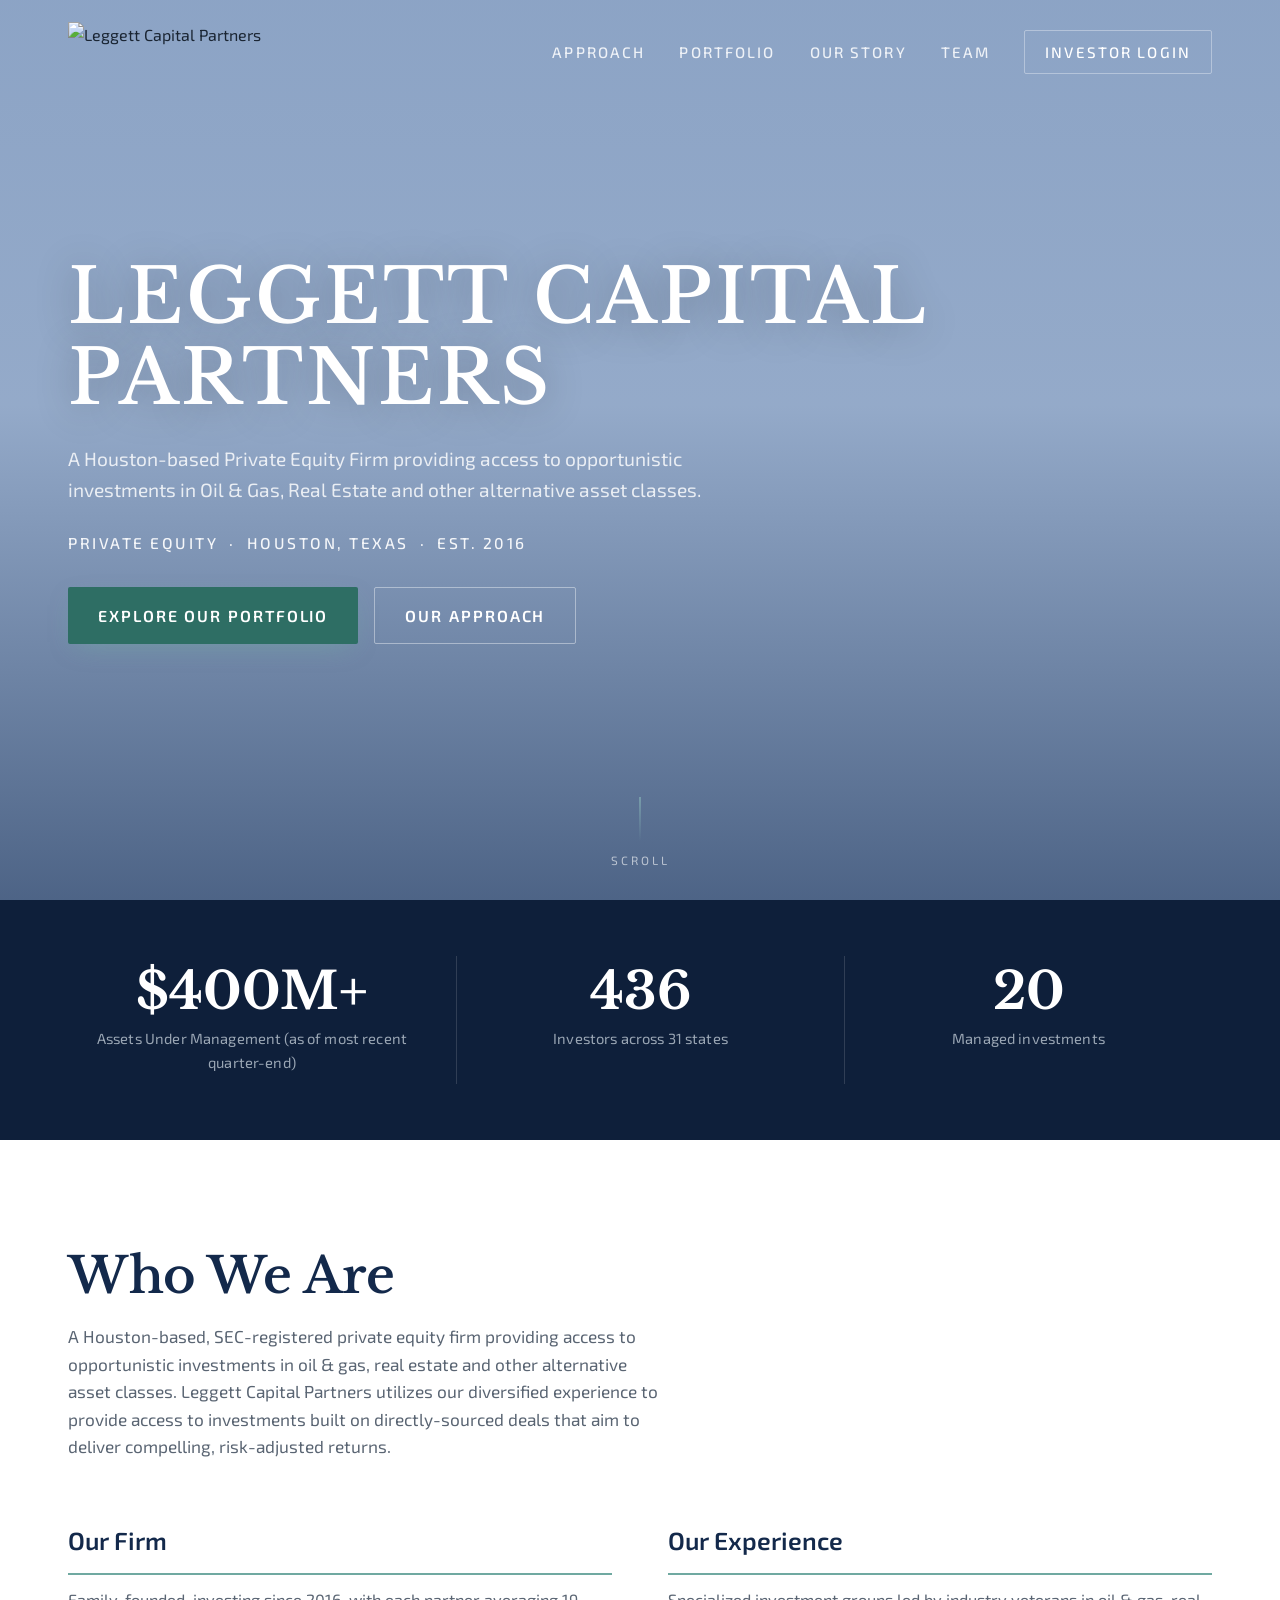
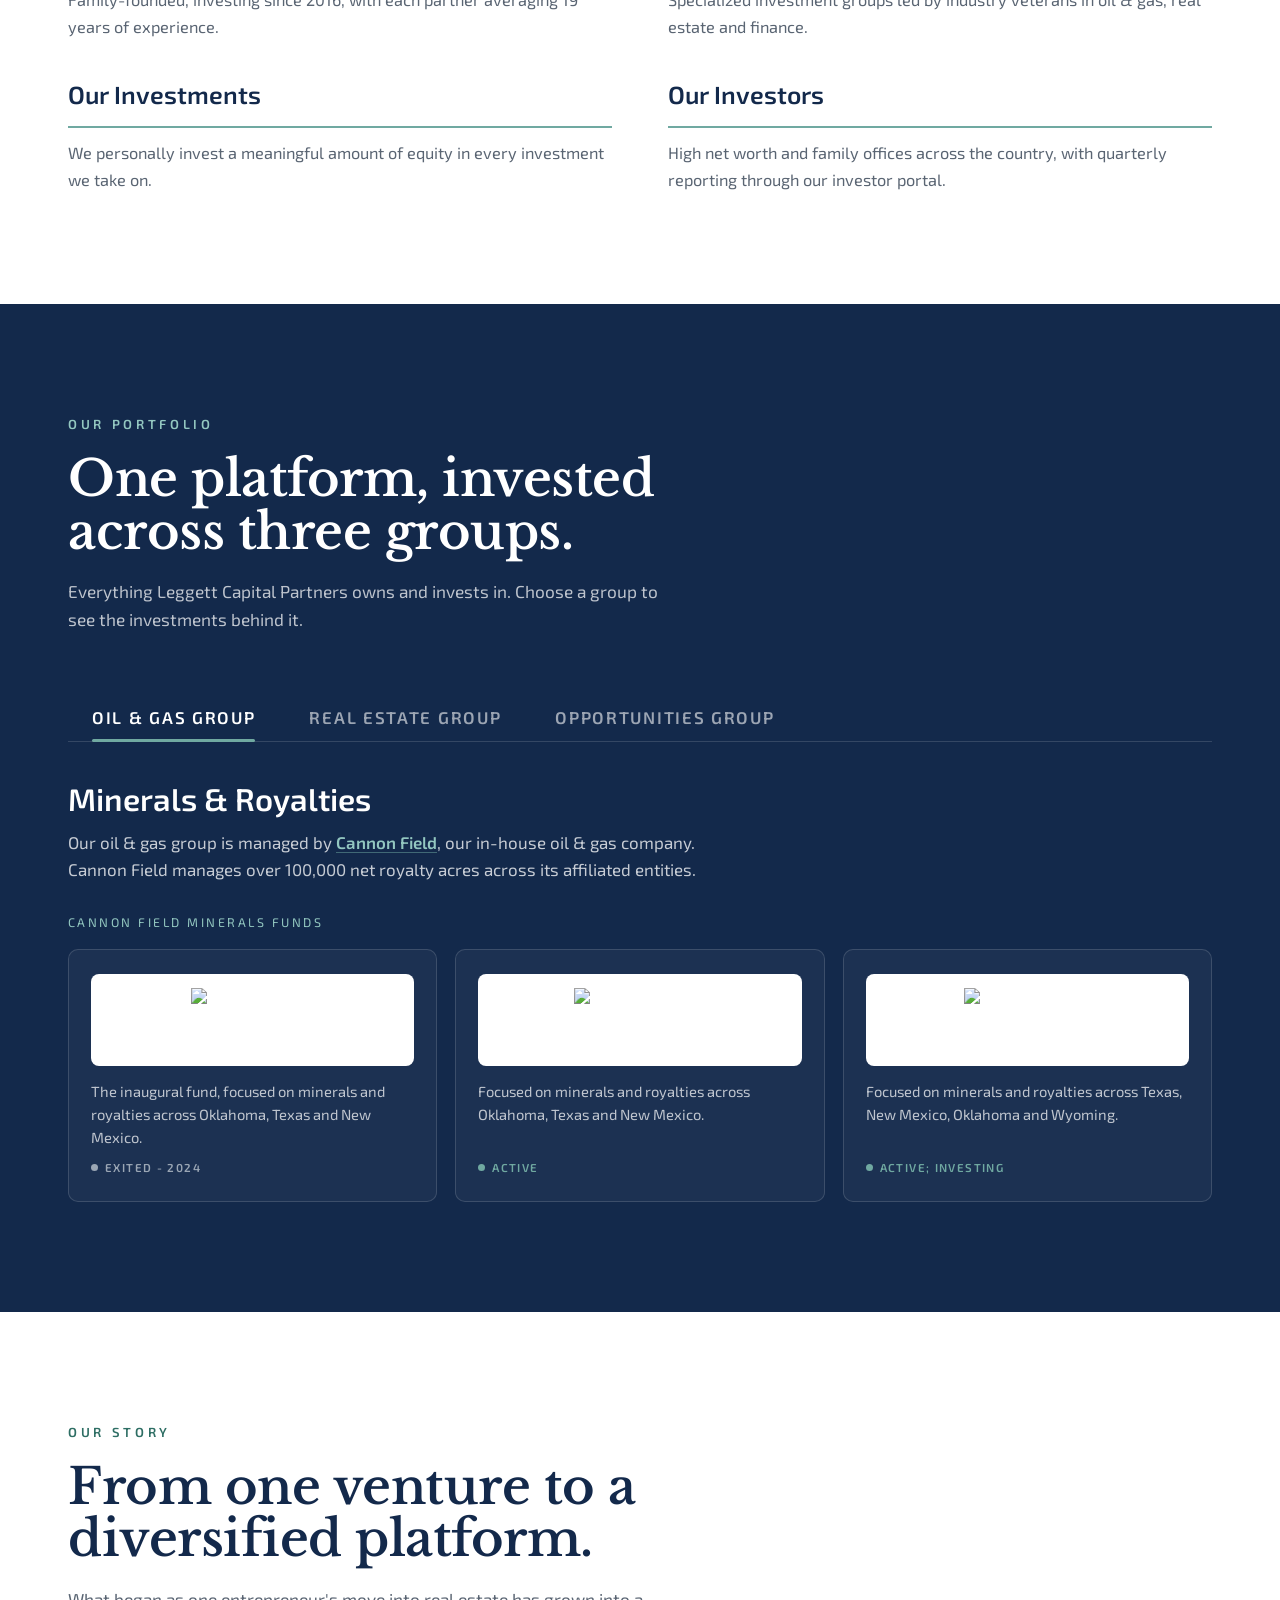
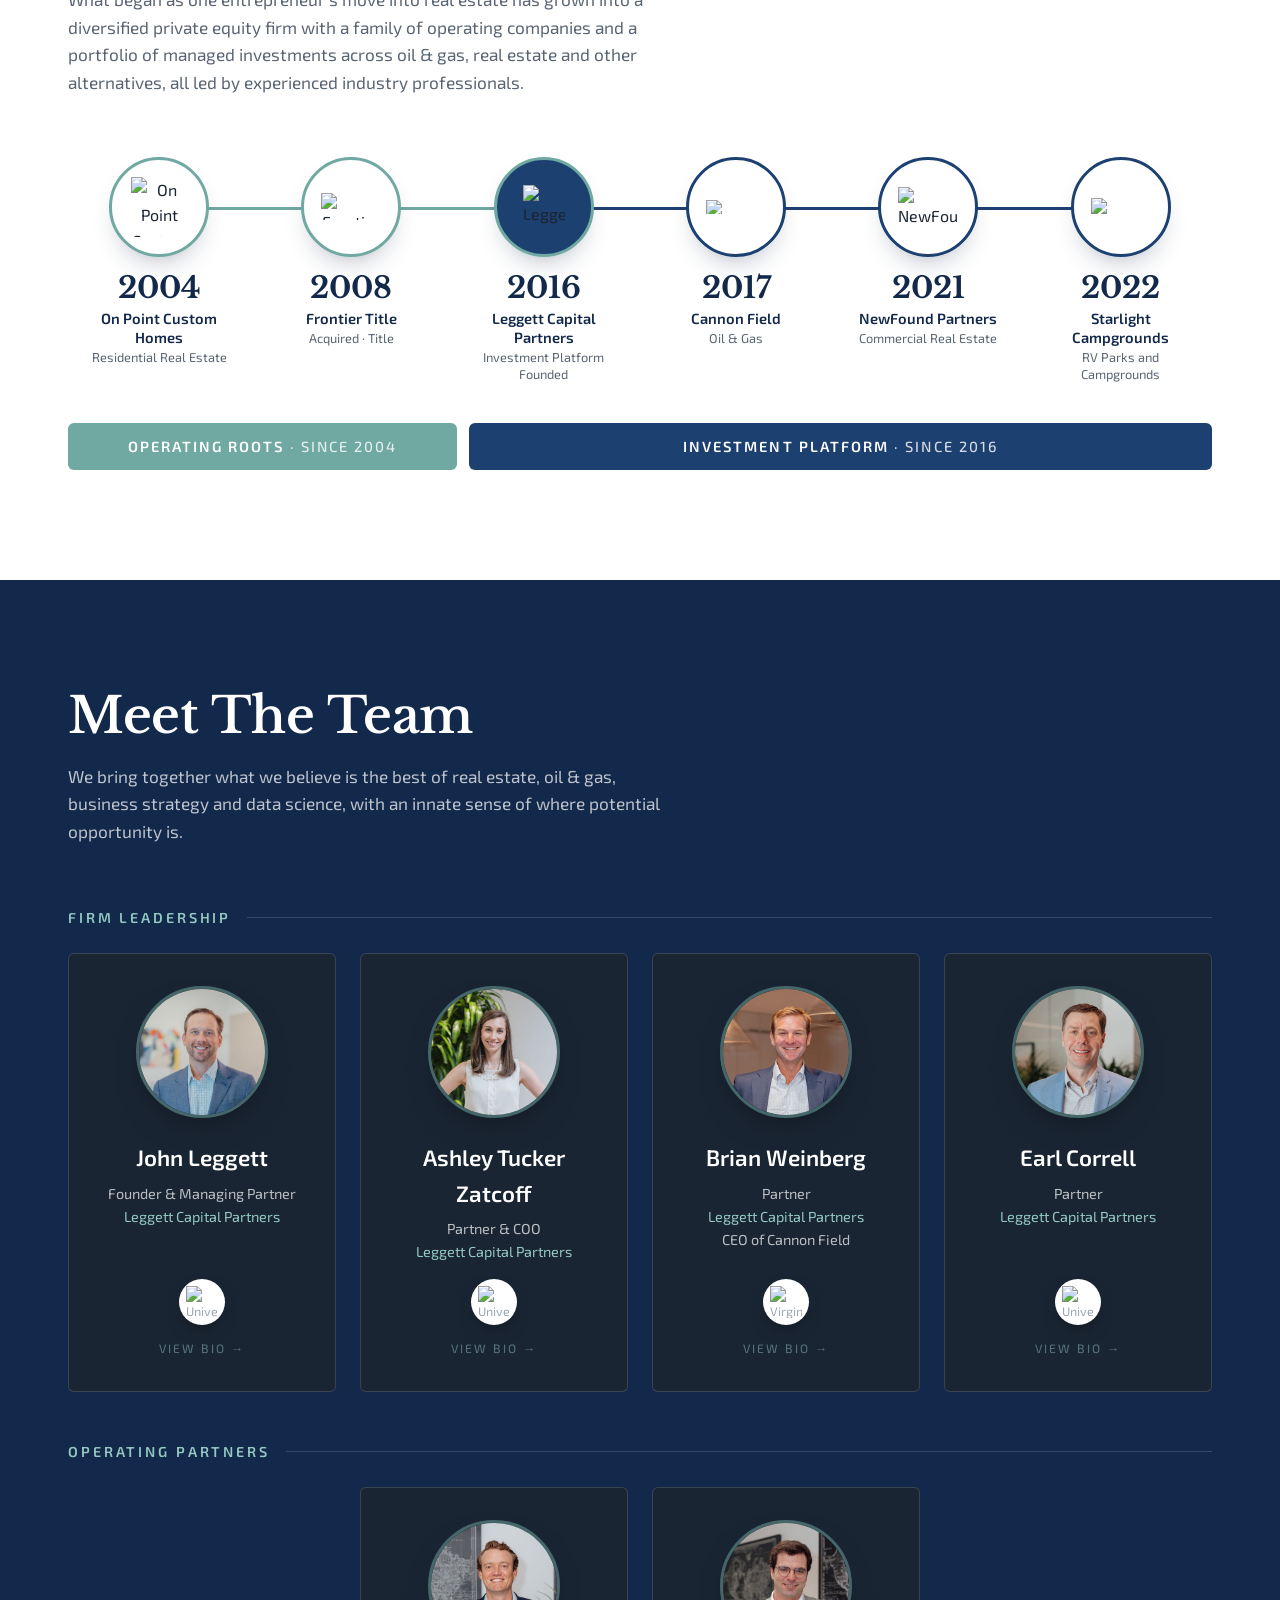
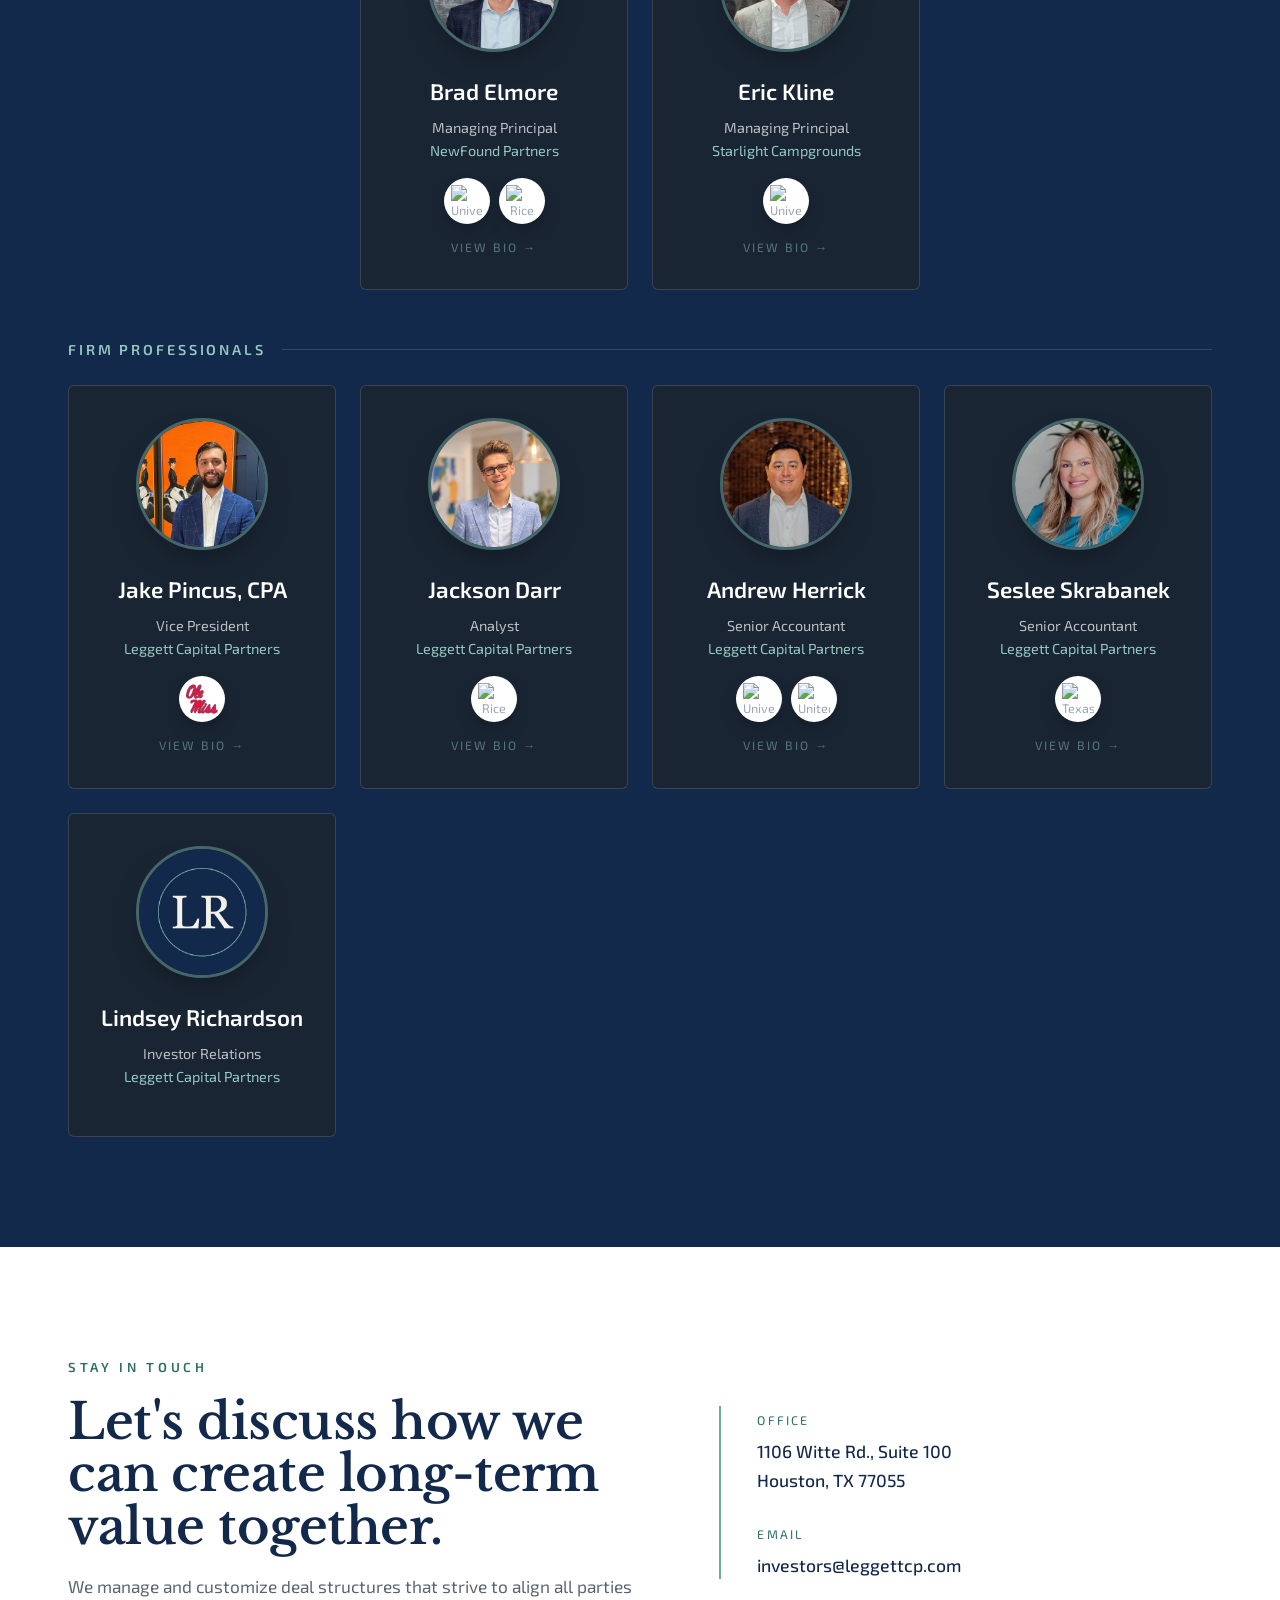
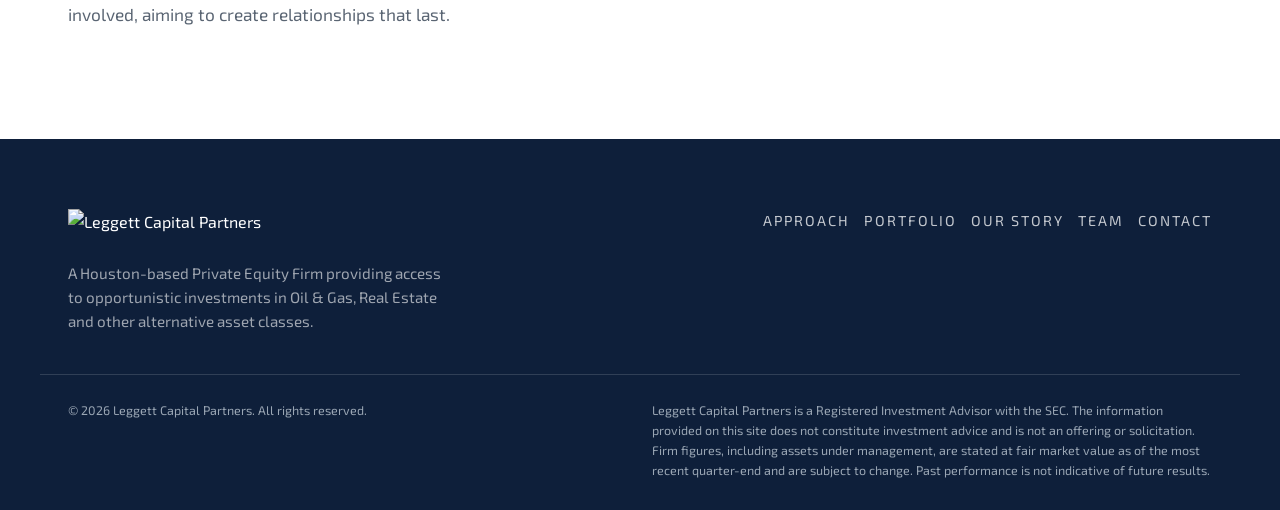
==== commit 0bddd86d: "Team: add Lindsey Richardson (Investor Relations) placeholder card Name/title card in Firm Professio" ====
--- a/index.html
+++ b/index.html
@@ -302,6 +302,7 @@
           <article class="member reveal" data-member="jackson" role="button" tabindex="0" aria-haspopup="dialog" aria-label="Jackson Darr, view bio"><div class="member__photo"><img src="assets/team/jackson-thumb.jpg" width="400" height="400" alt="Jackson Darr" loading="lazy" /></div><h3>Jackson Darr</h3><p>Analyst<br /><span>Leggett Capital Partners</span></p><div class="member__college" data-college></div><span class="member__more">View bio</span></article>
           <article class="member reveal" data-member="andrew" role="button" tabindex="0" aria-haspopup="dialog" aria-label="Andrew Herrick, view bio"><div class="member__photo"><img src="assets/team/andrew-thumb.jpg" width="400" height="400" alt="Andrew Herrick" loading="lazy" /></div><h3>Andrew Herrick</h3><p>Senior Accountant<br /><span>Leggett Capital Partners</span></p><div class="member__college" data-college></div><span class="member__more">View bio</span></article>
           <article class="member reveal" data-member="seslee" role="button" tabindex="0" aria-haspopup="dialog" aria-label="Seslee Skrabanek, view bio"><div class="member__photo"><img src="assets/team/seslee-thumb.jpg" width="400" height="400" alt="Seslee Skrabanek" loading="lazy" /></div><h3>Seslee Skrabanek</h3><p>Senior Accountant<br /><span>Leggett Capital Partners</span></p><div class="member__college" data-college></div><span class="member__more">View bio</span></article>
+          <article class="member reveal" data-member="lindsey" aria-label="Lindsey Richardson"><div class="member__photo"><img src="assets/team/lindsey-thumb.jpg" width="400" height="400" alt="Lindsey Richardson" loading="lazy" /></div><h3>Lindsey Richardson</h3><p>Investor Relations<br /><span>Leggett Capital Partners</span></p><div class="member__college" data-college></div></article>
         </div>
       </div>
     </div>
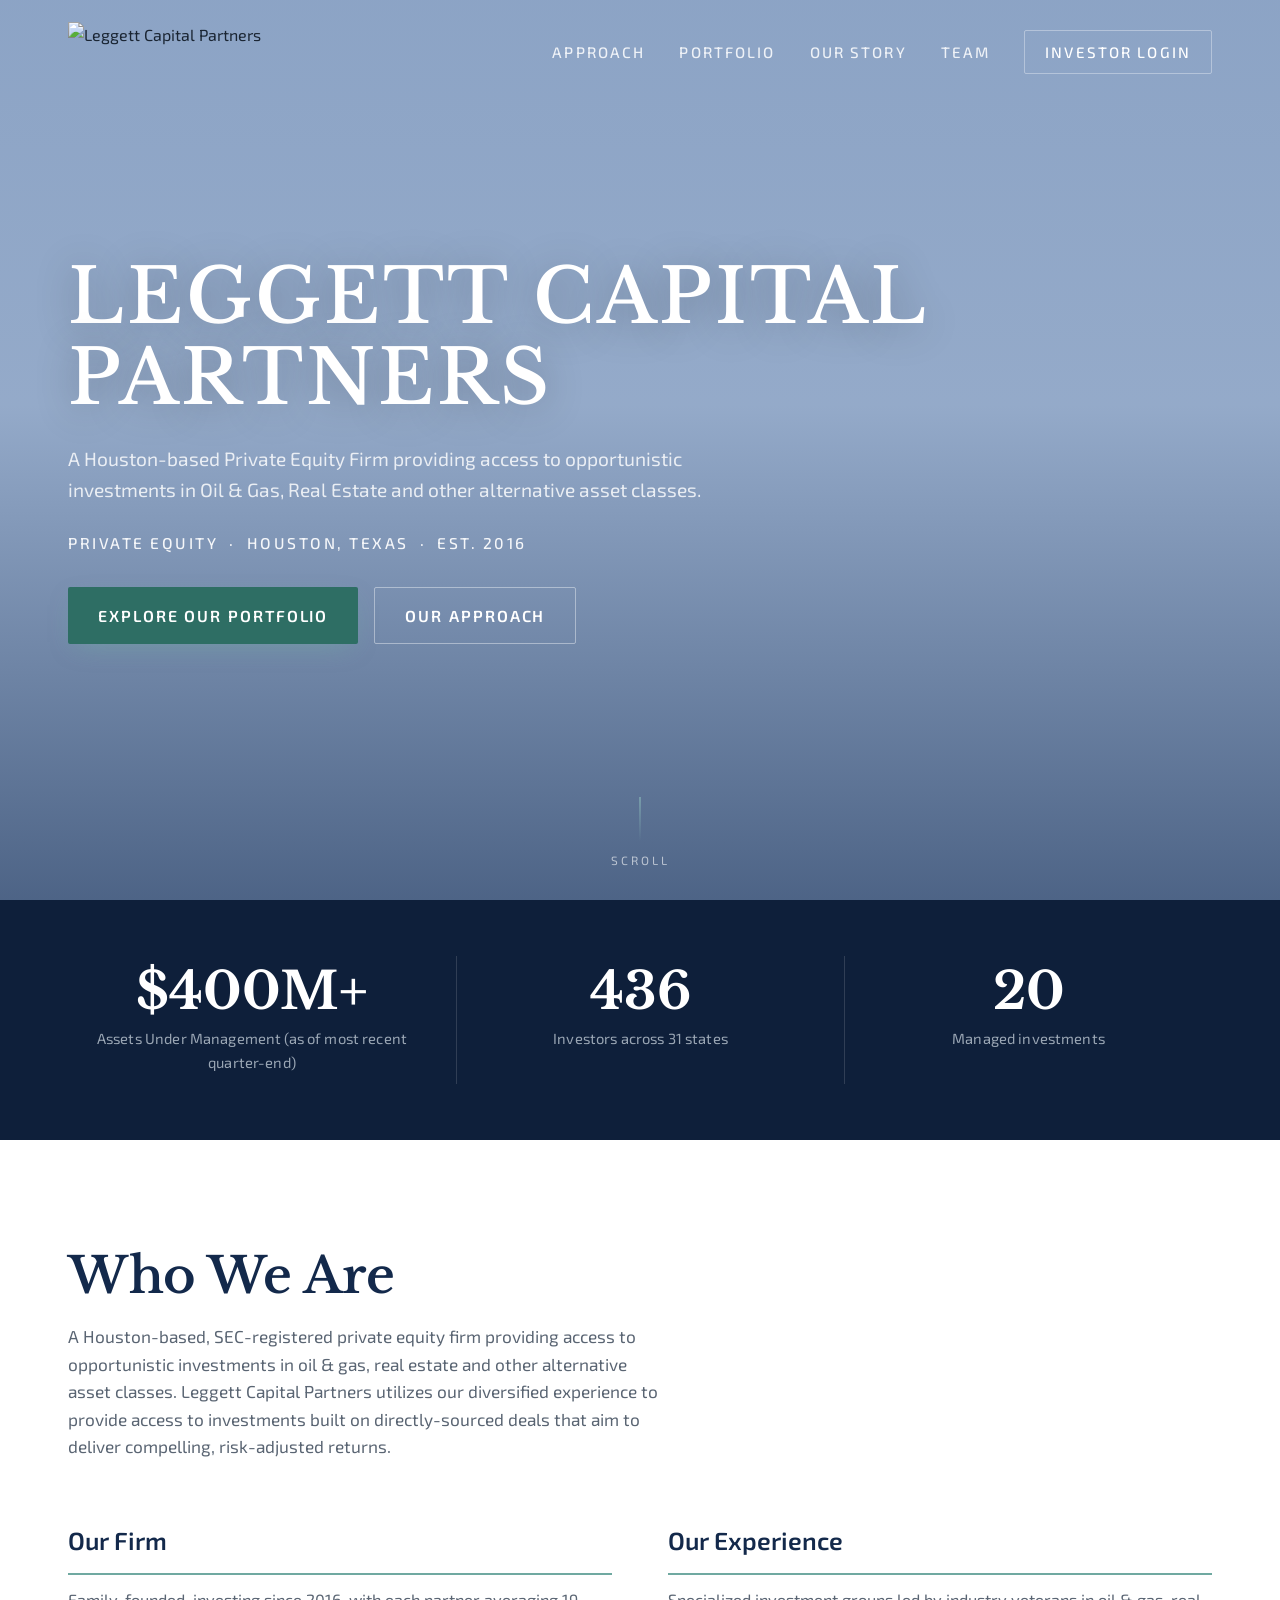
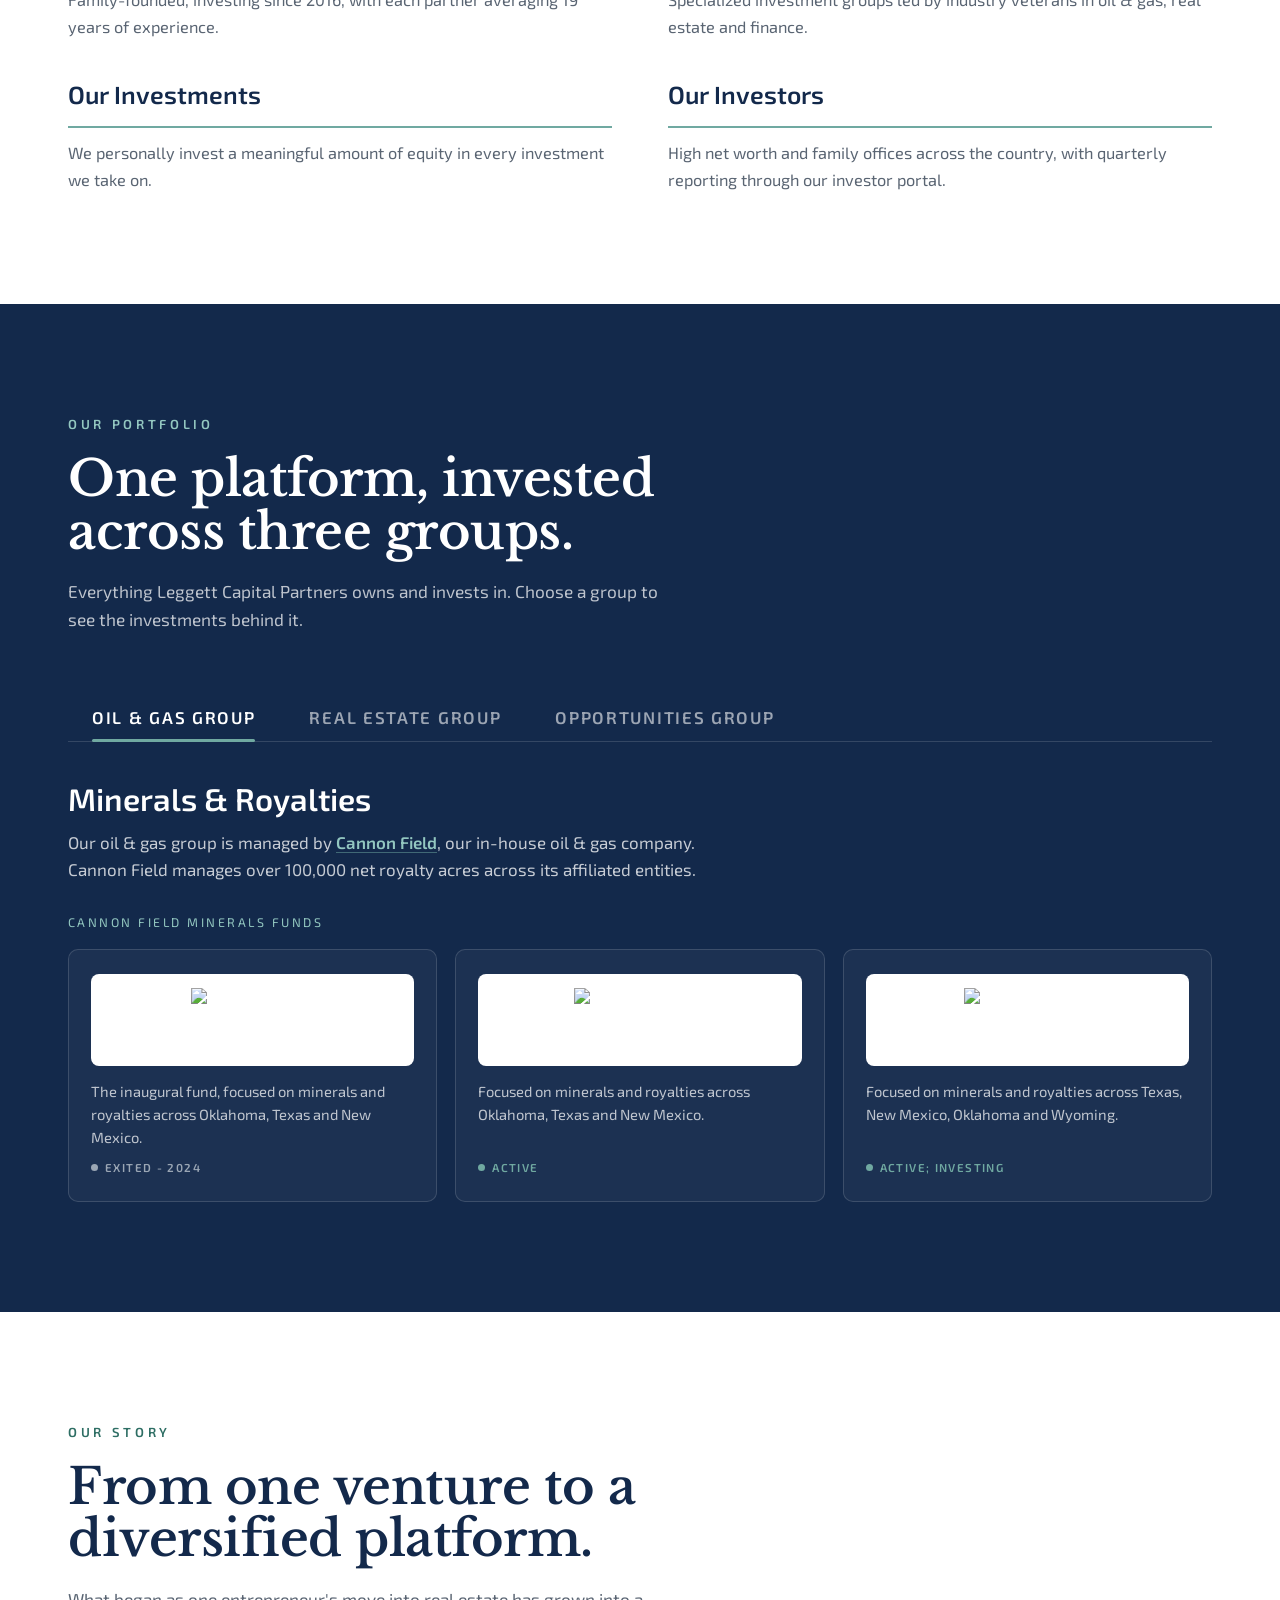
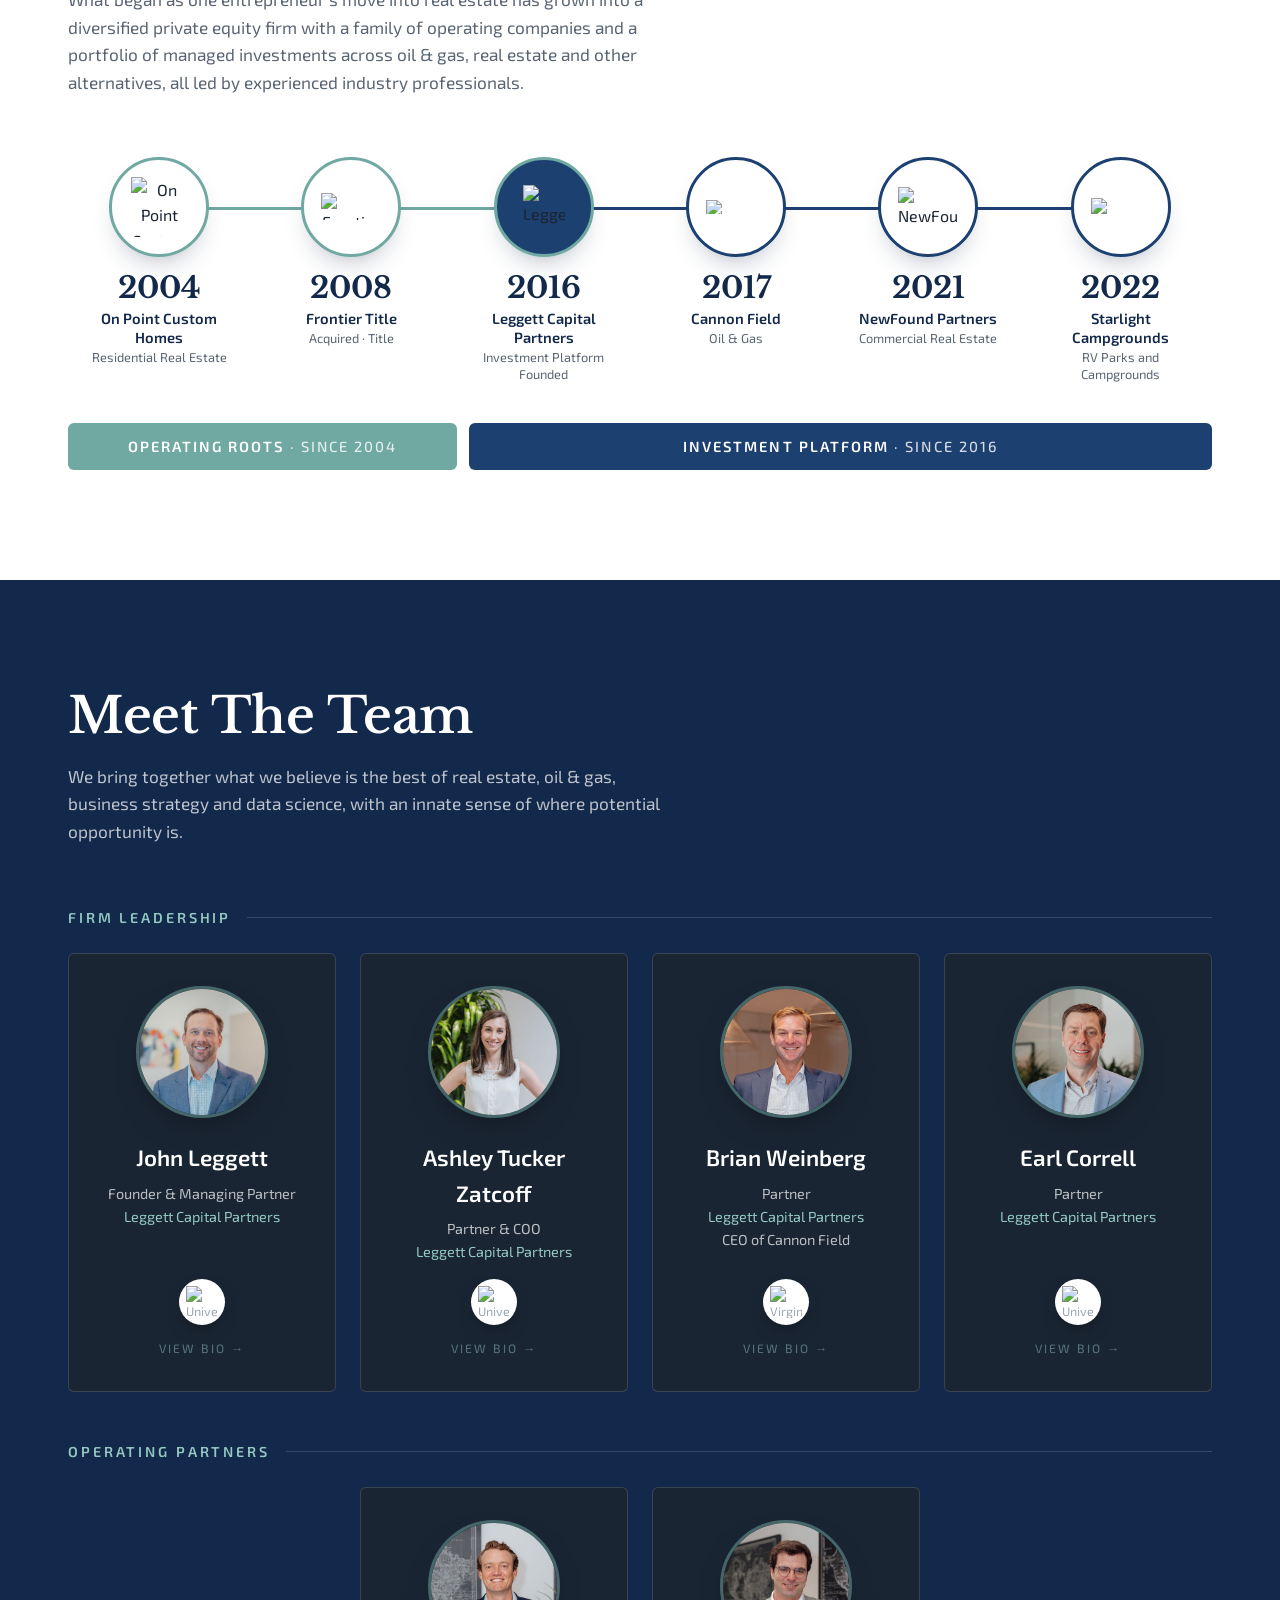
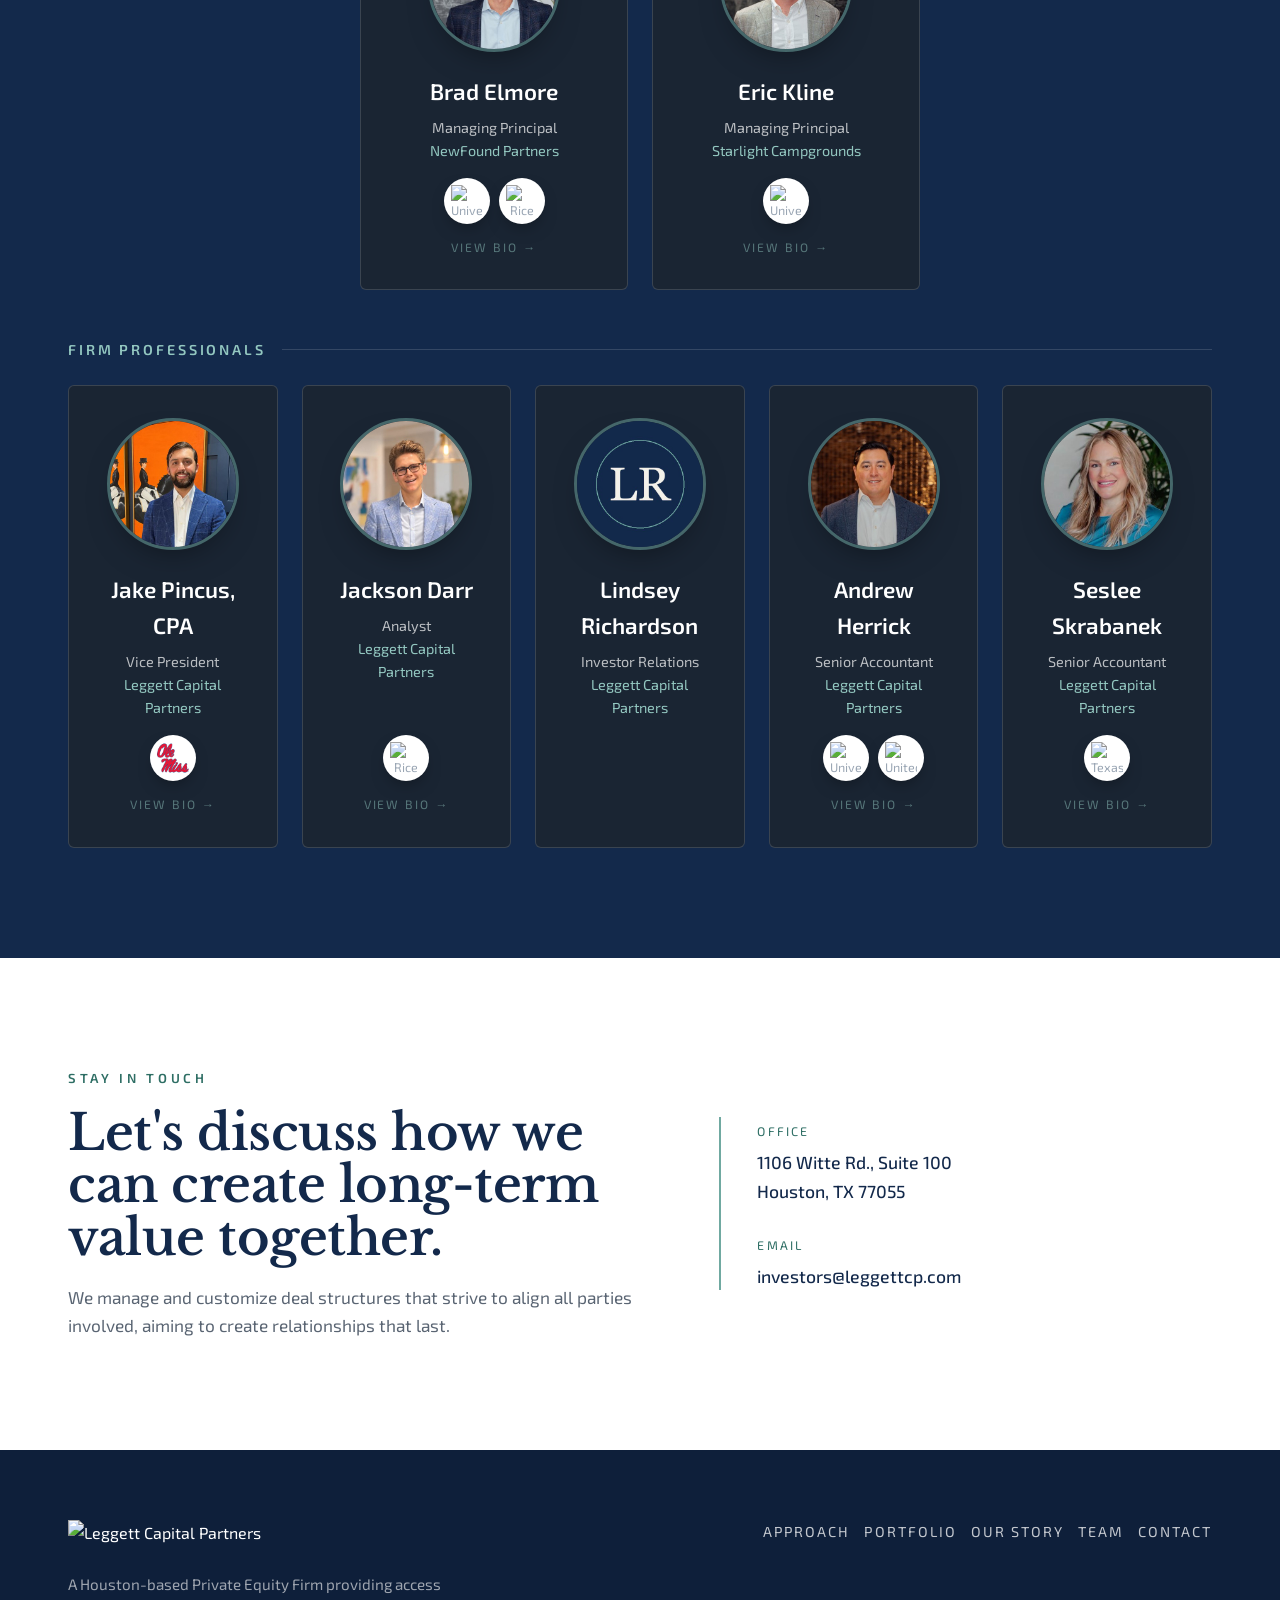
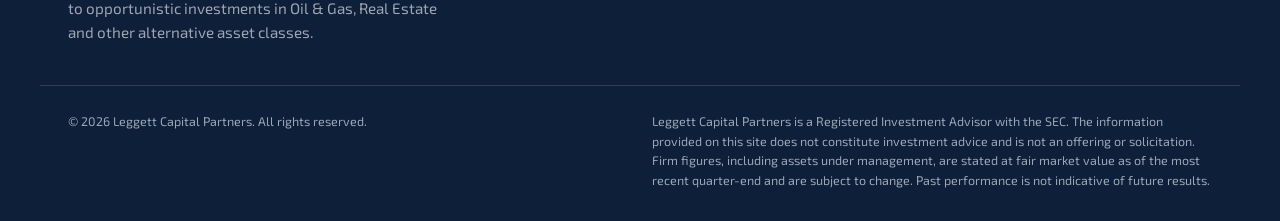
==== commit 6d996144: "Team: move Lindsey between Jackson and Andrew; 5-up Firm Professionals row Co-Authored-By: Claude Op" ====
--- a/index.html
+++ b/index.html
@@ -50,7 +50,7 @@
 <link rel="preconnect" href="https://fonts.googleapis.com" />
 <link rel="preconnect" href="https://fonts.gstatic.com" crossorigin />
 <link href="https://fonts.googleapis.com/css2?family=Exo+2:wght@300;400;500;600;700&family=Libre+Baskerville:wght@400;700&display=swap" rel="stylesheet" />
-<link rel="stylesheet" href="styles.css?v=20261029d" />
+<link rel="stylesheet" href="styles.css?v=20261113a" />
 <link rel="preload" as="image" href="assets/hero-skyline.jpg" fetchpriority="high" />
 </head>
 <body>
@@ -300,10 +300,9 @@
         <div class="team-grid team-grid--corp">
           <article class="member reveal" data-member="jake" role="button" tabindex="0" aria-haspopup="dialog" aria-label="Jake Pincus, view bio"><div class="member__photo"><img src="assets/team/jake-thumb.jpg" width="400" height="400" alt="Jake Pincus" loading="lazy" /></div><h3>Jake Pincus, CPA</h3><p>Vice President<br /><span>Leggett Capital Partners</span></p><div class="member__college" data-college></div><span class="member__more">View bio</span></article>
           <article class="member reveal" data-member="jackson" role="button" tabindex="0" aria-haspopup="dialog" aria-label="Jackson Darr, view bio"><div class="member__photo"><img src="assets/team/jackson-thumb.jpg" width="400" height="400" alt="Jackson Darr" loading="lazy" /></div><h3>Jackson Darr</h3><p>Analyst<br /><span>Leggett Capital Partners</span></p><div class="member__college" data-college></div><span class="member__more">View bio</span></article>
+          <article class="member reveal" data-member="lindsey" aria-label="Lindsey Richardson"><div class="member__photo"><img src="assets/team/lindsey-thumb.jpg" width="400" height="400" alt="Lindsey Richardson" loading="lazy" /></div><h3>Lindsey Richardson</h3><p>Investor Relations<br /><span>Leggett Capital Partners</span></p><div class="member__college" data-college></div></article>
           <article class="member reveal" data-member="andrew" role="button" tabindex="0" aria-haspopup="dialog" aria-label="Andrew Herrick, view bio"><div class="member__photo"><img src="assets/team/andrew-thumb.jpg" width="400" height="400" alt="Andrew Herrick" loading="lazy" /></div><h3>Andrew Herrick</h3><p>Senior Accountant<br /><span>Leggett Capital Partners</span></p><div class="member__college" data-college></div><span class="member__more">View bio</span></article>
-          <article class="member reveal" data-member="seslee" role="button" tabindex="0" aria-haspopup="dialog" aria-label="Seslee Skrabanek, view bio"><div class="member__photo"><img src="assets/team/seslee-thumb.jpg" width="400" height="400" alt="Seslee Skrabanek" loading="lazy" /></div><h3>Seslee Skrabanek</h3><p>Senior Accountant<br /><span>Leggett Capital Partners</span></p><div class="member__college" data-college></div><span class="member__more">View bio</span></article>
-          <article class="member reveal" data-member="lindsey" aria-label="Lindsey Richardson"><div class="member__photo"><img src="assets/team/lindsey-thumb.jpg" width="400" height="400" alt="Lindsey Richardson" loading="lazy" /></div><h3>Lindsey Richardson</h3><p>Investor Relations<br /><span>Leggett Capital Partners</span></p><div class="member__college" data-college></div></article>
-        </div>
+          <article class="member reveal" data-member="seslee" role="button" tabindex="0" aria-haspopup="dialog" aria-label="Seslee Skrabanek, view bio"><div class="member__photo"><img src="assets/team/seslee-thumb.jpg" width="400" height="400" alt="Seslee Skrabanek" loading="lazy" /></div><h3>Seslee Skrabanek</h3><p>Senior Accountant<br /><span>Leggett Capital Partners</span></p><div class="member__college" data-college></div><span class="member__more">View bio</span></article>        </div>
       </div>
     </div>
   </div>
--- a/styles.css
+++ b/styles.css
@@ -310,7 +310,7 @@
 .team-grid--lead{grid-template-columns:repeat(4,1fr)}
 .team-grid--ops{grid-template-columns:repeat(4,1fr)}
 .team-grid--ops .member:first-child{grid-column-start:2}
-.team-grid--corp{grid-template-columns:repeat(4,1fr)}
+.team-grid--corp{grid-template-columns:repeat(5,1fr)}
 .member--static{cursor:default}
 .member--static:focus-visible{outline:none}
 .advisory{margin-top:58px;padding-top:42px;border-top:1px solid var(--line-dark);text-align:center}
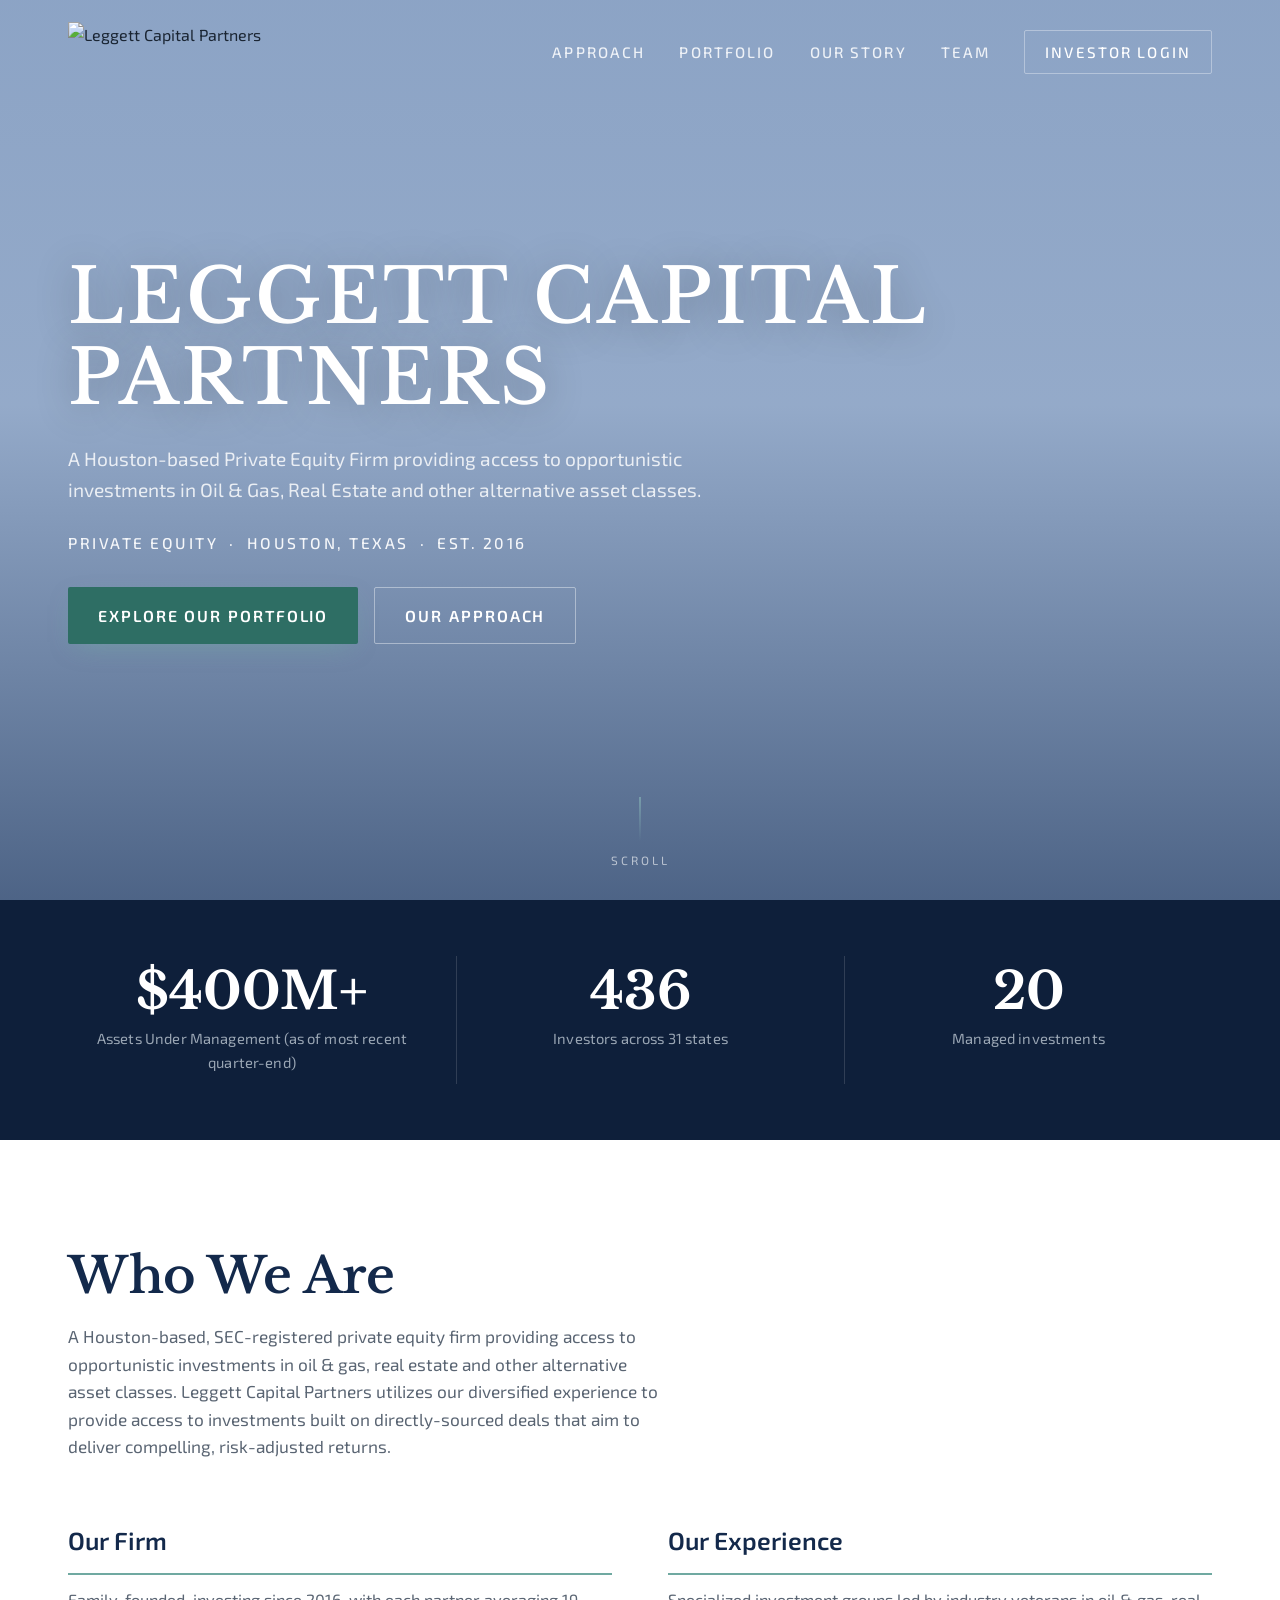
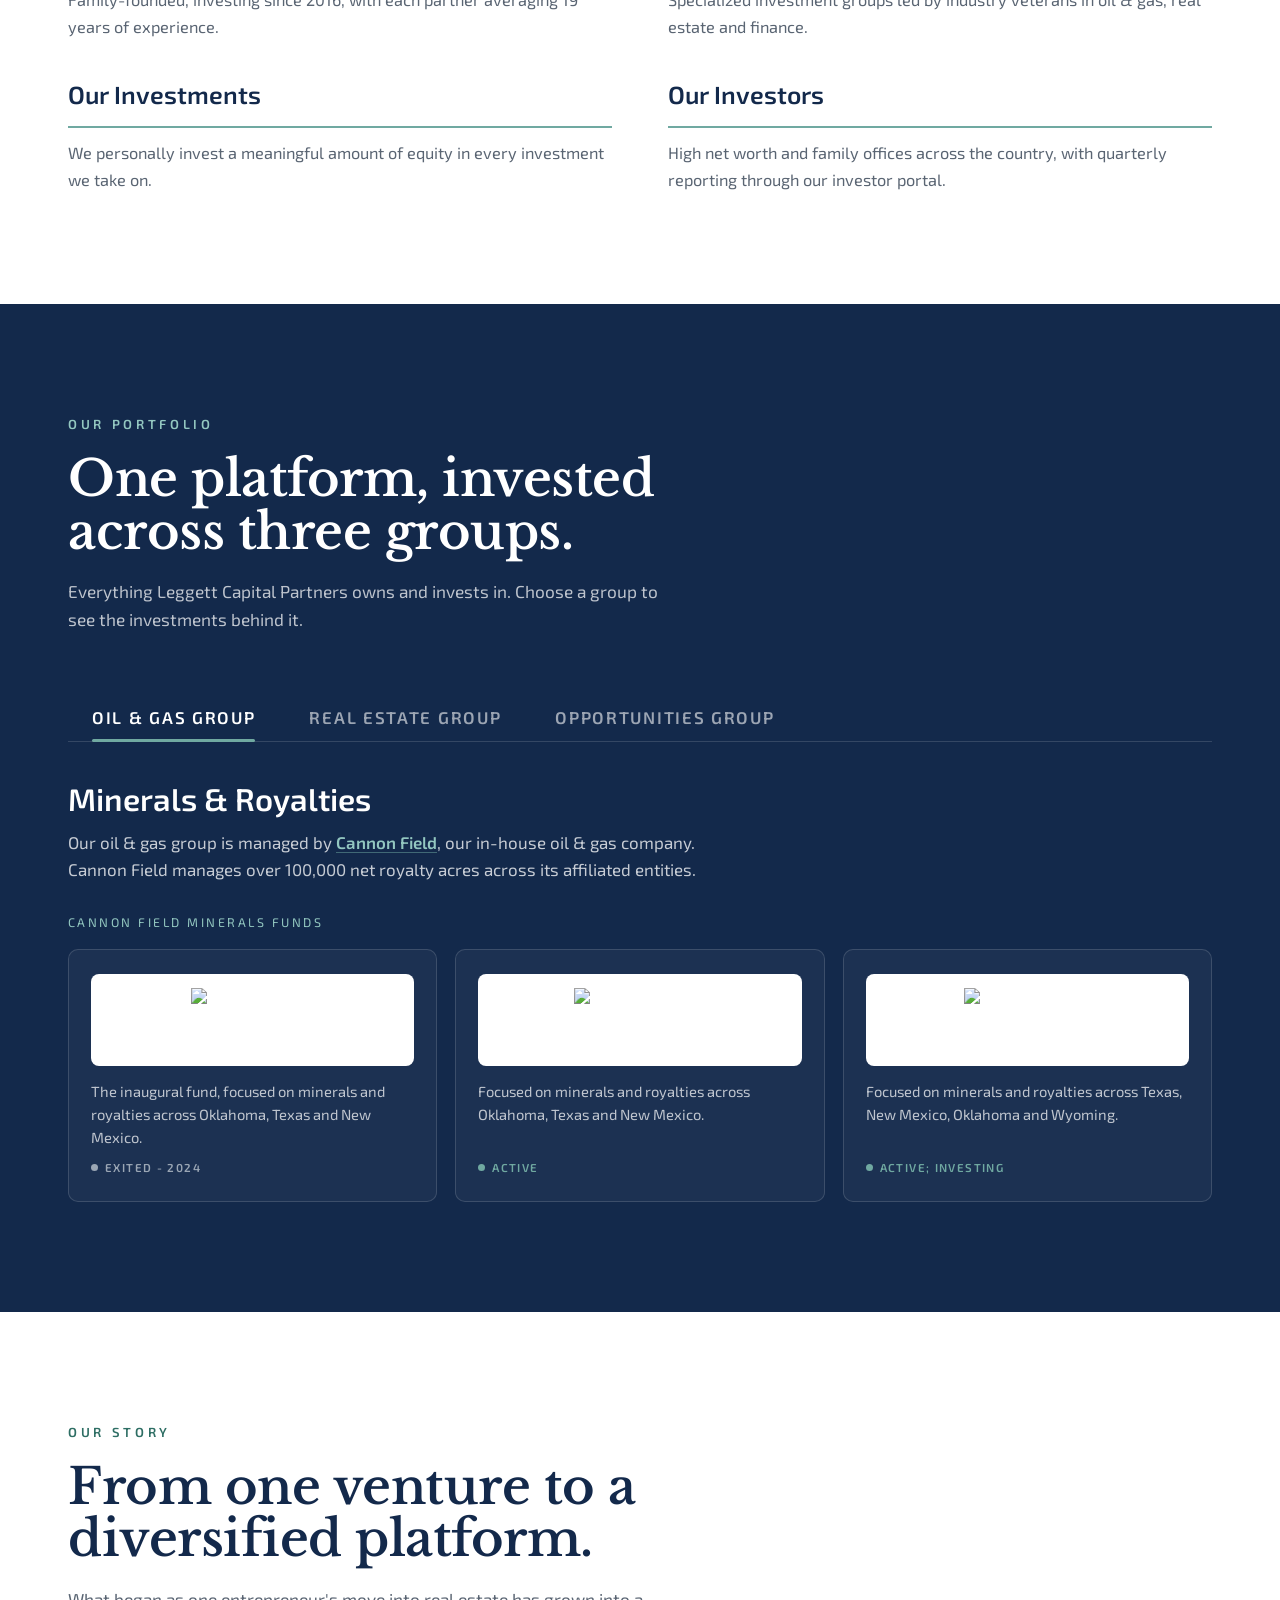
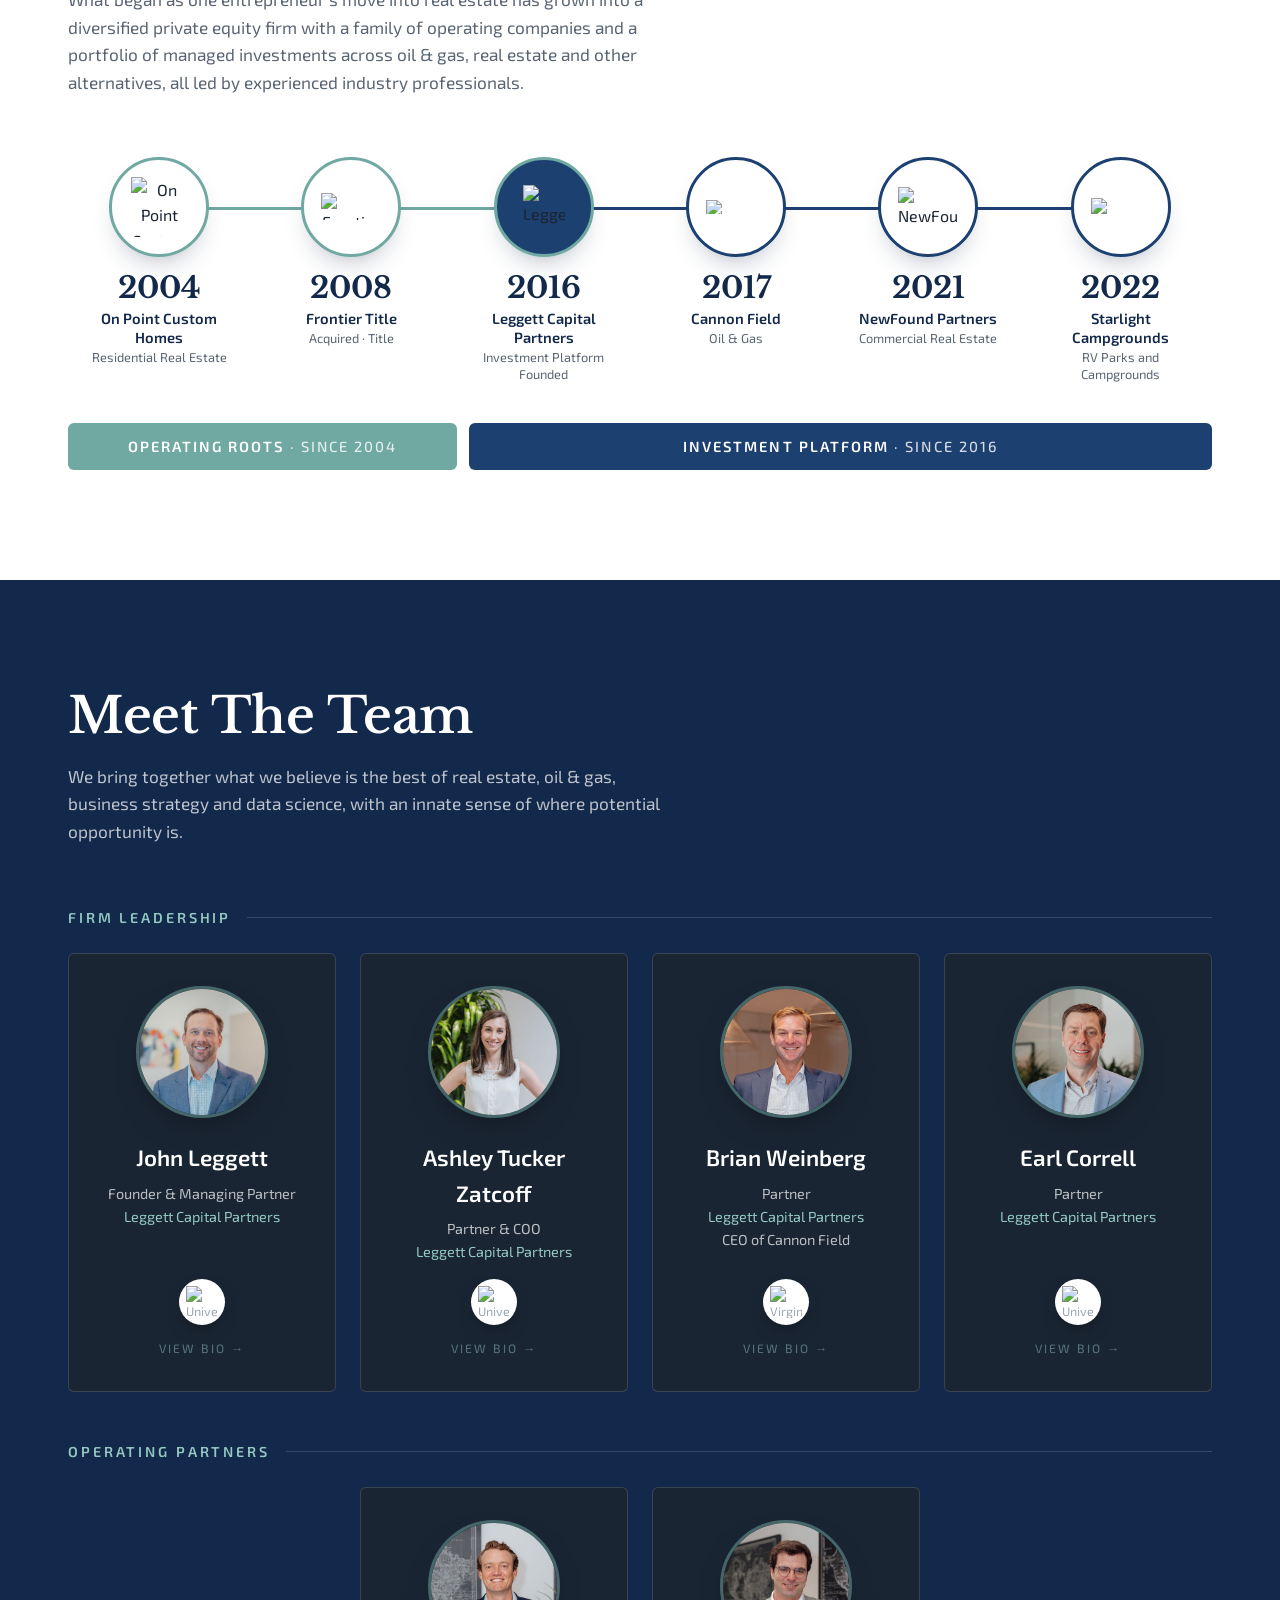
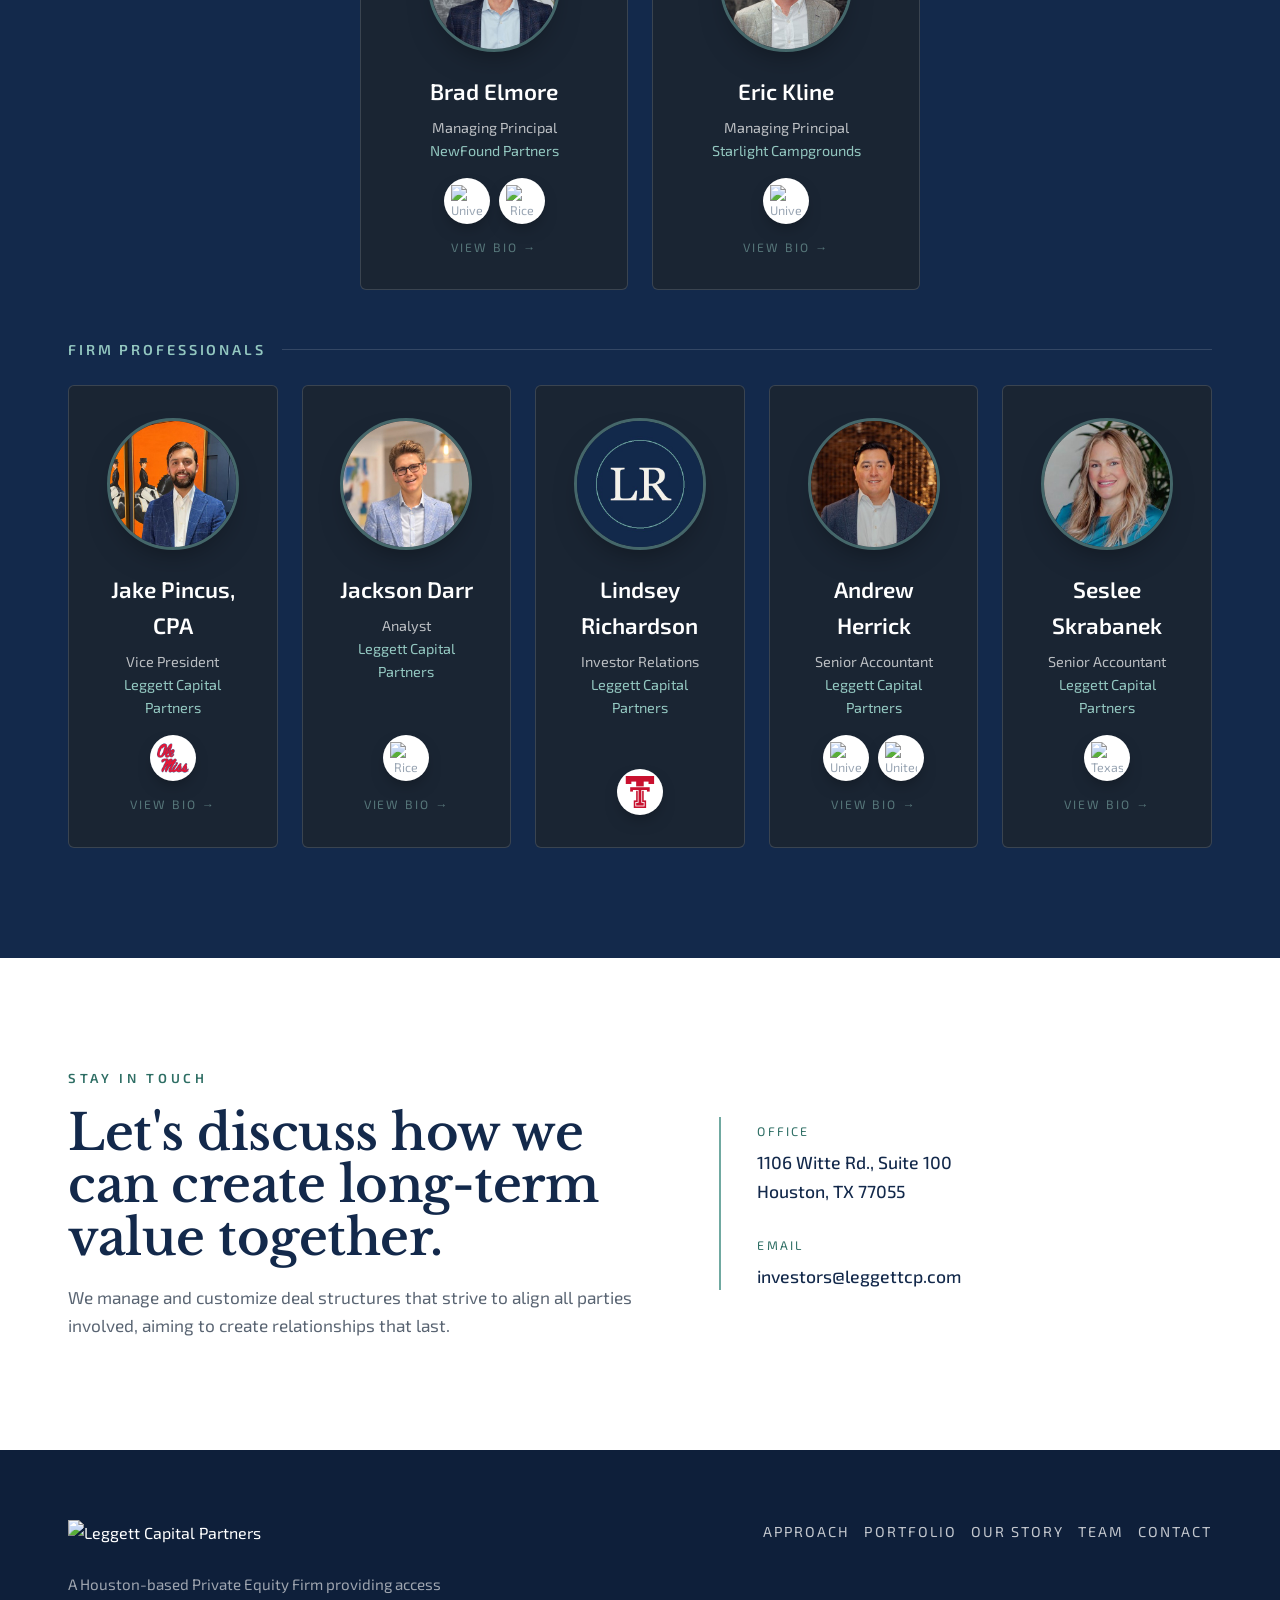
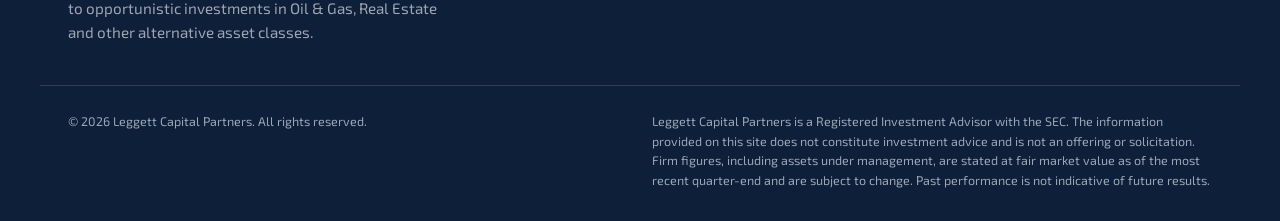
==== commit f21b4af5: "Team: add Texas Tech logo to Lindsey Richardson's card Co-Authored-By: Claude Opus 4.8 <noreply@anth" ====
--- a/index.html
+++ b/index.html
@@ -300,7 +300,7 @@
         <div class="team-grid team-grid--corp">
           <article class="member reveal" data-member="jake" role="button" tabindex="0" aria-haspopup="dialog" aria-label="Jake Pincus, view bio"><div class="member__photo"><img src="assets/team/jake-thumb.jpg" width="400" height="400" alt="Jake Pincus" loading="lazy" /></div><h3>Jake Pincus, CPA</h3><p>Vice President<br /><span>Leggett Capital Partners</span></p><div class="member__college" data-college></div><span class="member__more">View bio</span></article>
           <article class="member reveal" data-member="jackson" role="button" tabindex="0" aria-haspopup="dialog" aria-label="Jackson Darr, view bio"><div class="member__photo"><img src="assets/team/jackson-thumb.jpg" width="400" height="400" alt="Jackson Darr" loading="lazy" /></div><h3>Jackson Darr</h3><p>Analyst<br /><span>Leggett Capital Partners</span></p><div class="member__college" data-college></div><span class="member__more">View bio</span></article>
-          <article class="member reveal" data-member="lindsey" aria-label="Lindsey Richardson"><div class="member__photo"><img src="assets/team/lindsey-thumb.jpg" width="400" height="400" alt="Lindsey Richardson" loading="lazy" /></div><h3>Lindsey Richardson</h3><p>Investor Relations<br /><span>Leggett Capital Partners</span></p><div class="member__college" data-college></div></article>
+          <article class="member reveal" data-member="lindsey" aria-label="Lindsey Richardson"><div class="member__photo"><img src="assets/team/lindsey-thumb.jpg" width="400" height="400" alt="Lindsey Richardson" loading="lazy" /></div><h3>Lindsey Richardson</h3><p>Investor Relations<br /><span>Leggett Capital Partners</span></p><div class="member__college" data-college><span class="cchip"><img src="assets/colleges/texas-tech.png?v=20261113" alt="Texas Tech University" /></span></div></article>
           <article class="member reveal" data-member="andrew" role="button" tabindex="0" aria-haspopup="dialog" aria-label="Andrew Herrick, view bio"><div class="member__photo"><img src="assets/team/andrew-thumb.jpg" width="400" height="400" alt="Andrew Herrick" loading="lazy" /></div><h3>Andrew Herrick</h3><p>Senior Accountant<br /><span>Leggett Capital Partners</span></p><div class="member__college" data-college></div><span class="member__more">View bio</span></article>
           <article class="member reveal" data-member="seslee" role="button" tabindex="0" aria-haspopup="dialog" aria-label="Seslee Skrabanek, view bio"><div class="member__photo"><img src="assets/team/seslee-thumb.jpg" width="400" height="400" alt="Seslee Skrabanek" loading="lazy" /></div><h3>Seslee Skrabanek</h3><p>Senior Accountant<br /><span>Leggett Capital Partners</span></p><div class="member__college" data-college></div><span class="member__more">View bio</span></article>        </div>
       </div>
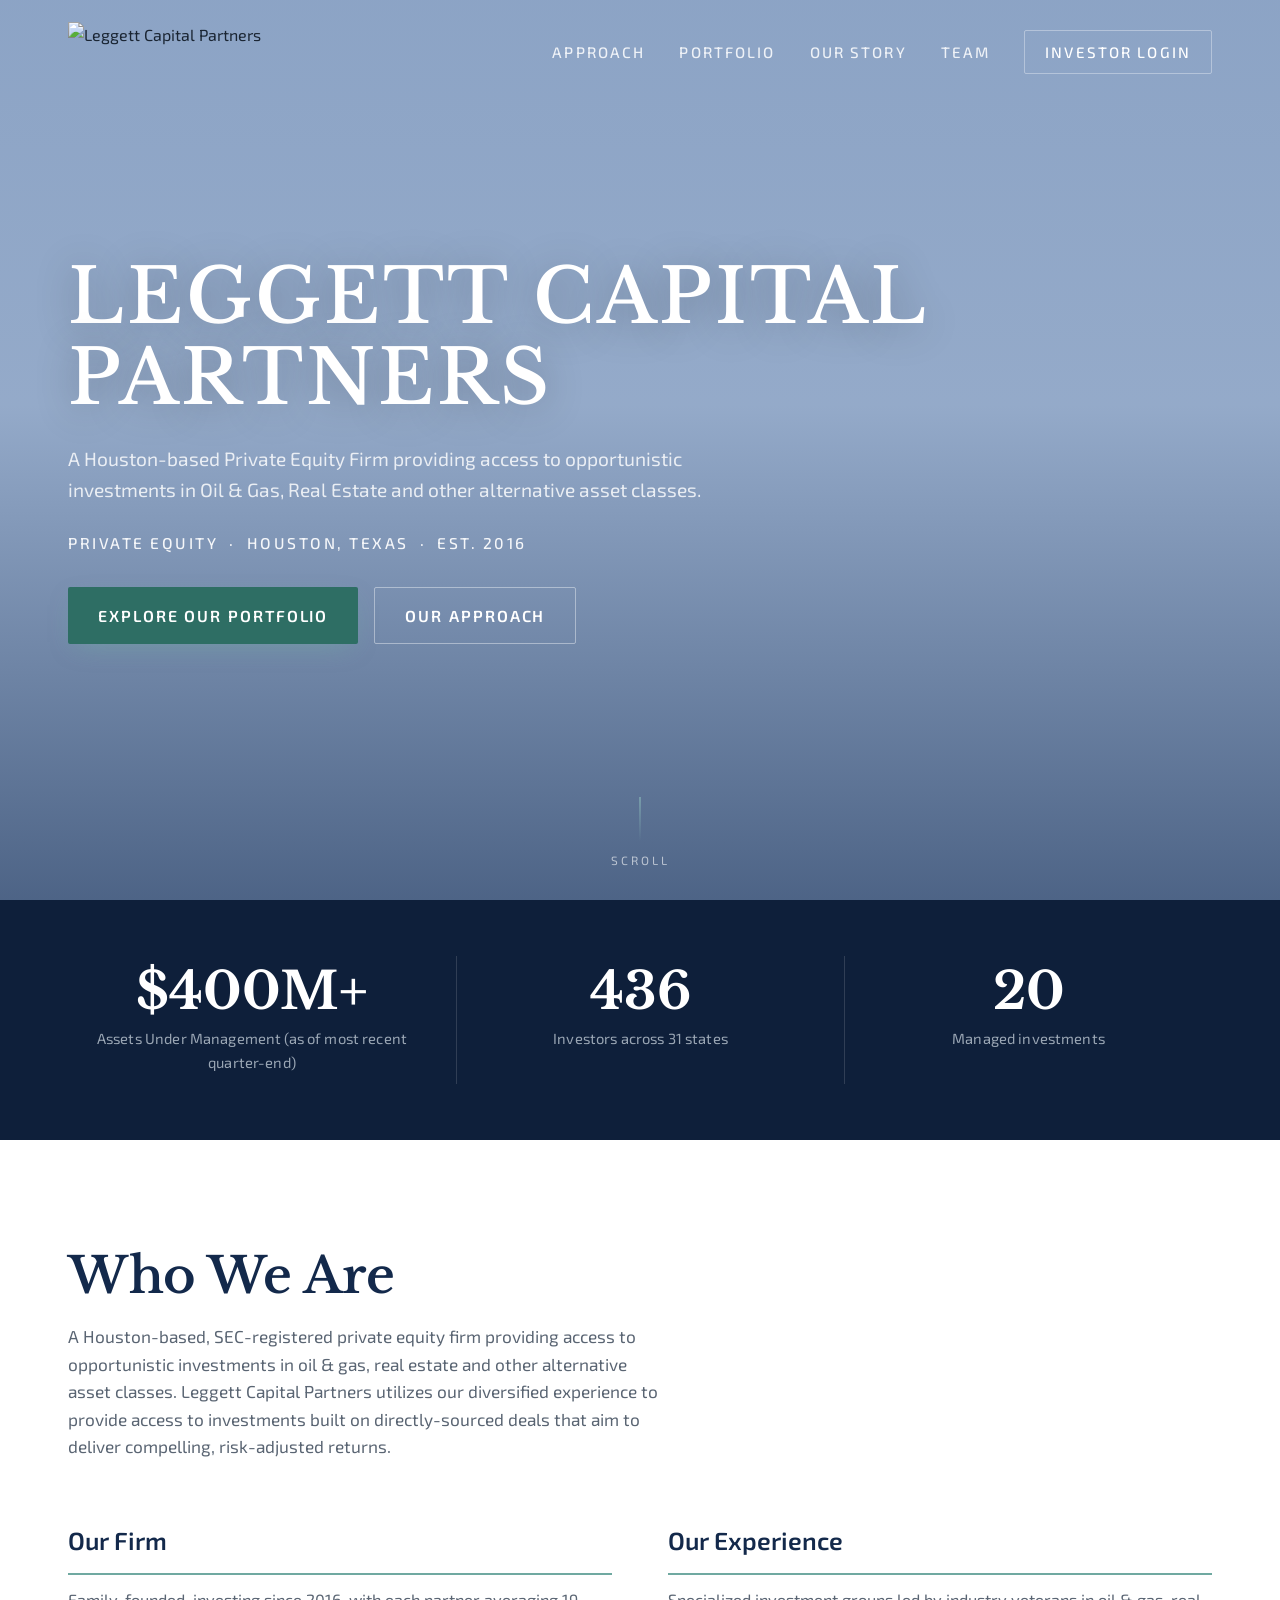
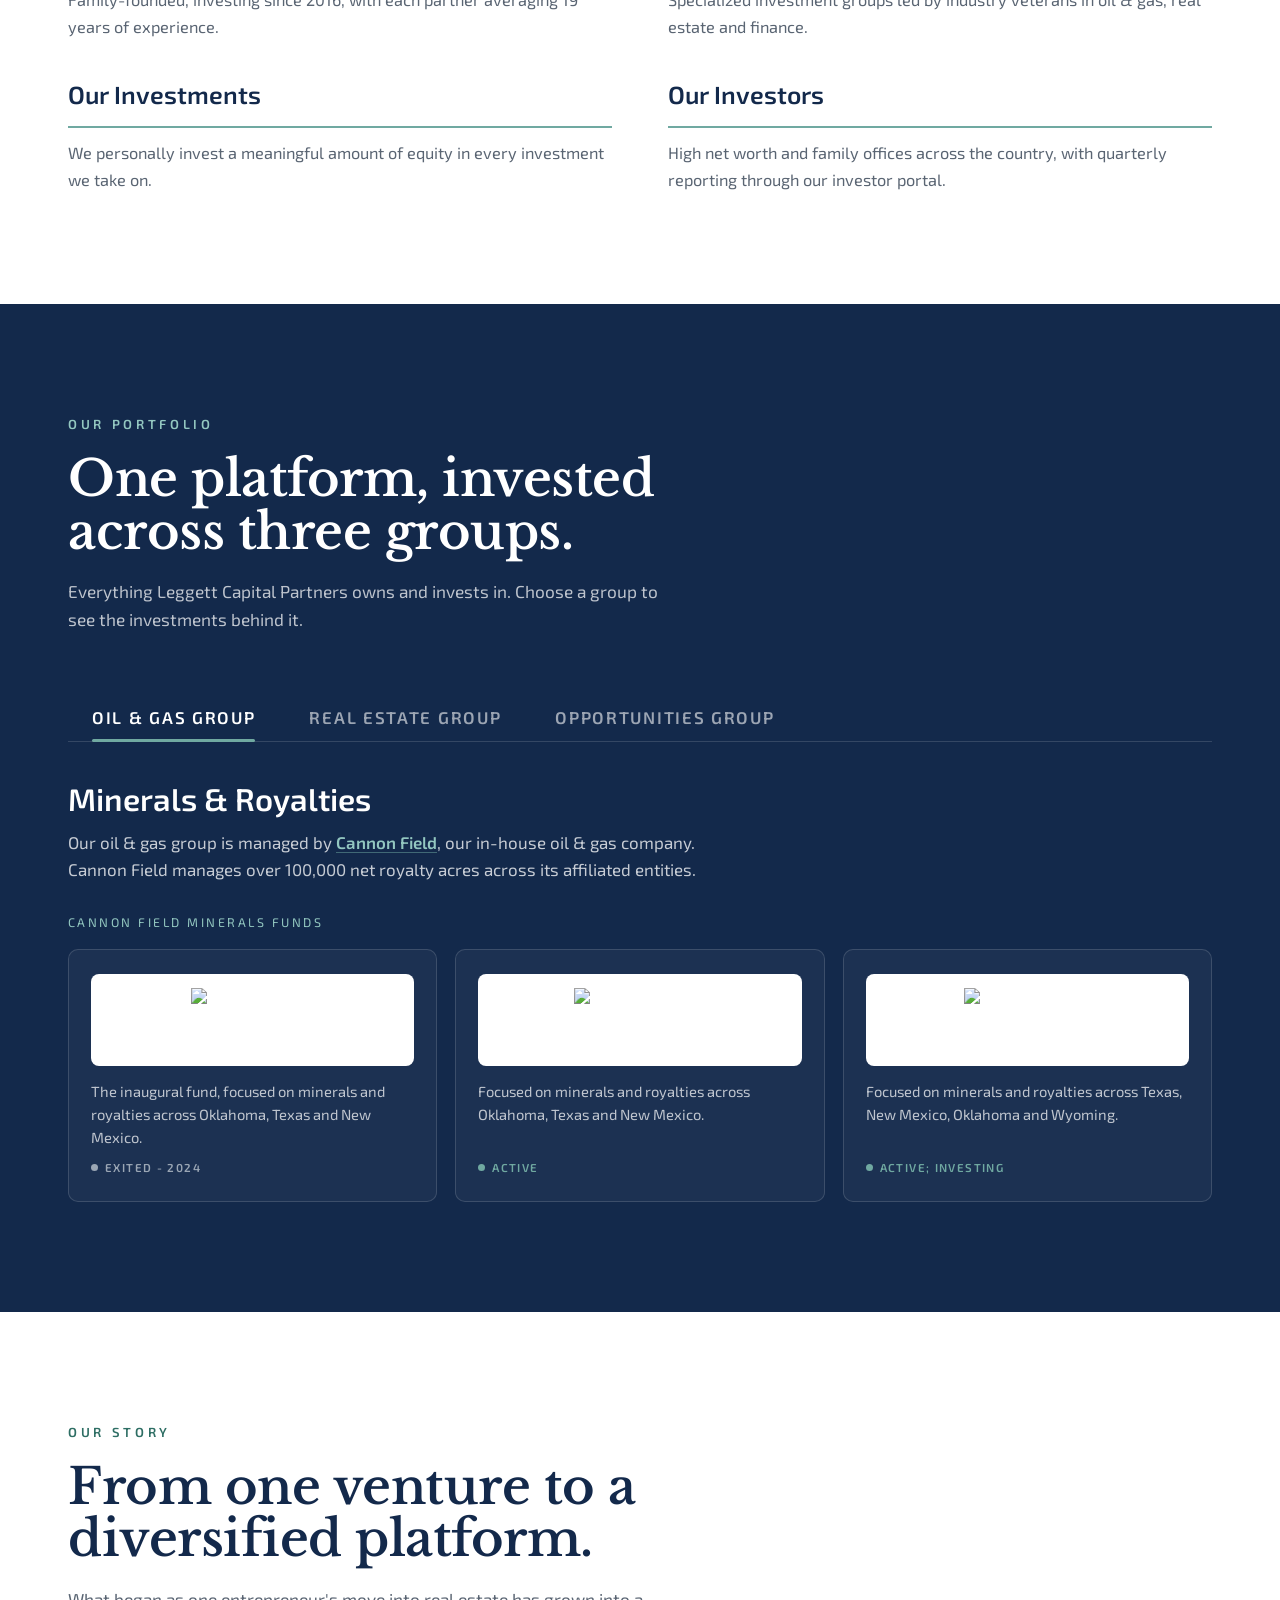
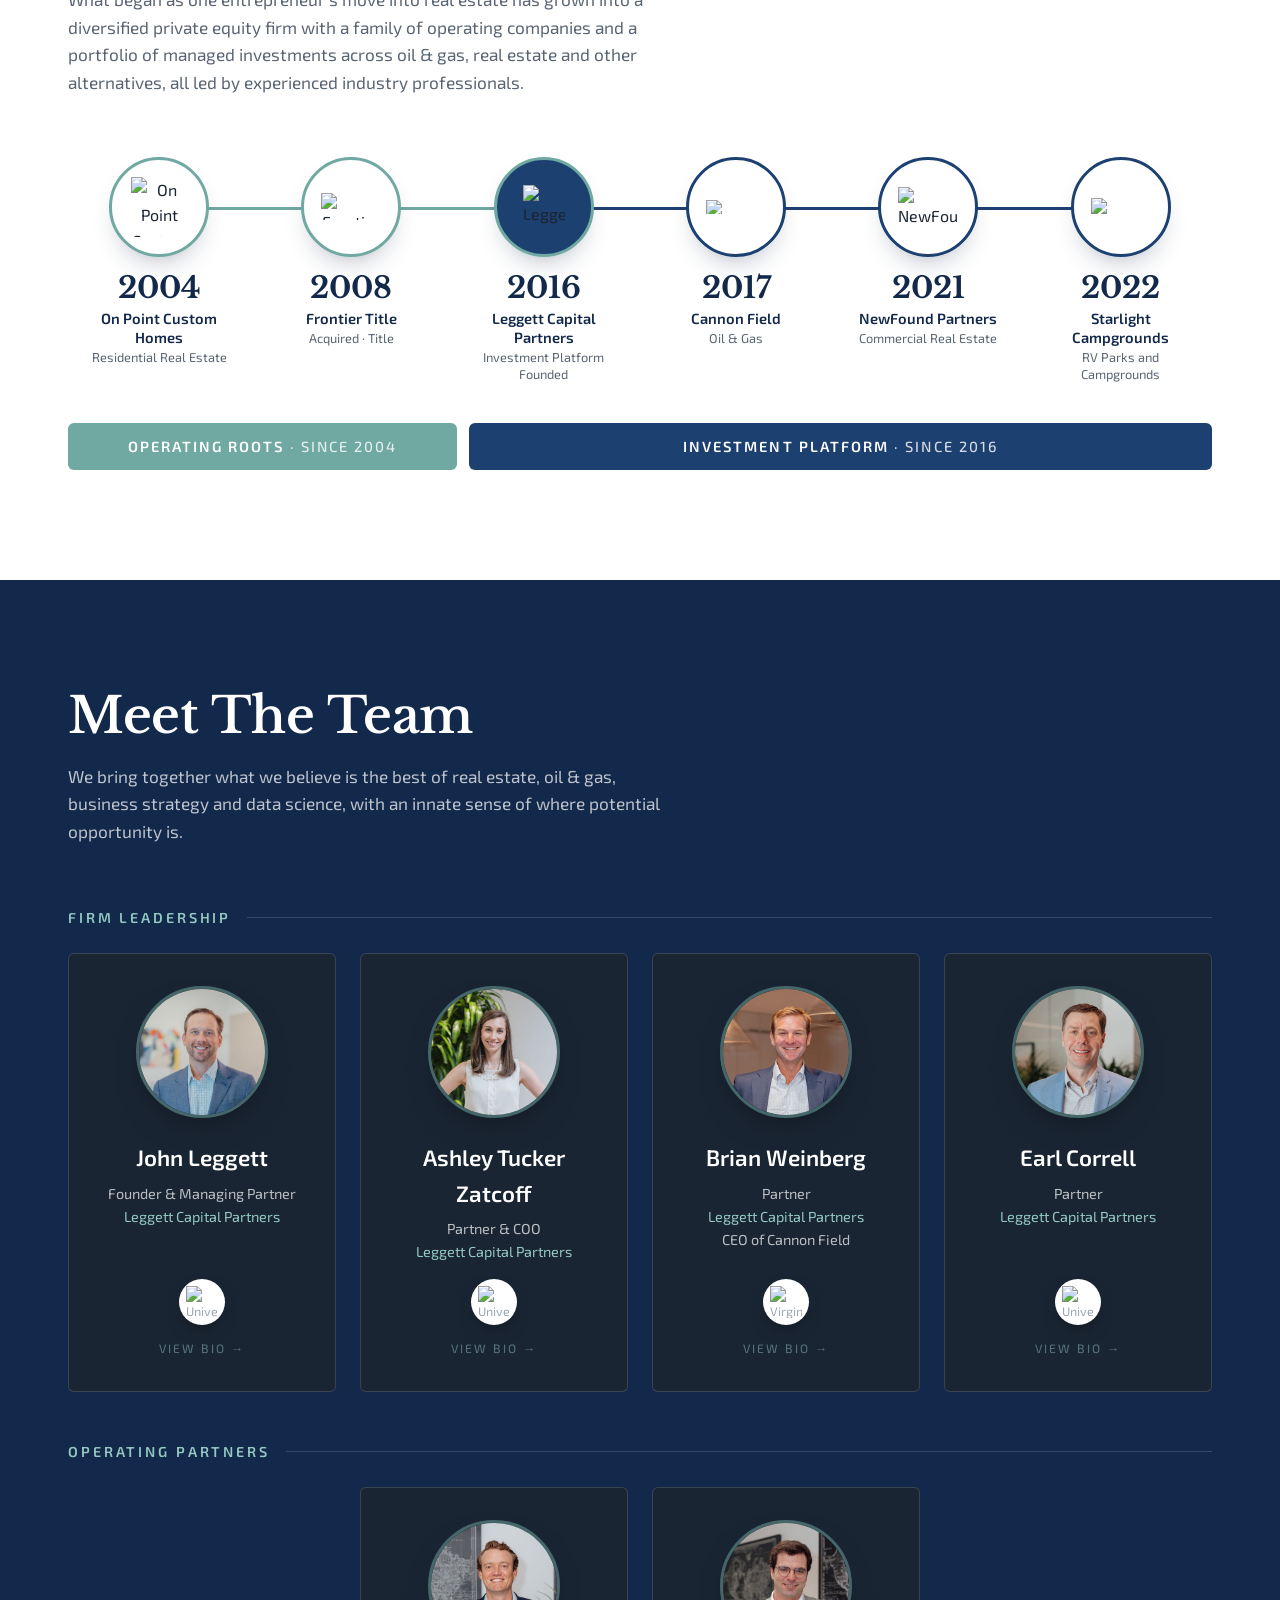
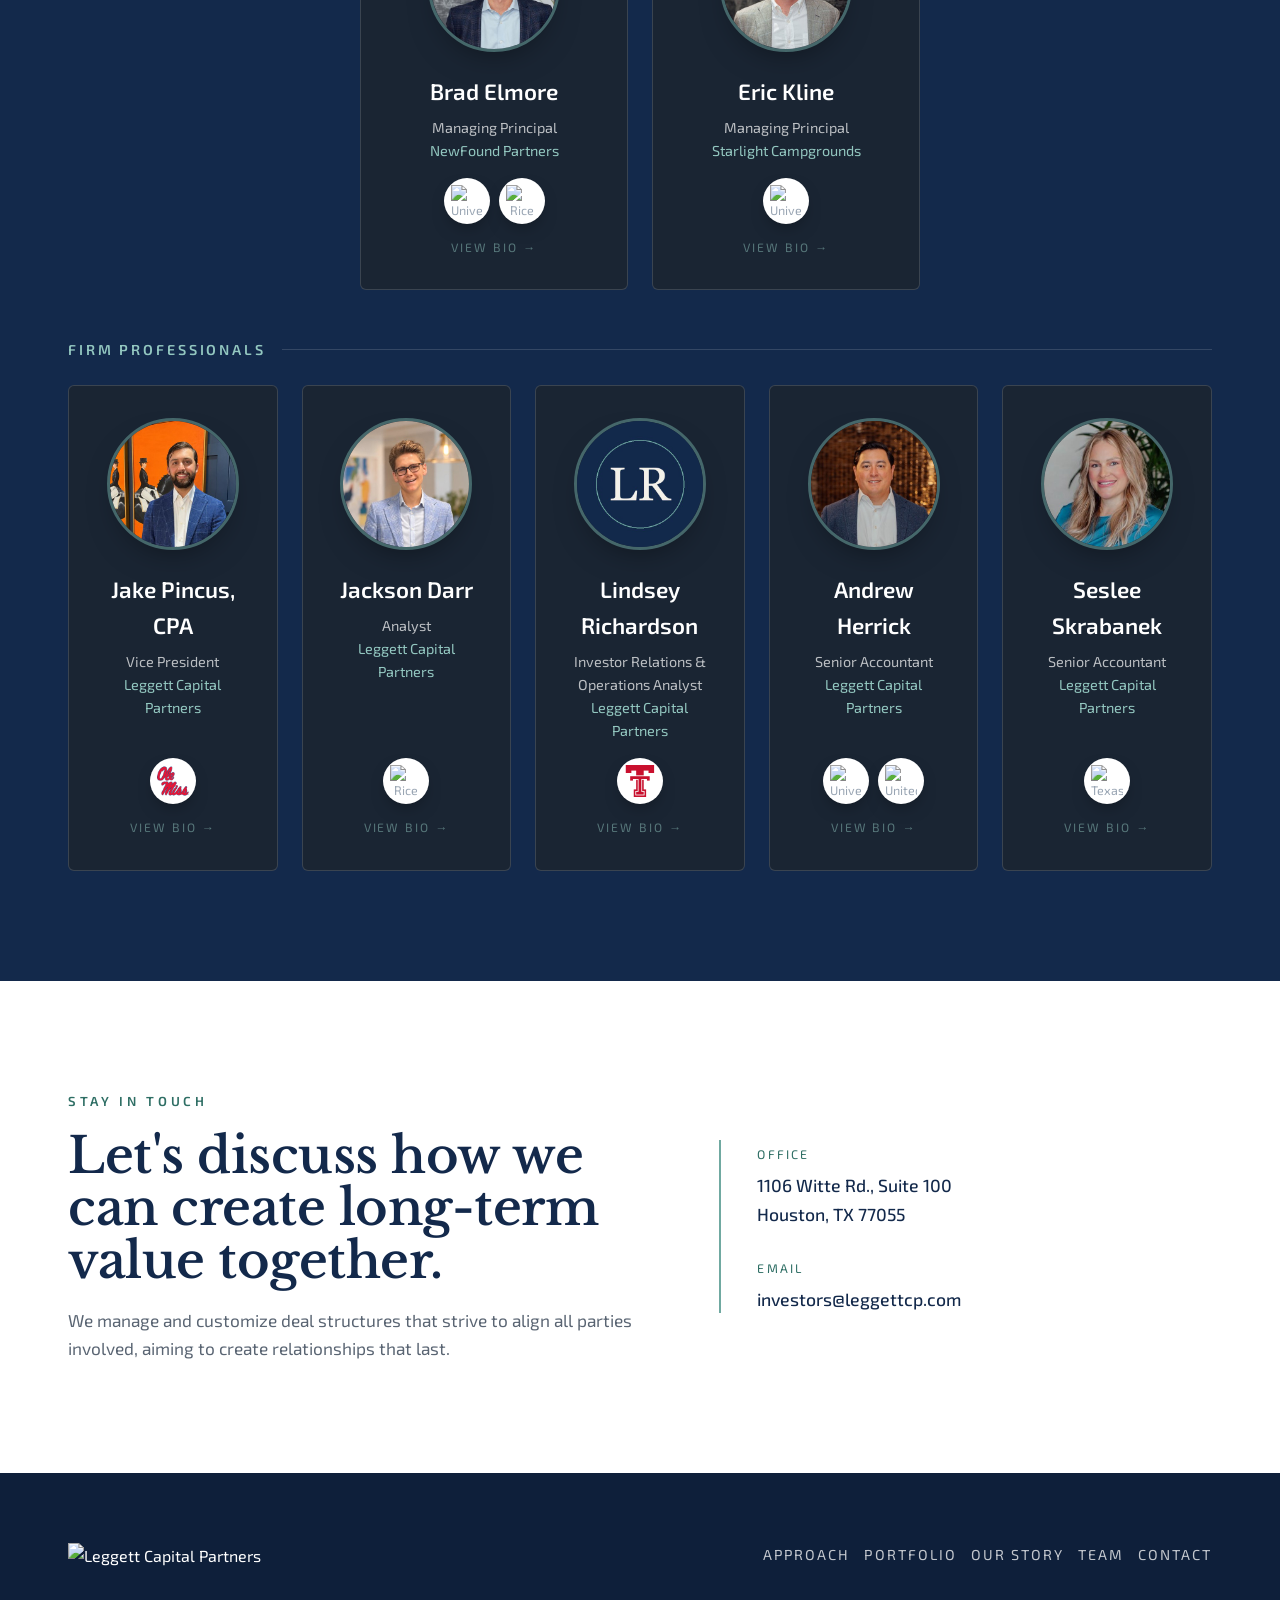
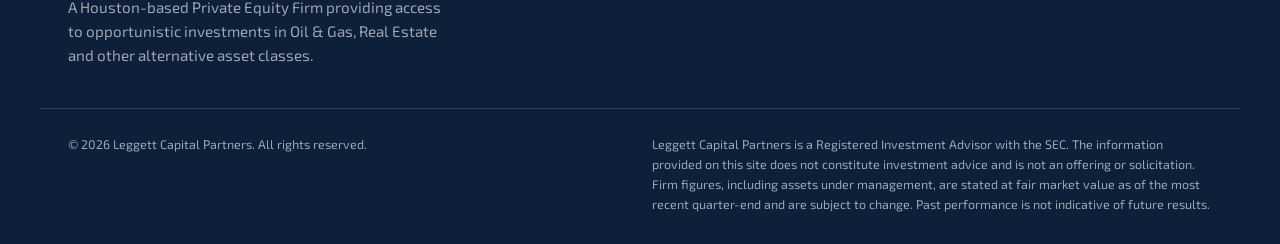
==== commit b26d181f: "Team: publish Lindsey Richardson bio + full profile (placeholder photo) Title set to Investor Relati" ====
--- a/index.html
+++ b/index.html
@@ -300,7 +300,7 @@
         <div class="team-grid team-grid--corp">
           <article class="member reveal" data-member="jake" role="button" tabindex="0" aria-haspopup="dialog" aria-label="Jake Pincus, view bio"><div class="member__photo"><img src="assets/team/jake-thumb.jpg" width="400" height="400" alt="Jake Pincus" loading="lazy" /></div><h3>Jake Pincus, CPA</h3><p>Vice President<br /><span>Leggett Capital Partners</span></p><div class="member__college" data-college></div><span class="member__more">View bio</span></article>
           <article class="member reveal" data-member="jackson" role="button" tabindex="0" aria-haspopup="dialog" aria-label="Jackson Darr, view bio"><div class="member__photo"><img src="assets/team/jackson-thumb.jpg" width="400" height="400" alt="Jackson Darr" loading="lazy" /></div><h3>Jackson Darr</h3><p>Analyst<br /><span>Leggett Capital Partners</span></p><div class="member__college" data-college></div><span class="member__more">View bio</span></article>
-          <article class="member reveal" data-member="lindsey" aria-label="Lindsey Richardson"><div class="member__photo"><img src="assets/team/lindsey-thumb.jpg" width="400" height="400" alt="Lindsey Richardson" loading="lazy" /></div><h3>Lindsey Richardson</h3><p>Investor Relations<br /><span>Leggett Capital Partners</span></p><div class="member__college" data-college><span class="cchip"><img src="assets/colleges/texas-tech.png?v=20261113" alt="Texas Tech University" /></span></div></article>
+          <article class="member reveal" data-member="lindsey" role="button" tabindex="0" aria-haspopup="dialog" aria-label="Lindsey Richardson, view bio"><div class="member__photo"><img src="assets/team/lindsey-thumb.jpg" width="400" height="400" alt="Lindsey Richardson" loading="lazy" /></div><h3>Lindsey Richardson</h3><p>Investor Relations &amp; Operations Analyst<br /><span>Leggett Capital Partners</span></p><div class="member__college" data-college><span class="cchip"><img src="assets/colleges/texas-tech.png?v=20261113" alt="Texas Tech University" /></span></div><span class="member__more">View bio</span></article>
           <article class="member reveal" data-member="andrew" role="button" tabindex="0" aria-haspopup="dialog" aria-label="Andrew Herrick, view bio"><div class="member__photo"><img src="assets/team/andrew-thumb.jpg" width="400" height="400" alt="Andrew Herrick" loading="lazy" /></div><h3>Andrew Herrick</h3><p>Senior Accountant<br /><span>Leggett Capital Partners</span></p><div class="member__college" data-college></div><span class="member__more">View bio</span></article>
           <article class="member reveal" data-member="seslee" role="button" tabindex="0" aria-haspopup="dialog" aria-label="Seslee Skrabanek, view bio"><div class="member__photo"><img src="assets/team/seslee-thumb.jpg" width="400" height="400" alt="Seslee Skrabanek" loading="lazy" /></div><h3>Seslee Skrabanek</h3><p>Senior Accountant<br /><span>Leggett Capital Partners</span></p><div class="member__college" data-college></div><span class="member__more">View bio</span></article>        </div>
       </div>
@@ -375,6 +375,6 @@
 </div>
 
 <script src="cms-render.js?v=20261027a"></script>
-<script src="script.js?v=20261029a"></script>
+<script src="script.js?v=20261113b"></script>
 </body>
 </html>
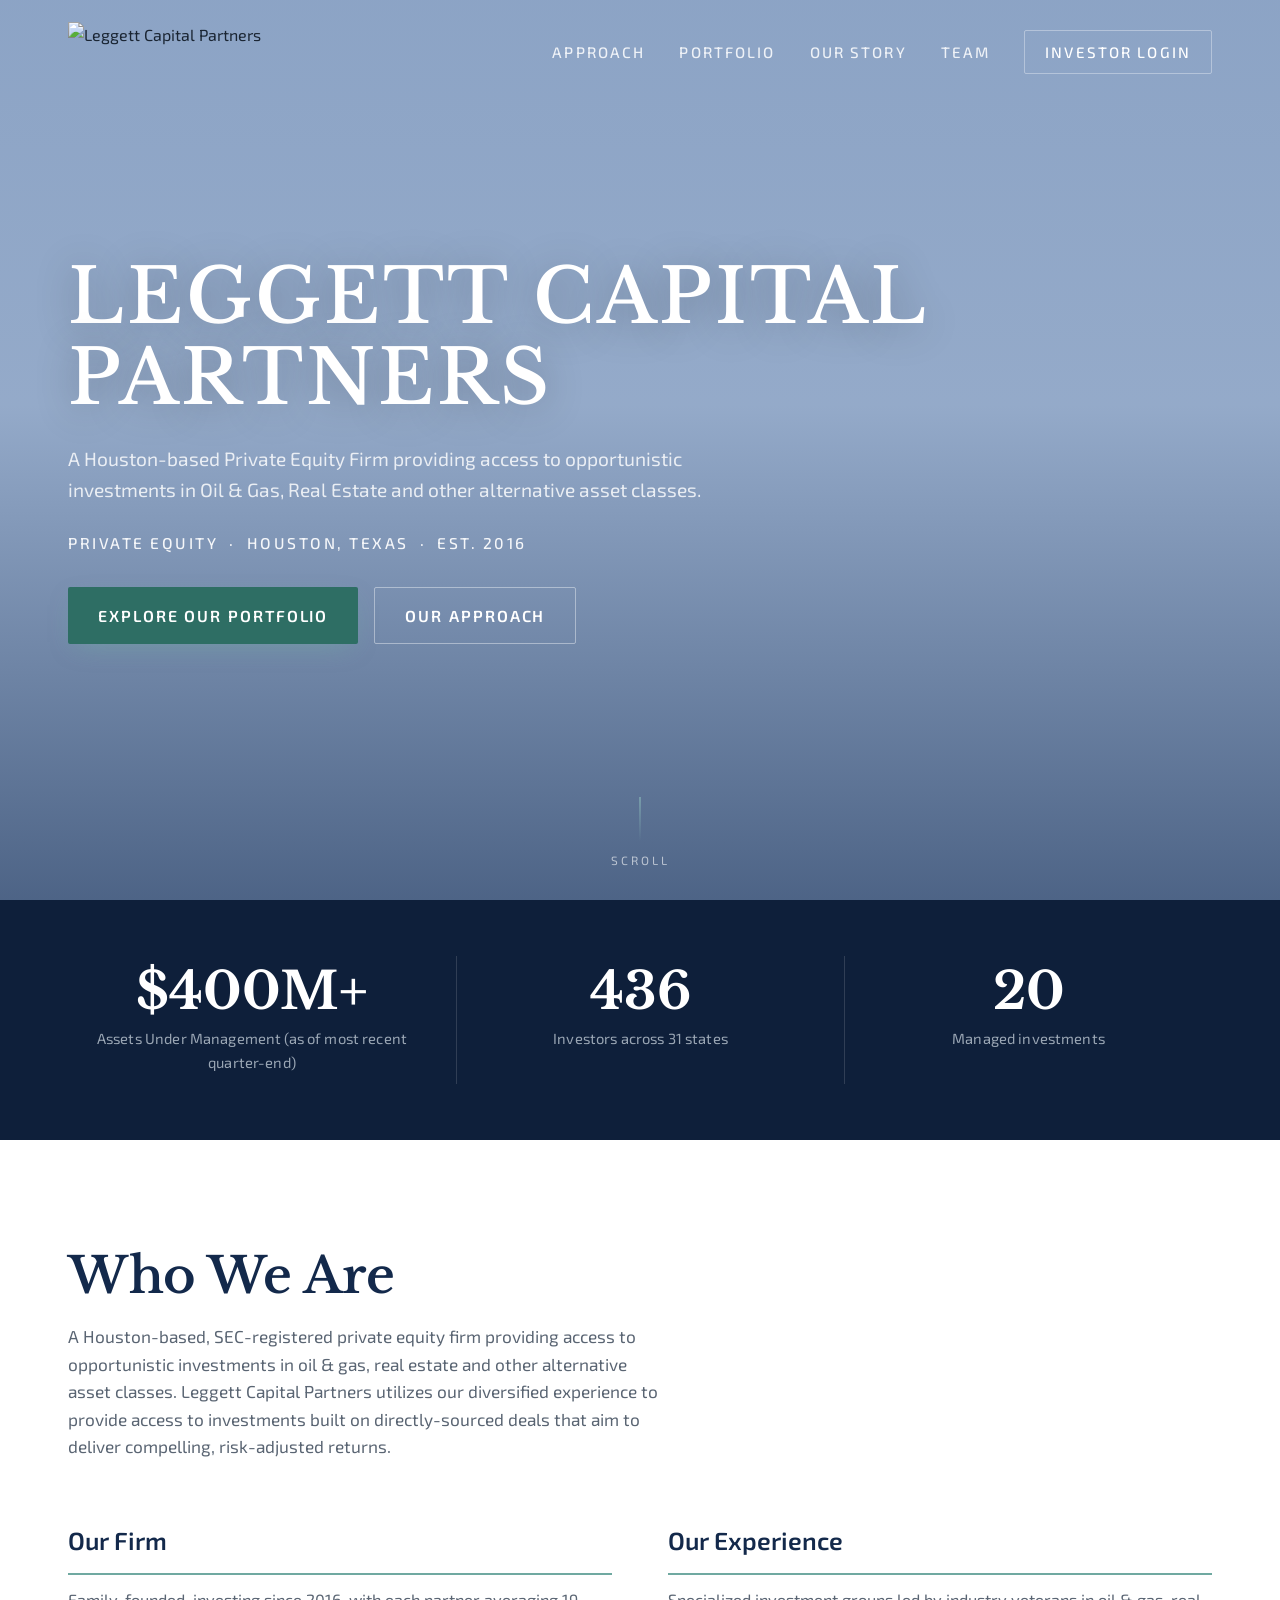
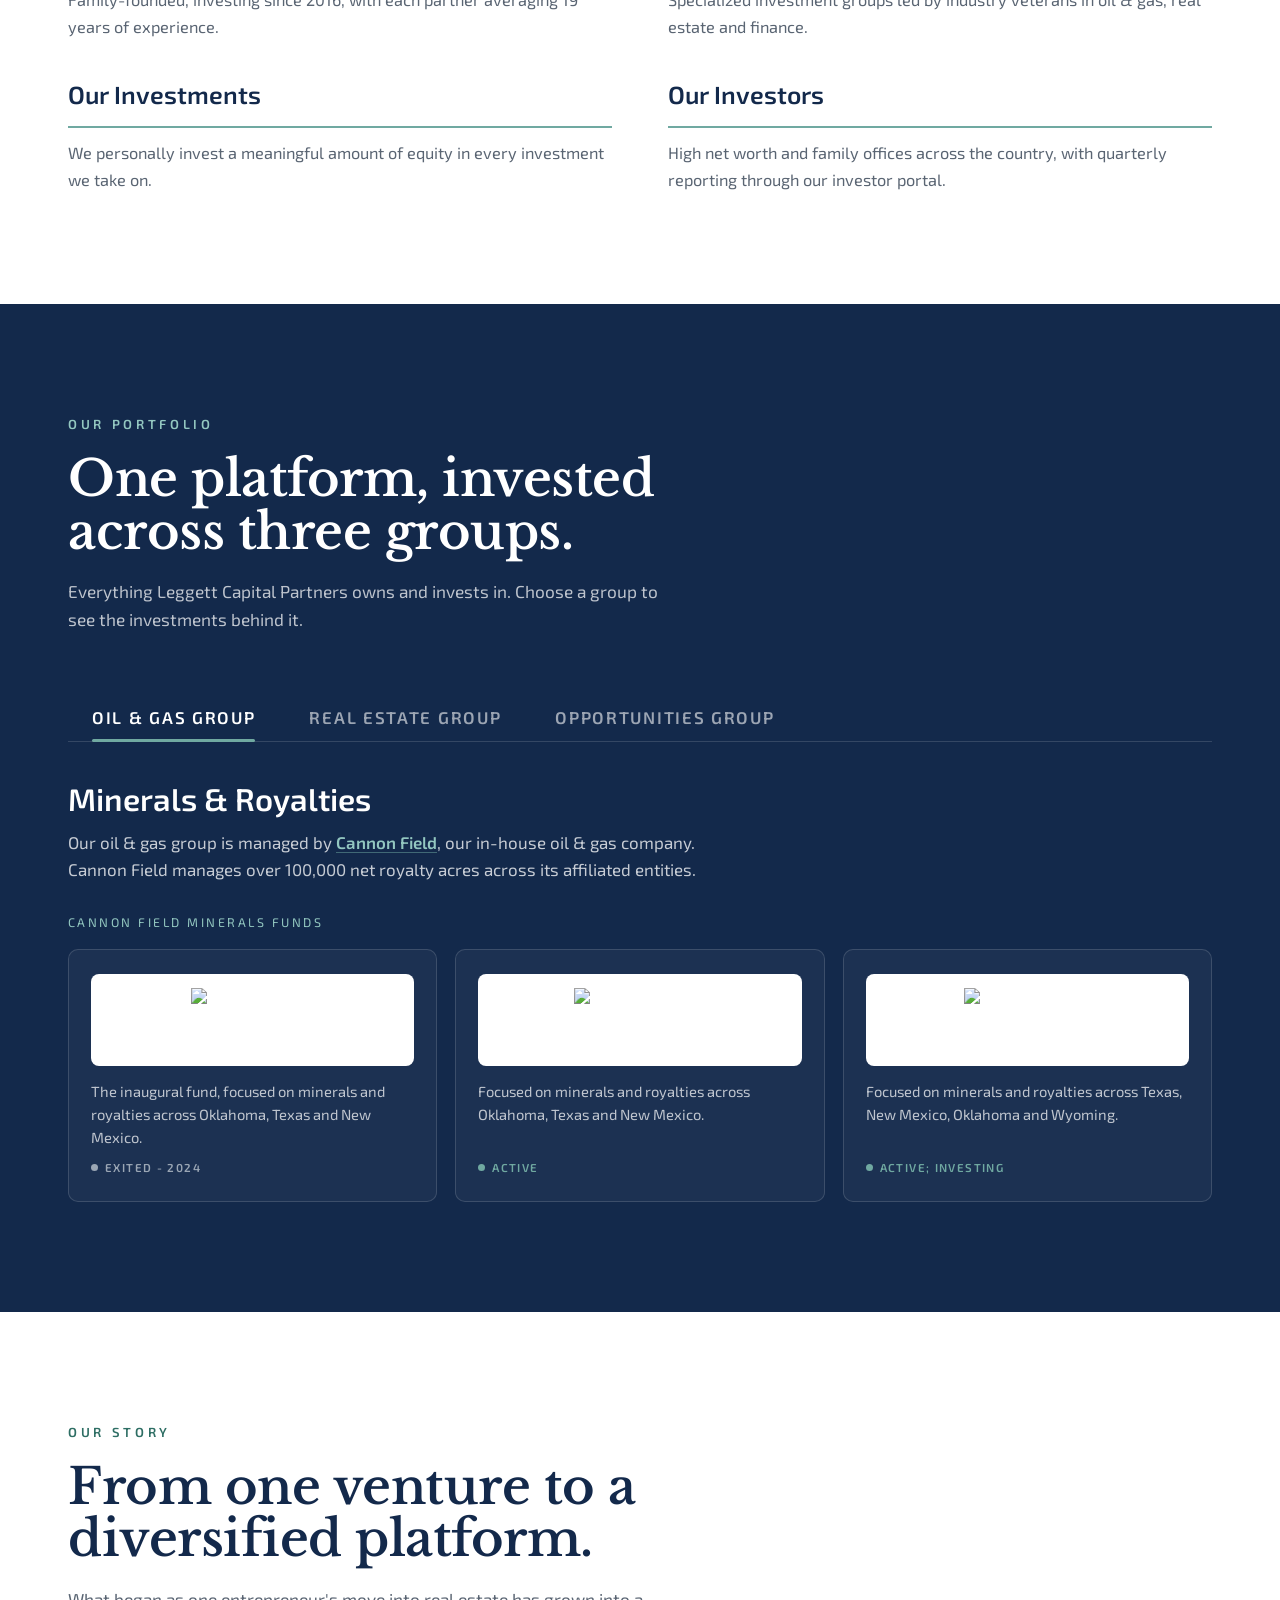
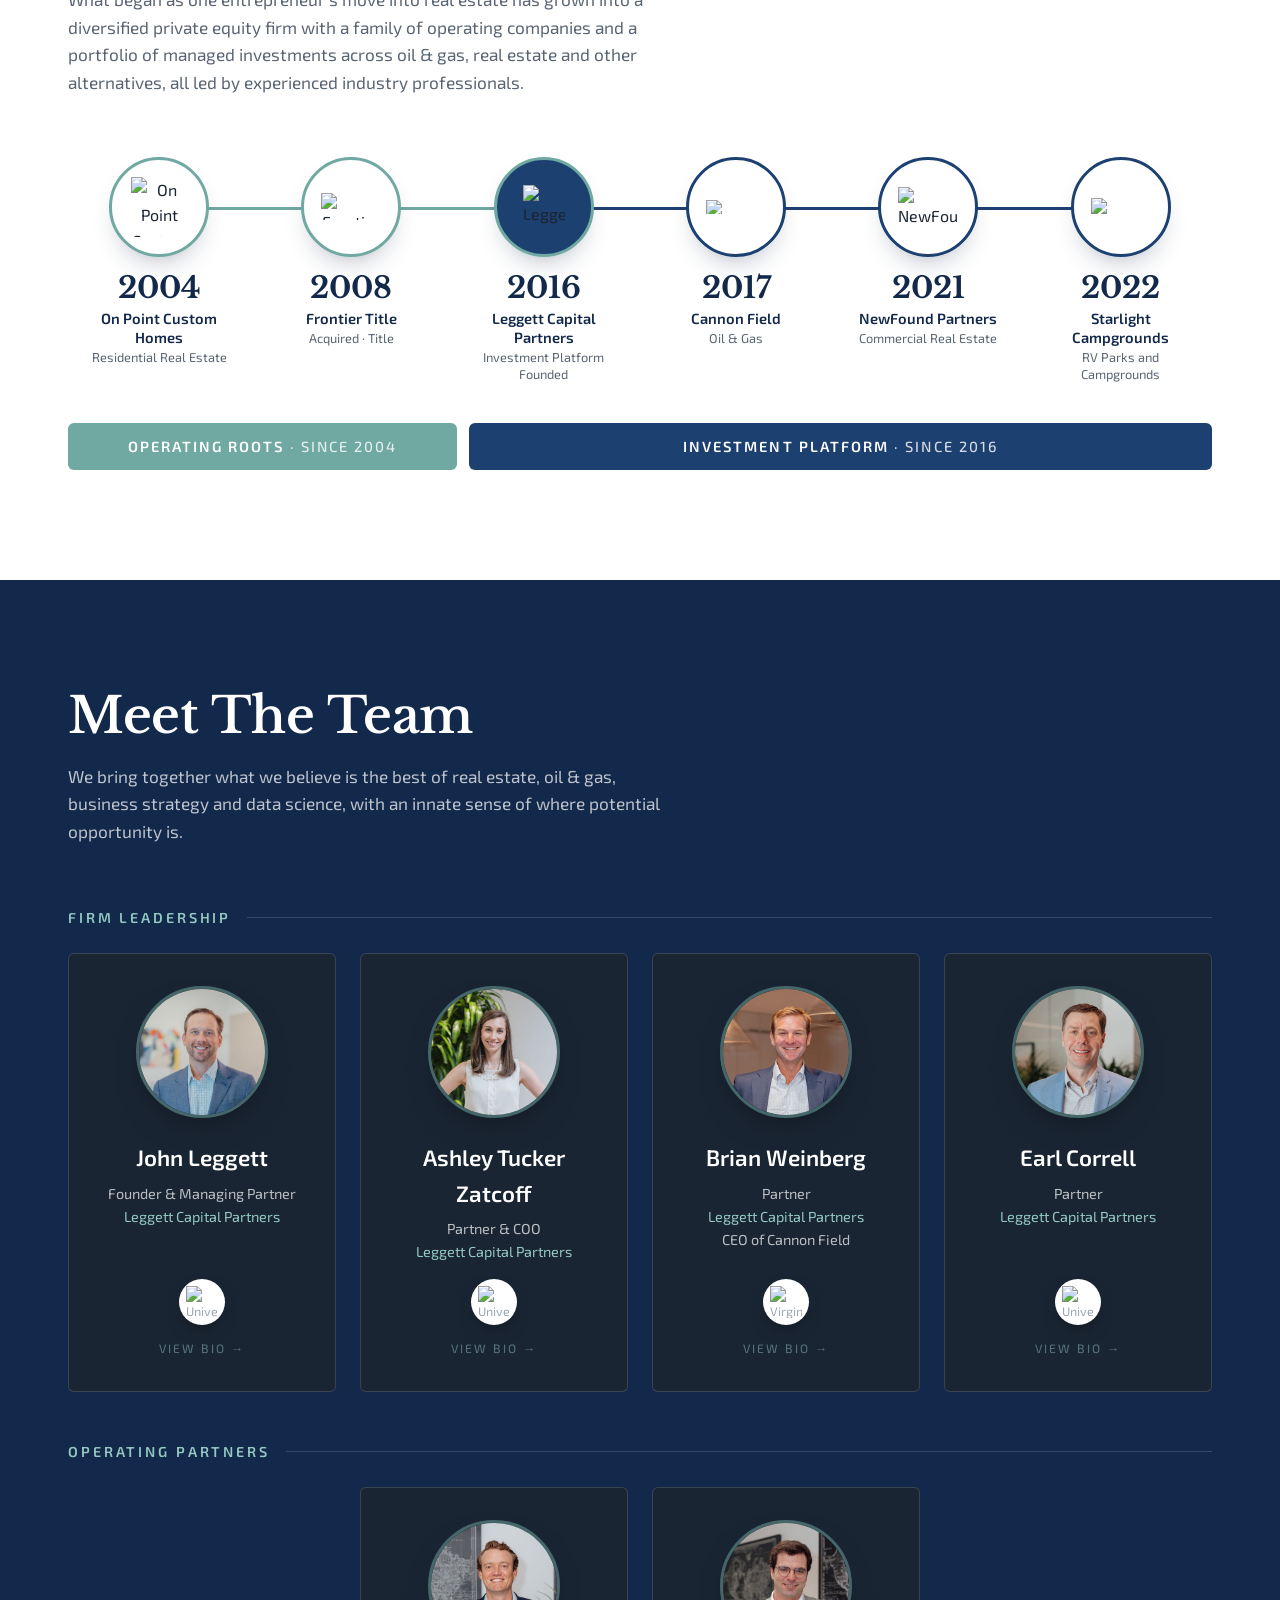
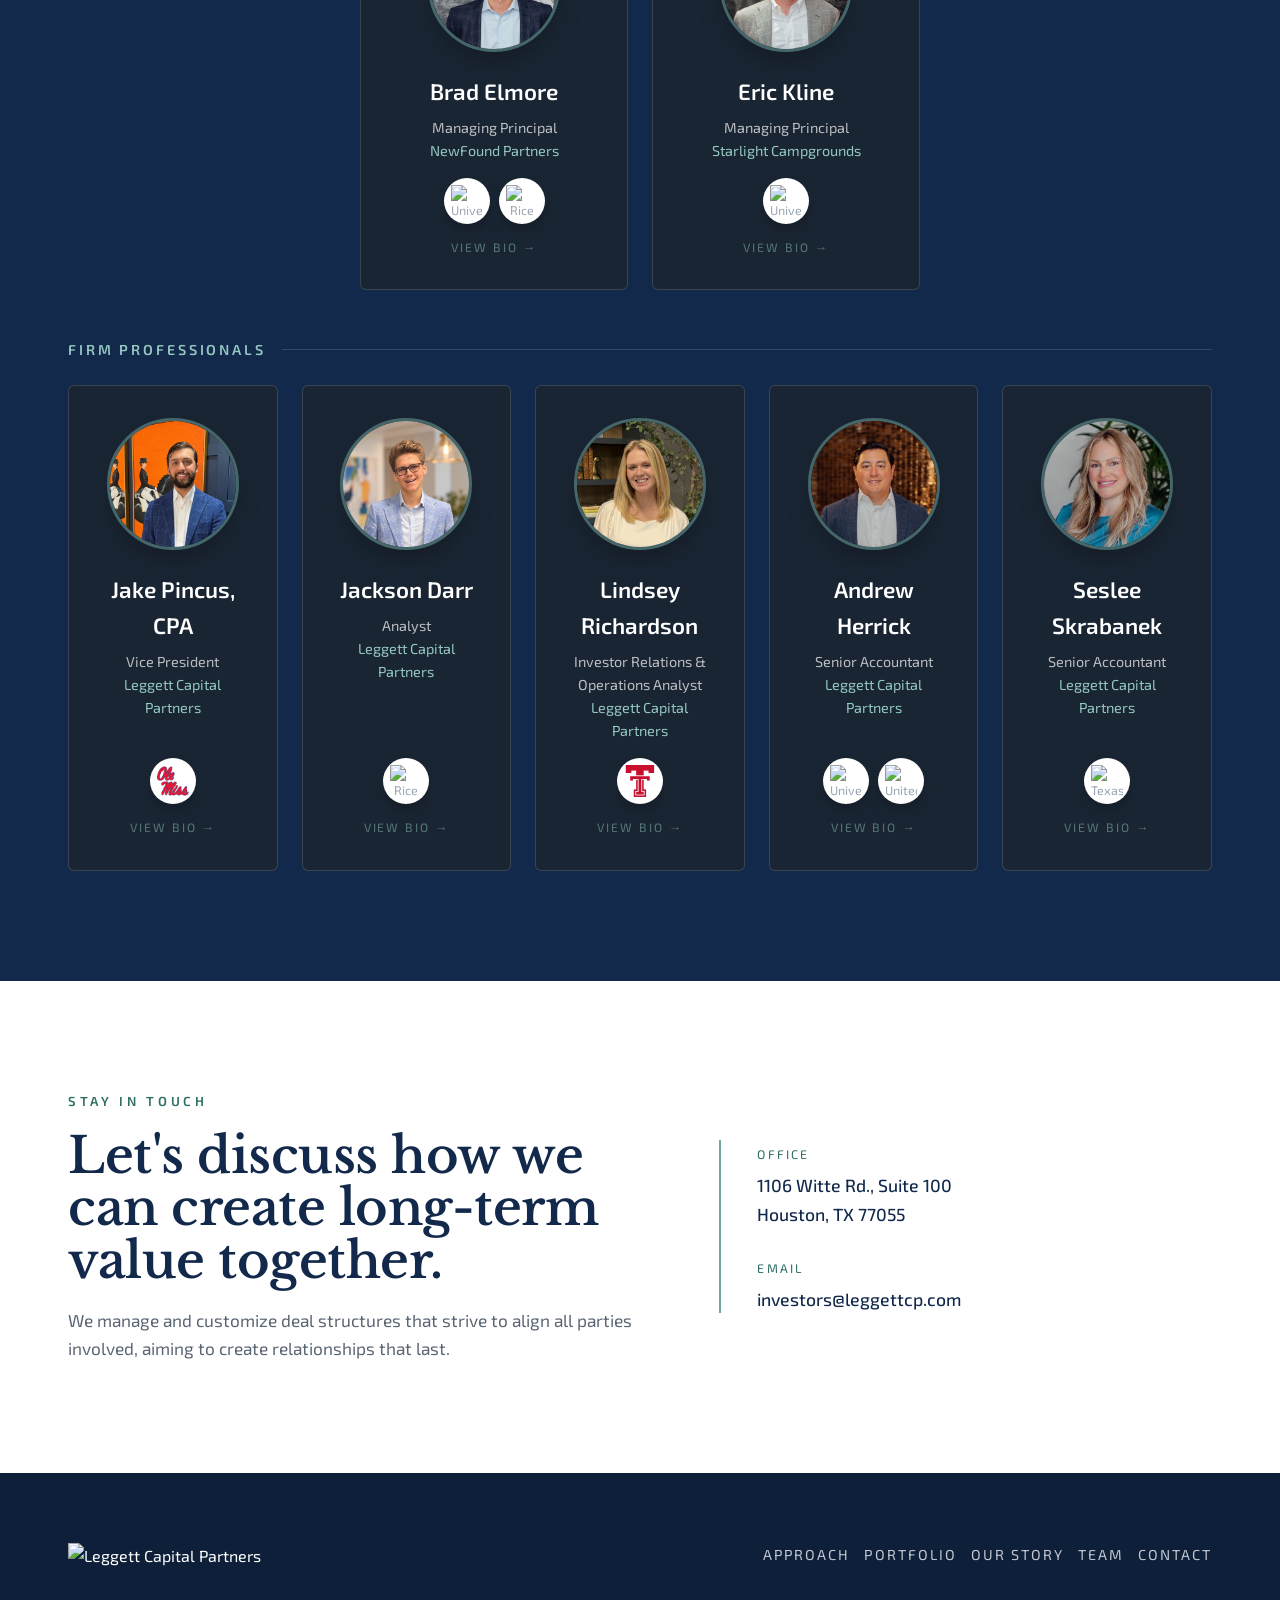
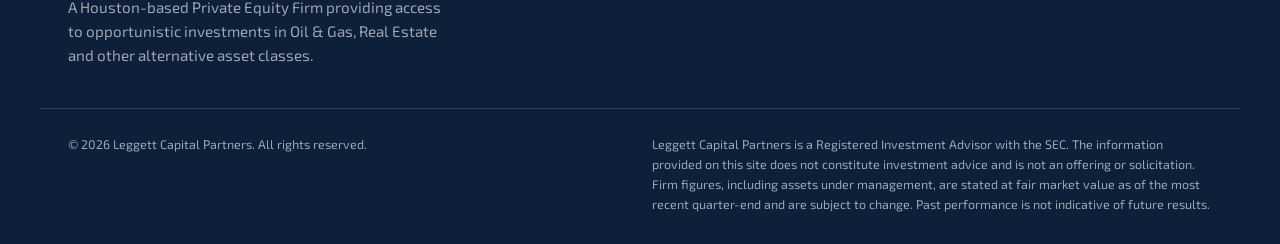
==== commit 14c44448: "Team: add Lindsey Richardson headshot (replaces placeholder) Co-Authored-By: Claude Opus 4.8 <norepl" ====
--- a/index.html
+++ b/index.html
@@ -300,7 +300,7 @@
         <div class="team-grid team-grid--corp">
           <article class="member reveal" data-member="jake" role="button" tabindex="0" aria-haspopup="dialog" aria-label="Jake Pincus, view bio"><div class="member__photo"><img src="assets/team/jake-thumb.jpg" width="400" height="400" alt="Jake Pincus" loading="lazy" /></div><h3>Jake Pincus, CPA</h3><p>Vice President<br /><span>Leggett Capital Partners</span></p><div class="member__college" data-college></div><span class="member__more">View bio</span></article>
           <article class="member reveal" data-member="jackson" role="button" tabindex="0" aria-haspopup="dialog" aria-label="Jackson Darr, view bio"><div class="member__photo"><img src="assets/team/jackson-thumb.jpg" width="400" height="400" alt="Jackson Darr" loading="lazy" /></div><h3>Jackson Darr</h3><p>Analyst<br /><span>Leggett Capital Partners</span></p><div class="member__college" data-college></div><span class="member__more">View bio</span></article>
-          <article class="member reveal" data-member="lindsey" role="button" tabindex="0" aria-haspopup="dialog" aria-label="Lindsey Richardson, view bio"><div class="member__photo"><img src="assets/team/lindsey-thumb.jpg" width="400" height="400" alt="Lindsey Richardson" loading="lazy" /></div><h3>Lindsey Richardson</h3><p>Investor Relations &amp; Operations Analyst<br /><span>Leggett Capital Partners</span></p><div class="member__college" data-college><span class="cchip"><img src="assets/colleges/texas-tech.png?v=20261113" alt="Texas Tech University" /></span></div><span class="member__more">View bio</span></article>
+          <article class="member reveal" data-member="lindsey" role="button" tabindex="0" aria-haspopup="dialog" aria-label="Lindsey Richardson, view bio"><div class="member__photo"><img src="assets/team/lindsey-thumb.jpg?v=20261116" width="400" height="400" alt="Lindsey Richardson" loading="lazy" /></div><h3>Lindsey Richardson</h3><p>Investor Relations &amp; Operations Analyst<br /><span>Leggett Capital Partners</span></p><div class="member__college" data-college><span class="cchip"><img src="assets/colleges/texas-tech.png?v=20261113" alt="Texas Tech University" /></span></div><span class="member__more">View bio</span></article>
           <article class="member reveal" data-member="andrew" role="button" tabindex="0" aria-haspopup="dialog" aria-label="Andrew Herrick, view bio"><div class="member__photo"><img src="assets/team/andrew-thumb.jpg" width="400" height="400" alt="Andrew Herrick" loading="lazy" /></div><h3>Andrew Herrick</h3><p>Senior Accountant<br /><span>Leggett Capital Partners</span></p><div class="member__college" data-college></div><span class="member__more">View bio</span></article>
           <article class="member reveal" data-member="seslee" role="button" tabindex="0" aria-haspopup="dialog" aria-label="Seslee Skrabanek, view bio"><div class="member__photo"><img src="assets/team/seslee-thumb.jpg" width="400" height="400" alt="Seslee Skrabanek" loading="lazy" /></div><h3>Seslee Skrabanek</h3><p>Senior Accountant<br /><span>Leggett Capital Partners</span></p><div class="member__college" data-college></div><span class="member__more">View bio</span></article>        </div>
       </div>
